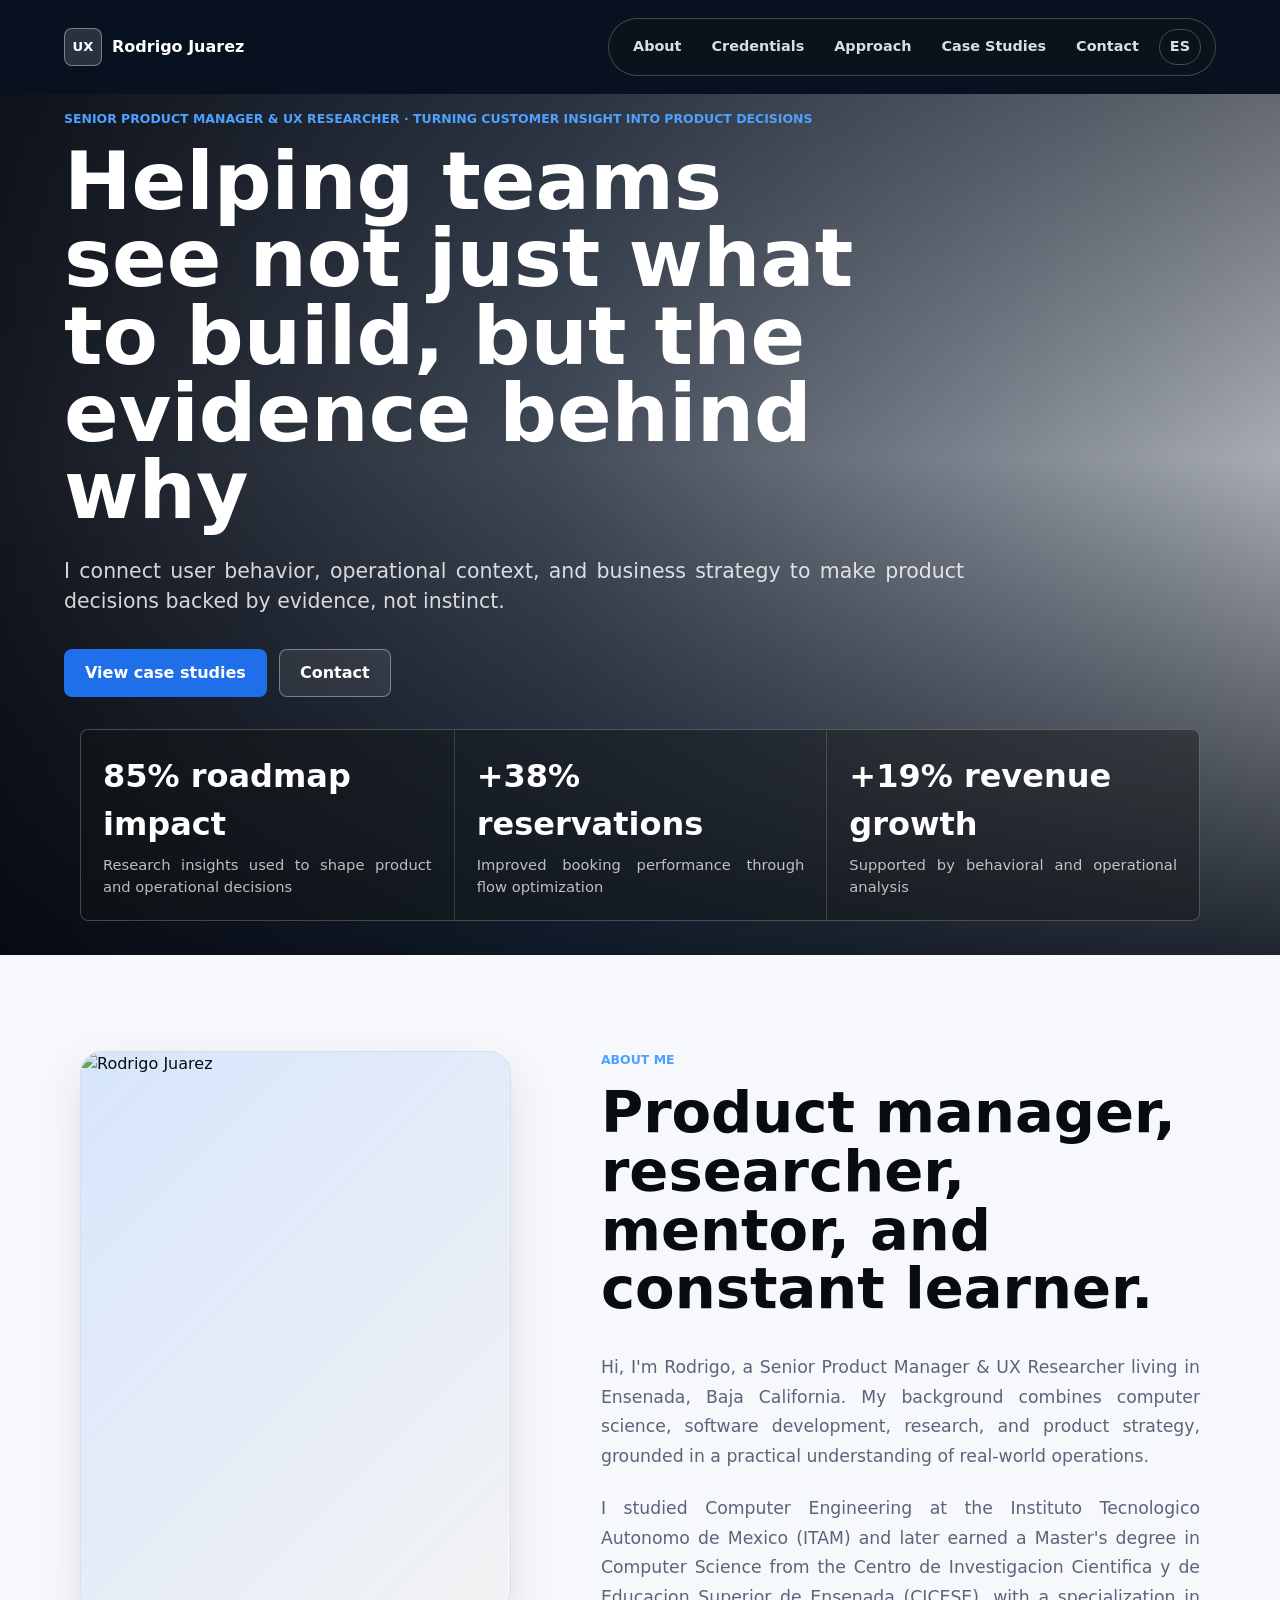
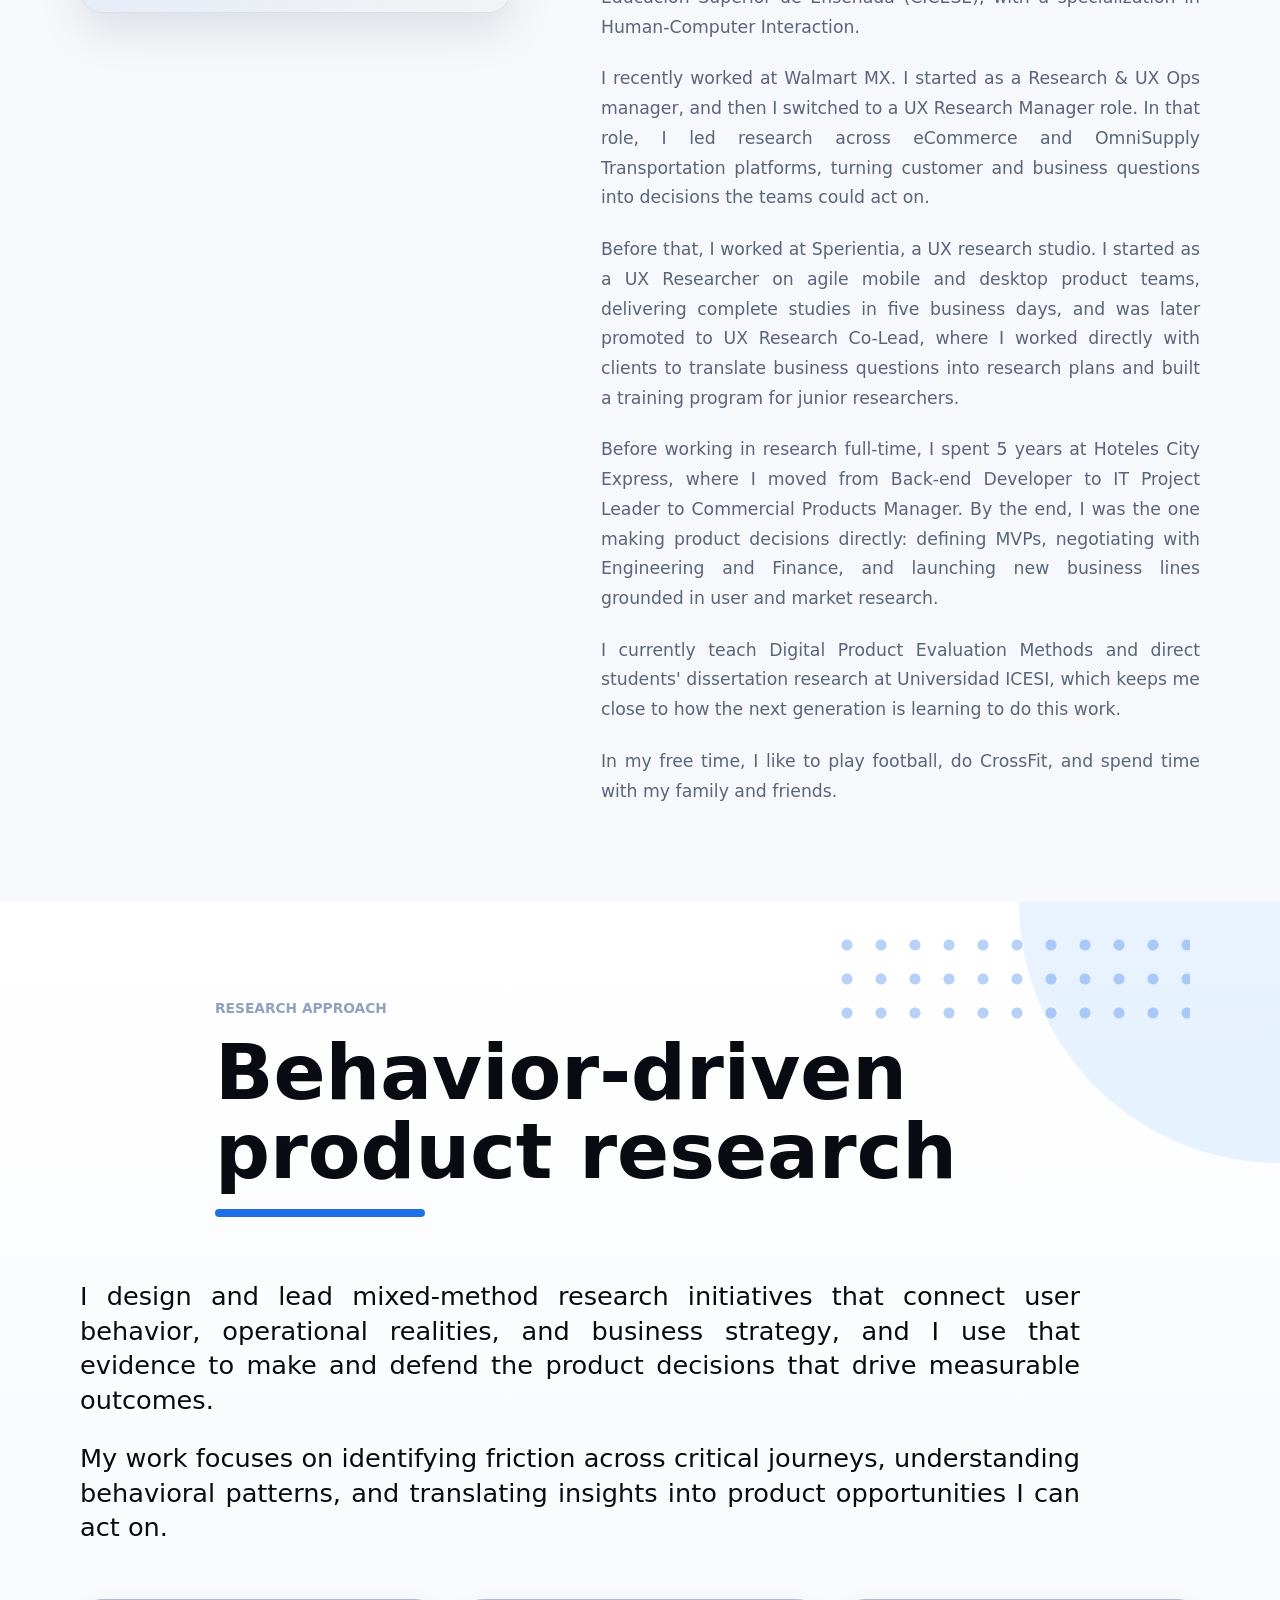
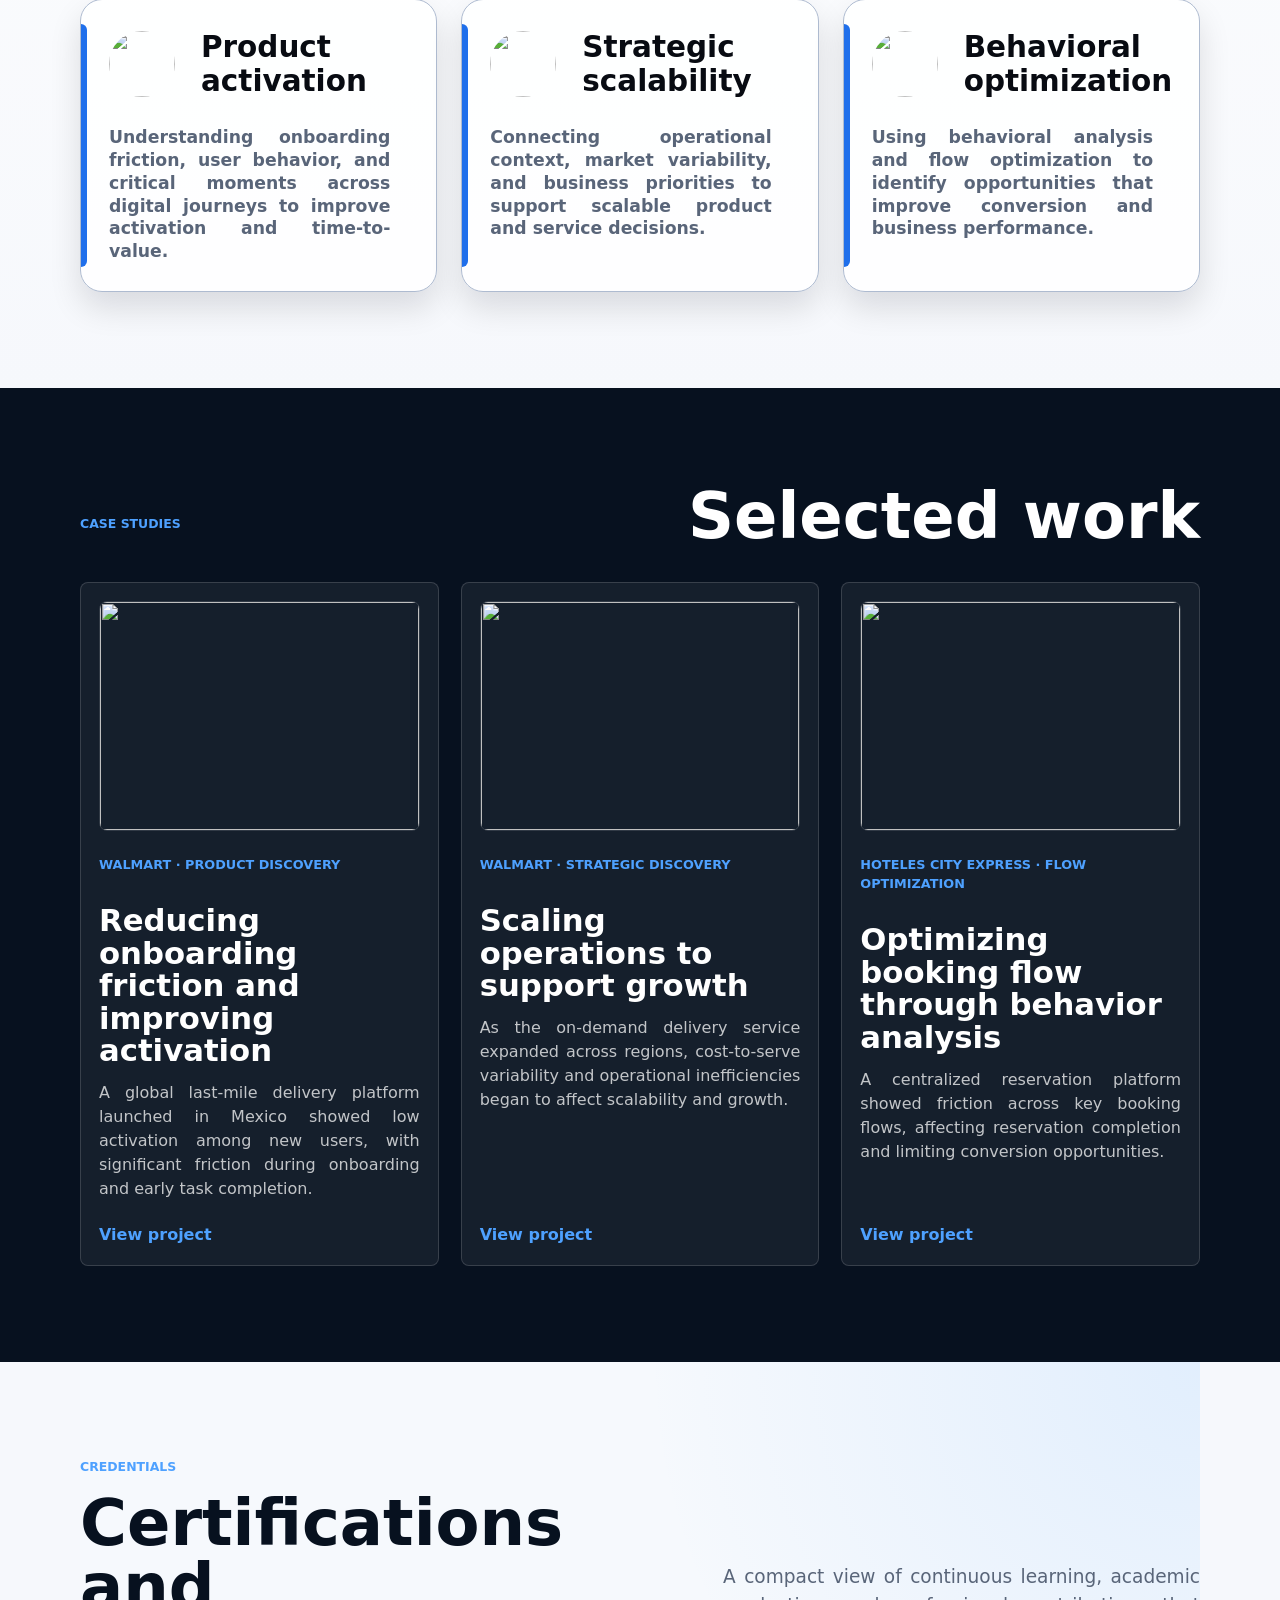
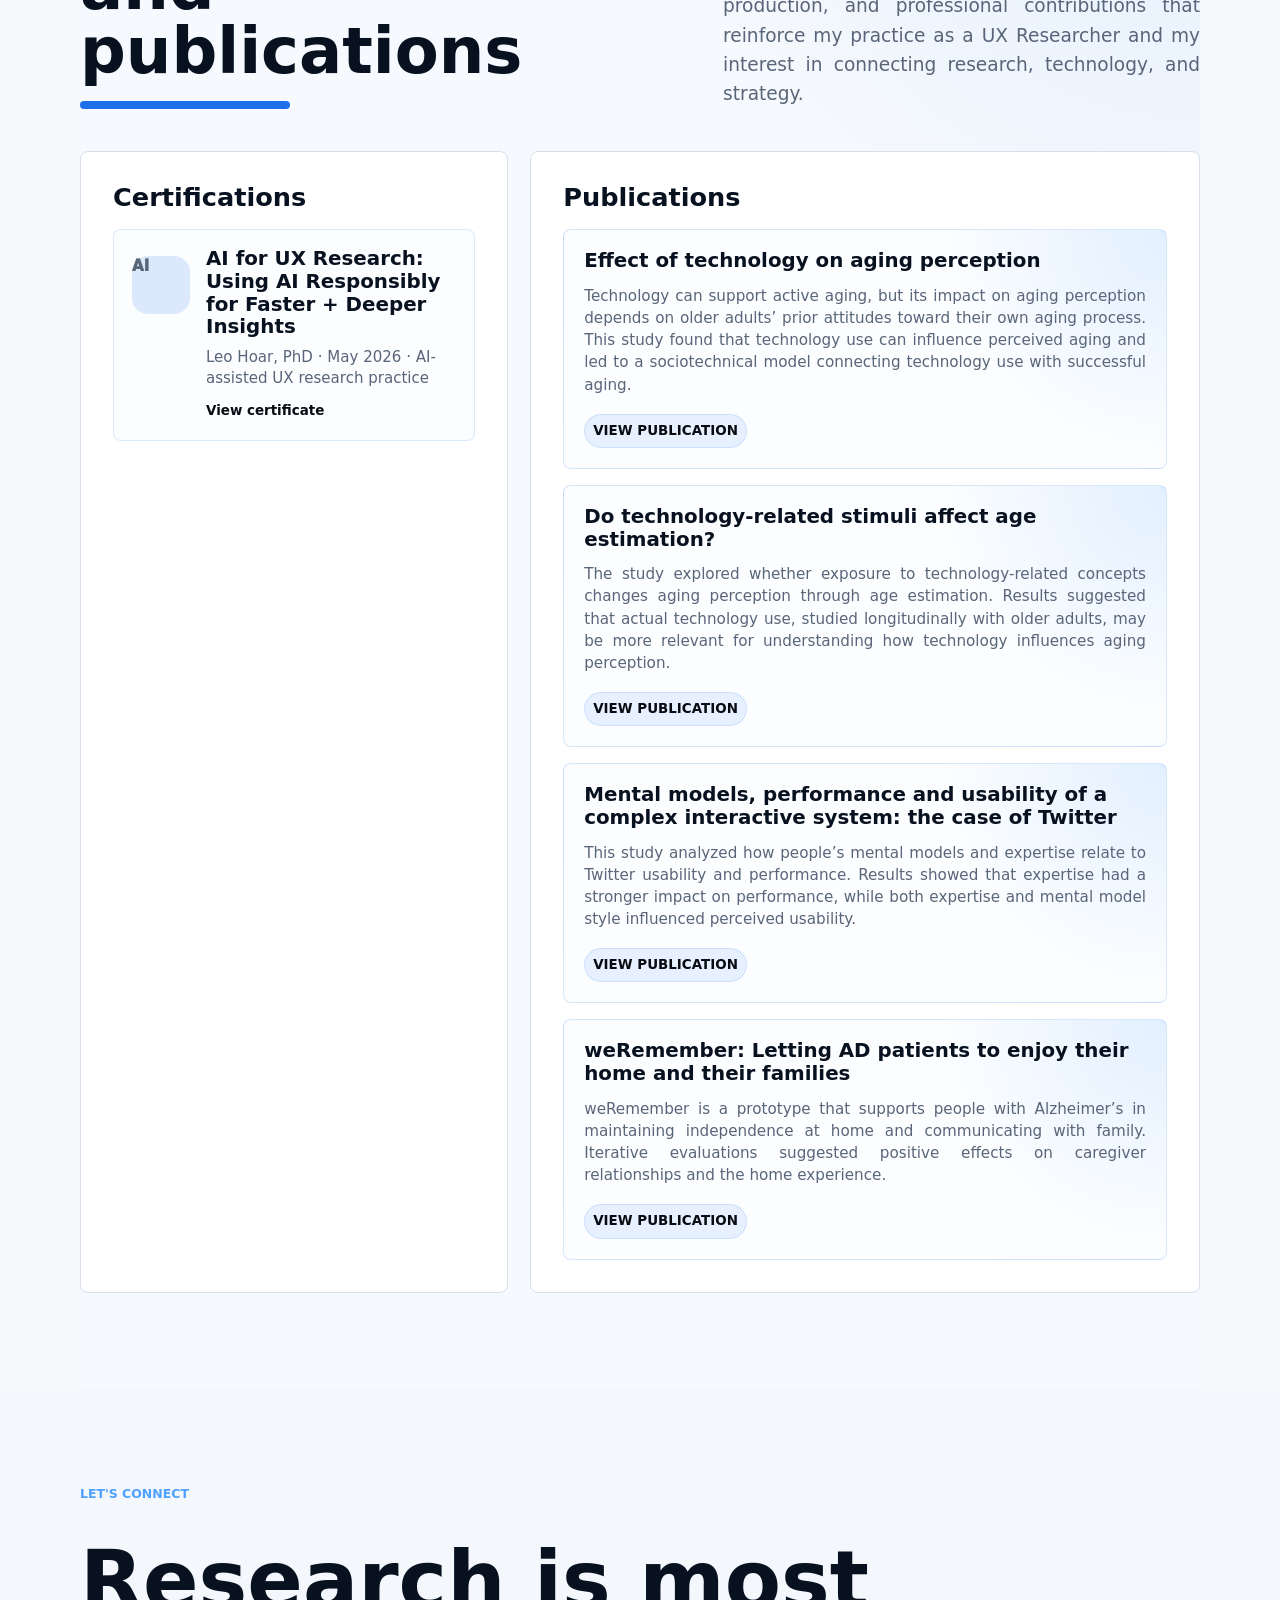
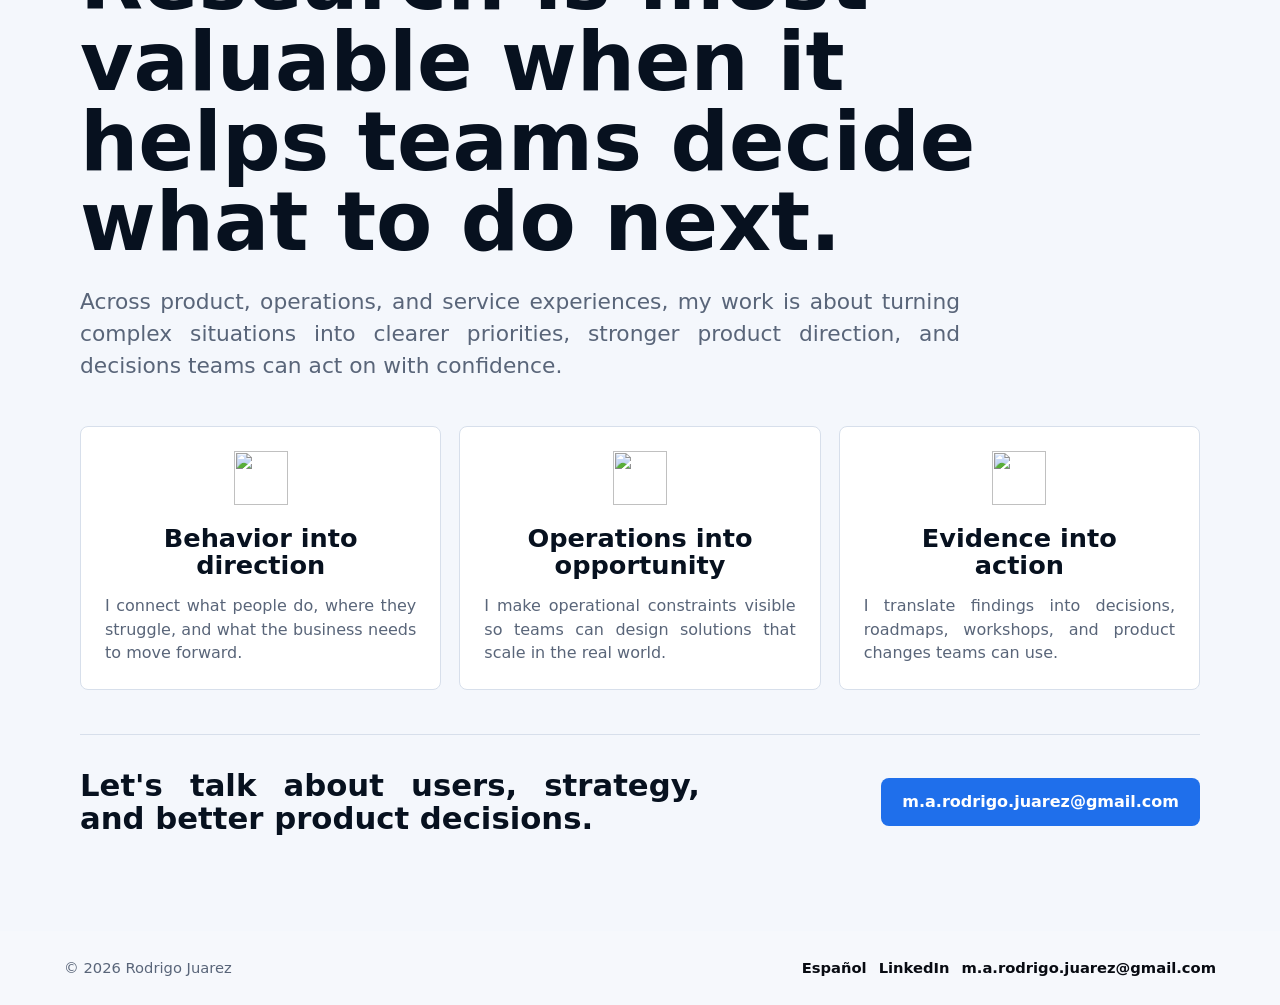
==== index.html @ c7bb570c "Add files via upload" ====
<!doctype html>
<html lang="en">

<head>
    <meta charset="UTF-8" />
    <meta name="viewport" content="width=device-width, initial-scale=1.0" />
    <title>Portfolio | Product Manager & UX Researcher</title>
    <meta name="description"
        content="Professional portfolio of a Product Manager & UX Researcher specializing in customer insights, product discovery, and evidence-based roadmap decisions." />
    <link rel="icon" href="assets/favicon.svg" type="image/svg+xml" />
    <link rel="stylesheet" href="styles.css" />
</head>

<body class="index-page">
    <header class="site-header">
        <a class="brand" href="#home" aria-label="Go to home">
            <span class="brand-mark">UX</span>
            <span>Rodrigo Juarez</span>
        </a>
        <nav class="nav-links" aria-label="Main navigation">
            <a href="#about">About</a>
            <a href="#credentials">Credentials</a>
            <a href="#approach">Approach</a>
            <a href="#case-studies">Case Studies</a>
            <a href="#contact">Contact</a>
            <a class="language-link" href="es/index-es.html" lang="es">ES</a>
        </nav>
    </header>

    <main>
        <section class="hero" id="home" aria-label="Introduction">
            <div class="hero-media" aria-hidden="true"></div>
            <div class="hero-overlay"></div>
            <div class="hero-content">
                <p class="eyebrow">Senior Product Manager & UX Researcher · Turning Customer Insight into Product Decisions</p>
                <h1>Helping teams see not just what to build, but the evidence behind why</h1>
                <p class="hero-copy">
                    I connect user behavior, operational context, and business strategy to make product decisions backed by evidence, not instinct.
                </p>
                <div class="hero-actions">
                    <a class="button primary" href="#case-studies">View case studies</a>
                    <a class="button secondary" href="#contact">Contact</a>
                </div>
            </div>
            <div class="hero-stats" aria-label="Professional highlights">
                <article>
                    <strong>85% roadmap impact</strong>
                    <span>Research insights used to shape product and operational decisions</span>
                </article>
                <article>
                    <strong>+38% reservations</strong>
                    <span>Improved booking performance through flow optimization</span>
                </article>
                <article>
                    <strong>+19% revenue growth</strong>
                    <span>Supported by behavioral and operational analysis</span>
                </article>
            </div>
        </section>

        <section class="section about-section" id="about">
            <div class="about-photo">
                <img src="assets/about-rodrigo-portrait.jpg" alt="Rodrigo Juarez" />
            </div>
            <div class="about-content">
                <p class="section-kicker">About me</p>
                <h2>Product manager, researcher, mentor, and constant learner.</h2>
                <div class="about-copy">
                    <p>
                        Hi, I'm Rodrigo, a Senior Product Manager & UX Researcher living in Ensenada, Baja California. 
                        My background combines computer science, software development, research, and product strategy, 
                        grounded in a practical understanding of real-world operations.
                    </p>
                    <p>
                        I studied Computer Engineering at the Instituto Tecnologico Autonomo de Mexico (ITAM) and later
                        earned a Master's degree in Computer Science from the Centro de Investigacion Cientifica y de
                        Educacion Superior de Ensenada (CICESE), with a specialization in Human-Computer Interaction.
                    </p>
                    <p>
                        I recently worked at Walmart MX. I started as a Research & UX Ops manager, and then I switched 
                        to a UX Research Manager role. In that role, I led research across eCommerce and OmniSupply 
                        Transportation platforms, turning customer and business questions into decisions the teams could 
                        act on.
                    </p>
                    <p>
                        Before that, I worked at Sperientia, a UX research studio. I started as a UX Researcher on agile 
                        mobile and desktop product teams, delivering complete studies in five business days, and was later 
                        promoted to UX Research Co-Lead, where I worked directly with clients to translate business questions 
                        into research plans and built a training program for junior researchers.
                    </p>
                    <p>
                        Before working in research full-time, I spent 5 years at Hoteles City Express, where I moved from 
                        Back-end Developer to IT Project Leader to Commercial Products Manager. By the end, I was the one 
                        making product decisions directly: defining MVPs, negotiating with Engineering and Finance, and 
                        launching new business lines grounded in user and market research.
                    </p>
                    <p>
                       I currently teach Digital Product Evaluation Methods and direct students' dissertation research at 
                        Universidad ICESI, which keeps me close to how the next generation is learning to do this work.
                    </p>
                    <p>
                        In my free time, I like to play football, do CrossFit, and spend time with my family and friends. 
                    </p>
                </div>
            </div>
        </section>

        <section class="section research-overview" id="approach">
            <div class="overview-header">
                <p class="section-kicker">Research Approach</p>
                <h2>Behavior-driven product research</h2>
                <span class="title-rule" aria-hidden="true"></span>
            </div>
            <div class="overview-copy">
                <p>
                    I design and lead mixed-method research initiatives that connect user behavior, operational realities, 
                    and business strategy, and I use that evidence to make and defend the product decisions that drive 
                    measurable outcomes.
                </p>
                <p>
                    My work focuses on identifying friction across critical journeys, understanding behavioral patterns, 
                    and translating insights into product opportunities I can act on.
                </p>
            </div>
            <div class="capability-grid">
                <article class="capability">
                    <div class="capability-heading">
                        <span class="capability-icon" aria-hidden="true">
                            <img src="assets/cel.png" alt="" />
                        </span>
                        <h3>Product activation</h3>
                    </div>
                    <p>Understanding onboarding friction, user behavior, and critical moments across digital journeys to
                        improve activation and time-to-value.</p>
                </article>
                <article class="capability">
                    <div class="capability-heading">
                        <span class="capability-icon" aria-hidden="true">
                            <img src="assets/strategic.png" alt="" />
                        </span>
                        <h3>Strategic scalability</h3>
                    </div>
                    <p>Connecting operational context, market variability, and business priorities to support scalable
                        product and service decisions.</p>
                </article>
                <article class="capability">
                    <div class="capability-heading">
                        <span class="capability-icon" aria-hidden="true">
                            <img src="assets/behavior.png" alt="" />
                        </span>
                        <h3>Behavioral optimization</h3>
                    </div>
                    <p>Using behavioral analysis and flow optimization to identify opportunities that improve conversion
                        and business performance.</p>
                </article>
            </div>
        </section>

        <section class="section case-section" id="case-studies">
            <div class="section-heading">
                <p class="section-kicker">Case Studies</p>
                <h2>Selected work</h2>
            </div>
            <div class="case-list">
                <article class="case-card">
                    <div class="case-image case-image-onboarding">
                        <img src="assets/onboarding-journey-visual.png" alt="" />
                    </div>
                    <div class="case-meta">
                        <span>Walmart · Product discovery</span>
                    </div>
                    <h3>Reducing onboarding friction and improving activation</h3>
                    <p>
                        A global last-mile delivery platform launched in Mexico showed low activation among new users,
                        with significant friction during onboarding and early task completion.
                    </p>
                    <a class="case-link" href="project-onboarding.html">View project</a>
                </article>
                <article class="case-card">
                    <div class="case-image case-image-scaling">
                        <img src="assets/scaling-operations-hero.png" alt="" />
                    </div>
                    <div class="case-meta">
                        <span>Walmart · Strategic discovery</span>
                    </div>
                    <h3>Scaling operations to support growth</h3>
                    <p>
                        As the on-demand delivery service expanded across regions, cost-to-serve variability and
                        operational inefficiencies began to affect scalability and growth.
                    </p>
                    <a class="case-link" href="project-scaling-operations.html">View project</a>
                </article>
                <article class="case-card">
                    <div class="case-image case-image-booking">
                        <img src="assets/booking-flow-hero.png" alt="" />
                    </div>
                    <div class="case-meta">
                        <span>Hoteles City Express · Flow optimization</span>
                    </div>
                    <h3>Optimizing booking flow through behavior analysis</h3>
                    <p>
                        A centralized reservation platform showed friction across key booking flows, affecting
                        reservation completion and limiting conversion opportunities.
                    </p>
                    <a class="case-link" href="project-booking-flow.html">View project</a>
                </article>
            </div>
        </section>

        <section class="section credentials-section" id="credentials">
            <div class="credentials-header">
                <div>
                    <p class="section-kicker">Credentials</p>
                    <h2>Certifications and publications</h2>
                    <span class="title-rule" aria-hidden="true"></span>
                </div>
                <p>
                    A compact view of continuous learning, academic production, and professional contributions that
                    reinforce my practice as a UX Researcher and my interest in connecting research, technology, and
                    strategy.
                </p>
            </div>

            <div class="credentials-board">
                <section class="credential-panel" aria-label="Certifications">
                    <h3>Certifications</h3>
                    <div class="credential-list">
                        <article class="credential-item">
                            <span class="credential-mark">AI</span>
                            <div>
                                <strong>AI for UX Research: Using AI Responsibly for Faster + Deeper Insights</strong>
                                <span>Leo Hoar, PhD · May 2026 · AI-assisted UX research practice</span>
                                <a class="credential-link" href="assets/certifications/certificate-ai-for-ux-research-may-2026.pdf" target="_blank" rel="noreferrer">View certificate</a>
                            </div>
                        </article>
                    </div>
                </section>

                <section class="credential-panel" aria-label="Publications">
                    <h3>Publications</h3>
                    <div class="credential-list">
                        <article class="publication-card">
                            <div>
                                <strong>Effect of technology on aging perception</strong>
                                <p>
                                    Technology can support active aging, but its impact on aging perception depends on older adults’ prior attitudes toward their own aging process. 
                                    This study found that technology use can influence perceived aging and led to a sociotechnical model connecting technology use with successful aging.
                                </p>
                            </div>
                            <div class="publication-meta">
                                <a href="https://www.researchgate.net/publication/305919692_Effect_of_technology_on_aging_perception" target="_blank" rel="noreferrer">View publication</a>
                            </div>
                        </article>

                        <article class="publication-card">
                            <div>
                                <strong>Do technology-related stimuli affect age estimation?</strong>
                                <p>
                                    The study explored whether exposure to technology-related concepts changes aging perception through age estimation. Results suggested
                                    that actual technology use, studied longitudinally with older adults, may be more relevant for understanding how technology 
                                    influences aging perception.
                                </p>
                            </div>
                            <div class="publication-meta">
                                <a href="https://link.springer.com/chapter/10.1007/978-3-319-26410-3_24" target="_blank" rel="noreferrer">View publication</a>
                            </div>
                        </article>

                        <article class="publication-card">
                            <div>
                                <strong>Mental models, performance and usability of a complex interactive system: the case of Twitter</strong>
                                <p>
                                    This study analyzed how people’s mental models and expertise relate to Twitter usability and performance. Results showed that 
                                    expertise had a stronger impact on performance, while both expertise and mental model style influenced perceived usability.
                                </p>
                            </div>
                            <div class="publication-meta">
                                <a href="https://ieeexplore.ieee.org/document/6679813" target="_blank" rel="noreferrer">View publication</a>
                            </div>
                        </article>

                        <article class="publication-card">
                            <div>
                                <strong>weRemember: Letting AD patients to enjoy their home and their families</strong>
                                <p>
                                    weRemember is a prototype that supports people with Alzheimer’s in maintaining independence at home and communicating with family. 
                                    Iterative evaluations suggested positive effects on caregiver relationships and the home experience.
                                </p>
                            </div>
                            <div class="publication-meta">
                                <a href="https://dl.acm.org/doi/10.1145/2212776.2212436" target="_blank" rel="noreferrer">View publication</a>
                            </div>
                        </article>
                    </div>
                </section>
            </div>
        </section>
        
        <section class="section portfolio-close-section" id="contact">
            <div class="portfolio-close-header">
                <p class="section-kicker">Let's connect</p>
                <h2>Research is most valuable when it helps teams decide what to do next.</h2>
                <p>
                    Across product, operations, and service experiences, my work is about turning complex situations
                    into clearer priorities, stronger product direction, and decisions teams can act on with confidence.
                </p>
            </div>
            <div class="closing-grid">
                <article>
                    <span class="closing-icon" aria-hidden="true">
                        <img src="assets/closing-behavior-direction.svg" alt="" />
                    </span>
                    <h3>Behavior into direction</h3>
                    <p>I connect what people do, where they struggle, and what the business needs to move forward.</p>
                </article>
                <article>
                    <span class="closing-icon" aria-hidden="true">
                        <img src="assets/closing-operations-opportunity.svg" alt="" />
                    </span>
                    <h3>Operations into opportunity</h3>
                    <p>I make operational constraints visible so teams can design solutions that scale in the real
                        world.</p>
                </article>
                <article>
                    <span class="closing-icon" aria-hidden="true">
                        <img src="assets/closing-evidence-action.svg" alt="" />
                    </span>
                    <h3>Evidence into action</h3>
                    <p>I translate findings into decisions, roadmaps, workshops, and product changes teams can use.</p>
                </article>
            </div>
            <div class="closing-cta">
                <p>Let's talk about users, strategy, and better product decisions.</p>
                <a class="button primary" href="mailto:m.a.rodrigo.juarez@gmail.com">m.a.rodrigo.juarez@gmail.com</a>
            </div>
        </section>
    </main>

    <footer class="site-footer">
        <span>© 2026 Rodrigo Juarez</span>
        <div>
            <a href="es/index-es.html" lang="es">Español</a>
            <a href="https://www.linkedin.com/in/marodrigojuarez/?locale=en-US" target="_blank" rel="noreferrer">LinkedIn</a>
            <a href="mailto:m.a.rodrigo.juarez@gmail.com">m.a.rodrigo.juarez@gmail.com</a>
        </div>
    </footer>
</body>

</html>
---- styles.css ----
:root {
    --ink: #080b12;
    --muted: #596579;
    --paper: #f6f8fc;
    --line: #d8deea;
    --forest: #07111f;
    --teal: #1f6feb;
    --copper: #4ea1ff;
    --clay: #e3ebf7;
    --white: #ffffff;
    --cloudless: #dbe7ff;
    --shadow: 0 22px 60px rgba(8, 11, 18, 0.16);
    --page-gutter: clamp(20px, 5vw, 64px);
    --content-max: 1120px;
    --section-y: 96px;
}

* {
    box-sizing: border-box;
}

html {
    scroll-behavior: smooth;
}

body {
    margin: 0;
    color: var(--ink);
    background: var(--paper);
    font-family: Inter, ui-sans-serif, system-ui, -apple-system, BlinkMacSystemFont, "Segoe UI", Arial, sans-serif;
    line-height: 1.5;
}

a {
    color: inherit;
    text-decoration: none;
}

.site-header {
    position: fixed;
    background-color: #07111f;
    top: 0;
    left: 0;
    z-index: 20;
    display: flex;
    align-items: center;
    justify-content: space-between;
    width: 100%;
    padding: 18px var(--page-gutter);
    color: var(--white);
}

.brand,
.nav-links {
    display: flex;
    align-items: center;
    gap: 10px;
}

.brand {
    font-weight: 800;
}

.brand-mark {
    display: grid;
    width: 38px;
    height: 38px;
    place-items: center;
    border: 1px solid rgba(255, 255, 255, 0.38);
    background: rgba(255, 255, 255, 0.14);
    border-radius: 8px;
    font-size: 0.82rem;
    backdrop-filter: blur(14px);
}

.nav-links {
    padding: 10px 14px;
    border: 1px solid rgba(255, 255, 255, 0.22);
    background: rgba(20, 24, 23, 0.34);
    border-radius: 999px;
    backdrop-filter: blur(16px);
}

.nav-links a {
    padding: 6px 10px;
    border-radius: 999px;
    color: rgba(255, 255, 255, 0.86);
    font-size: 0.9rem;
    font-weight: 600;
}

.nav-links a:hover {
    background: rgba(255, 255, 255, 0.14);
    color: var(--white);
}

.language-link {
    border: 1px solid rgba(255, 255, 255, 0.24);
}

.hero {
    position: relative;
    display: grid;
    min-height: 92vh;
    overflow: hidden;
    color: var(--white);
}

.hero-media,
.hero-overlay {
    position: absolute;
    inset: 0;
}

.hero-media {
    background: url("assets/hero-workspace.png") center right / cover no-repeat;
    transform: scale(1.01);
}

.hero-overlay {
    background: linear-gradient(90deg, rgba(4, 8, 16, 0.92) 0%, rgba(6, 17, 34, 0.72) 43%, rgba(8, 21, 40, 0.24) 100%), linear-gradient(180deg, rgba(4, 8, 16, 0.58) 0%, rgba(5, 12, 24, 0.12) 48%, rgba(4, 8, 16, 0.86) 100%);
}

.hero-content {
    position: relative;
    z-index: 2;
    align-self: center;
    width: min(900px, calc(100% - 40px));
    margin-left: var(--page-gutter);
    padding-top: 84px;
    margin-bottom: 32px;
}

.eyebrow {
    margin: 26px 0 14px;
    color: var(--copper);
    font-size: 0.78rem;
    font-weight: 800;
    letter-spacing: 0;
    text-transform: uppercase;
}

.section-kicker {
    margin: 0 0 14px;
    color: var(--copper);
    font-size: 0.78rem;
    font-weight: 800;
    letter-spacing: 0;
    text-transform: uppercase;
}

.index-page main p:not(.eyebrow):not(.section-kicker),
.index-page .hero-stats span {
    text-align: justify;
    text-align-last: auto;
    text-justify: inter-word;
    hyphens: auto;
}

.hero h1 {
    max-width: 820px;
    margin: 0;
    font-size: clamp(3rem, 6.3vw, 5.35rem);
    line-height: 0.96;
    letter-spacing: 0;
}

.hero-copy {
    max-width: 920px;
    margin: 26px 0 0;
    color: rgba(255, 255, 255, 0.82);
    font-size: clamp(1.04rem, 2vw, 1.28rem);
}

.hero-actions,
.site-footer div {
    display: flex;
    flex-wrap: wrap;
    gap: 12px;
}

.hero-actions {
    margin-top: 32px;
}

.button {
    display: inline-flex;
    min-height: 48px;
    align-items: center;
    justify-content: center;
    padding: 0 20px;
    border: 1px solid transparent;
    border-radius: 8px;
    font-weight: 800;
}

.button.primary {
    background: var(--teal);
    color: var(--white);
}

.button.primary:hover {
    background: #185abc;
}

.button.secondary {
    border-color: rgba(255, 255, 255, 0.38);
    background: rgba(255, 255, 255, 0.08);
    color: var(--white);
}

.hero-stats {
    position: relative;
    z-index: 2;
    display: grid;
    grid-template-columns: repeat(3, minmax(0, 1fr));
    align-self: end;
    width: min(var(--content-max), calc(100% - (var(--page-gutter) * 2)));
    margin: 0 auto 34px;
    border: 1px solid rgba(255, 255, 255, 0.22);
    background: rgba(20, 24, 23, 0.48);
    border-radius: 8px;
    backdrop-filter: blur(18px);
}

.hero-stats article {
    padding: 22px;
}

.hero-stats article+article {
    border-left: 1px solid rgba(255, 255, 255, 0.16);
}

.hero-stats strong {
    display: block;
    font-size: clamp(1.35rem, 3vw, 2rem);
}

.hero-stats span {
    display: block;
    margin-top: 6px;
    color: rgba(255, 255, 255, 0.72);
    font-size: 0.92rem;
}

.section {
    width: min(var(--content-max), calc(100% - (var(--page-gutter) * 2)));
    margin: 0 auto;
    padding: var(--section-y) 0;
}

.section h2 {
    margin: 0;
    font-size: clamp(2rem, 5vw, 4.15rem);
    line-height: 1;
    letter-spacing: 0;
}

.section-heading {
    display: flex;
    align-items: end;
    justify-content: space-between;
    gap: 24px;
    margin-bottom: 34px;
}

.section-heading h2 {
    max-width: 720px;
}

.about-section {
    display: grid;
    grid-template-columns: minmax(280px, 0.72fr) minmax(0, 1fr);
    gap: clamp(36px, 7vw, 92px);
    align-items: start;
}

.about-photo {
    position: sticky;
    top: 112px;
    display: grid;
    min-height: 560px;
    place-items: center;
    overflow: hidden;
    border: 1px solid var(--line);
    border-radius: 22px;
    background:
        linear-gradient(135deg, rgba(31, 111, 235, 0.18), rgba(7, 17, 31, 0.05)),
        #ffffff;
    box-shadow: 0 18px 46px rgba(8, 11, 18, 0.1);
}

.about-photo img {
    display: block;
    width: 100%;
    height: 100%;
    min-height: 560px;
    object-fit: cover;
    object-position: center 35%;
}

.about-content h2 {
    max-width: 820px;
    font-size: clamp(2.35rem, 4.5vw, 4.3rem);
    line-height: 1.02;
}

.about-copy {
    display: grid;
    gap: 22px;
    margin-top: 34px;
    color: var(--muted);
    font-size: clamp(1rem, 1.35vw, 1.12rem);
    line-height: 1.72;
}

.about-copy p {
    margin: 0;
}

.credentials-section {
    display: grid;
    gap: 42px;
    background:
        radial-gradient(circle at 100% 0%, rgba(78, 161, 255, 0.12), transparent 28%),
        #f6f9fd;
}

.credentials-header {
    display: grid;
    grid-template-columns: minmax(0, 0.95fr) minmax(300px, 0.8fr);
    gap: clamp(28px, 6vw, 78px);
    align-items: end;
}

.credentials-header h2 {
    max-width: 760px;
    color: var(--forest);
}

.credentials-header p:last-child {
    margin: 0;
    color: var(--muted);
    font-size: clamp(1rem, 1.45vw, 1.18rem);
    line-height: 1.58;
}

.credentials-board {
    display: grid;
    grid-template-columns: minmax(280px, 0.78fr) minmax(0, 1.22fr);
    gap: 22px;
}

.credential-panel {
    display: grid;
    align-content: start;
    gap: 18px;
    padding: clamp(22px, 3vw, 32px);
    border: 1px solid #d7dfeb;
    border-radius: 8px;
    background: #ffffff;
}

.credential-panel h3 {
    margin: 0;
    color: var(--forest);
    font-size: clamp(1.35rem, 2vw, 1.9rem);
    line-height: 1.08;
}

.credential-list {
    display: grid;
    gap: 16px;
}

.credential-item {
    display: grid;
    grid-template-columns: 58px minmax(0, 1fr);
    gap: 16px;
    align-items: start;
    padding: 18px;
    border: 1px solid rgba(31, 111, 235, 0.14);
    border-radius: 8px;
    background: #fbfdff;
}

.credential-mark {
    display: inline-grid;
    width: 58px;
    height: 58px;
    place-items: center;
    border-radius: 16px;
    background: rgba(31, 111, 235, 0.14);
    color: var(--blue);
    font-size: 1rem;
    font-weight: 950;
}

.credential-item strong,
.publication-card strong {
    display: block;
    color: var(--forest);
    font-size: clamp(1.05rem, 1.55vw, 1.38rem);
    line-height: 1.14;
}

.credential-item span {
    display: block;
    margin-top: 8px;
    color: var(--muted);
    font-size: 0.94rem;
    line-height: 1.4;
}

.credential-link,
.publication-meta a {
    display: inline-flex;
    width: fit-content;
    align-items: center;
    margin-top: 12px;
    color: var(--blue);
    font-size: 0.84rem;
    font-weight: 900;
    text-decoration: none;
}

.publication-card {
    display: grid;
    min-height: 176px;
    align-content: space-between;
    padding: 20px;
    border: 1px solid rgba(31, 111, 235, 0.16);
    border-radius: 8px;
    background:
        radial-gradient(circle at 100% 0%, rgba(78, 161, 255, 0.14), transparent 34%),
        #fbfdff;
}

.publication-card p {
    margin: 12px 0 0;
    color: var(--muted);
    font-size: 0.95rem;
    line-height: 1.46;
}

.publication-meta {
    display: flex;
    flex-wrap: wrap;
    gap: 8px;
    margin-top: 18px;
    color: var(--blue);
    font-size: 0.78rem;
    font-weight: 900;
    text-transform: uppercase;
}

.publication-meta span,
.publication-meta a {
    padding: 6px 8px;
    border: 1px solid rgba(31, 111, 235, 0.12);
    border-radius: 999px;
    background: rgba(31, 111, 235, 0.09);
    color: var(--blue);
}

.publication-meta a {
    margin-top: 0;
    box-shadow: none;
}

.publication-meta a:hover {
    background: rgba(31, 111, 235, 0.16);
}

.research-overview {
    position: relative;
    width: 100%;
    max-width: none;
    margin: 0;
    padding: var(--section-y) var(--page-gutter);
    overflow: hidden;
    background:
        radial-gradient(circle at right top, rgba(78, 161, 255, 0.13) 0 260px, transparent 262px),
        linear-gradient(180deg, #ffffff 0%, var(--paper) 100%);
}

.research-overview::before {
    content: "";
    position: absolute;
    top: 26px;
    right: clamp(24px, 7vw, 120px);
    width: 360px;
    height: 108px;
    opacity: 0.32;
    background-image: radial-gradient(circle, #1f6feb 0 5px, transparent 6px);
    background-size: 34px 34px;
    pointer-events: none;
}

.overview-header,
.overview-copy,
.research-overview .capability-grid {
    position: relative;
    z-index: 1;
    width: min(var(--content-max), 100%);
    margin-right: auto;
    margin-left: auto;
}

.overview-header {
    max-width: 850px;
}

.overview-header .section-kicker {
    margin-top: 0;
    color: #8fa3bf;
    font-size: 0.86rem;
}

.overview-header h2 {
    max-width: 760px;
    font-size: clamp(3rem, 6vw, 5.35rem);
    line-height: 1.03;
}

.title-rule {
    display: block;
    width: min(210px, 42vw);
    height: 8px;
    margin-top: 18px;
    border-radius: 999px;
    background: var(--teal);
}

.overview-copy {
    display: grid;
    gap: 24px;
    margin-top: 62px;
    margin-bottom: 54px;
    color: var(--ink);
    font-size: clamp(1.18rem, 2vw, 1.62rem);
    line-height: 1.35;
}

.overview-copy p {
    max-width: 1000px;
    margin: 0;
}

.capability-grid {
    display: grid;
    grid-template-columns: repeat(3, minmax(0, 1fr));
    gap: 24px;
}

.capability {
    position: relative;
    min-height: 278px;
    padding: 30px 28px 28px;
    overflow: hidden;
    border: 1px solid #aebbd0;
    border-radius: 22px;
    background: rgba(255, 255, 255, 0.92);
    box-shadow: 0 16px 32px rgba(8, 11, 18, 0.12);
}

.capability::before {
    content: "";
    position: absolute;
    top: 24px;
    bottom: 24px;
    left: 0;
    width: 6px;
    border-radius: 0 999px 999px 0;
    background: var(--teal);
}

.capability-heading {
    display: grid;
    grid-template-columns: 74px minmax(0, 1fr);
    gap: 18px;
    align-items: center;
}

.capability-icon {
    display: inline-flex;
    width: 66px;
    height: 66px;
    align-items: center;
    justify-content: center;
    border-radius: 999px;
    overflow: hidden;
}

.capability-icon img {
    display: block;
    width: 100%;
    height: 100%;
    object-fit: contain;
}

.capability h3,
.case-card h3 {
    margin: 34px 0 12px;
    font-size: 1.28rem;
    line-height: 1.15;
}

.capability h3 {
    min-height: auto;
    margin: 0;
    font-size: clamp(1.45rem, 2.3vw, 2rem);
    line-height: 1.16;
}

.capability p,
.case-card p {
    margin: 0;
    color: var(--muted);
}

.capability p {
    max-width: 94%;
    margin-top: 28px;
    font-size: clamp(1rem, 1.35vw, 1.15rem);
    font-weight: 600;
    line-height: 1.32;
}

.case-section {
    width: 100%;
    max-width: none;
    margin: 0;
    padding: var(--section-y) var(--page-gutter);
    background: var(--forest);
    color: var(--white);
}

.case-section>.section-heading,
.case-section>.case-list {
    width: min(var(--content-max), 100%);
    margin-right: auto;
    margin-left: auto;
}

.case-list {
    display: grid;
    grid-template-columns: repeat(3, minmax(0, 1fr));
    gap: 22px;
}

.case-card {
    display: flex;
    min-height: 560px;
    flex-direction: column;
    padding: 18px;
    border: 1px solid rgba(255, 255, 255, 0.15);
    background: rgba(255, 255, 255, 0.06);
    border-radius: 8px;
}

.case-card p {
    color: rgba(255, 255, 255, 0.74);
}

.case-image {
    display: grid;
    height: 230px;
    margin-bottom: 24px;
    place-items: center;
    overflow: hidden;
    border: 1px solid rgba(255, 255, 255, 0.12);
    border-radius: 8px;
}

.case-image img {
    display: block;
    width: 100%;
    height: 100%;
    object-fit: cover;
}

.case-image-onboarding img {
    object-position: center;
}

.case-image-scaling img {
    object-position: center;
}

.case-image-booking img {
    object-position: center;
}

.placeholder-image {
    background:
        radial-gradient(circle at 72% 18%, rgba(78, 161, 255, 0.35) 0 70px, transparent 72px),
        linear-gradient(135deg, rgba(31, 111, 235, 0.22), rgba(255, 255, 255, 0.06));
}

.placeholder-image span {
    color: rgba(255, 255, 255, 0.58);
    font-size: 0.78rem;
    font-weight: 800;
    text-transform: uppercase;
}

.case-meta {
    display: flex;
    flex-wrap: wrap;
    justify-content: space-between;
    gap: 10px;
    color: var(--copper);
    font-size: 0.8rem;
    font-weight: 800;
    text-transform: uppercase;
}

.case-card h3 {
    margin: 30px 0 14px;
    font-size: clamp(1.55rem, 2.4vw, 2.25rem);
    line-height: 1.06;
}

.case-impact {
    display: grid;
    grid-template-columns: repeat(2, minmax(0, 1fr));
    gap: 16px;
    margin: 54px 0 0;
}

.case-impact div {
    padding-top: 18px;
    border-top: 1px solid var(--line);
}

.case-impact dt {
    color: var(--teal);
    font-size: 0.78rem;
    font-weight: 800;
    text-transform: uppercase;
}

.case-impact dd {
    margin: 8px 0 0;
}

.case-impact.compact {
    grid-template-columns: 1fr;
    gap: 14px;
    margin-top: 34px;
}

.case-impact.compact div {
    padding-top: 14px;
    border-top-color: rgba(255, 255, 255, 0.16);
}

.case-impact.compact dt {
    color: var(--copper);
}

.case-impact.compact dd {
    font-size: 0.92rem;
    line-height: 1.45;
}

.case-link {
    display: inline-flex;
    width: fit-content;
    align-items: center;
    margin-top: auto;
    padding-top: 22px;
    color: var(--copper);
    font-weight: 800;
}

.case-link:hover {
    color: var(--white);
}

.project-page {
    min-height: 100vh;
    padding: 42px clamp(20px, 7vw, 92px);
    background: var(--paper);
}

.back-link {
    display: inline-flex;
    margin-bottom: 86px;
    color: var(--teal);
    font-weight: 800;
}

.project-hero {
    max-width: 980px;
}

.project-hero h1 {
    margin: 0;
    font-size: clamp(3rem, 7vw, 6rem);
    line-height: 0.98;
}

.project-hero p:last-child {
    max-width: 760px;
    margin: 28px 0 0;
    color: var(--muted);
    font-size: clamp(1.05rem, 2vw, 1.35rem);
}

.case-study-page {
    position: relative;
    overflow: hidden;
    background: #ffffff;
}

.case-study-page::before {
    content: "";
    position: absolute;
    top: -10px;
    right: clamp(20px, 8vw, 110px);
    width: 420px;
    height: 170px;
    opacity: 0.34;
    background-image: radial-gradient(circle, #1f6feb 0 5px, transparent 6px);
    background-size: 34px 34px;
    pointer-events: none;
}

.case-study-hero {
    position: relative;
    z-index: 1;
    max-width: 1180px;
    margin-top: 10px;
}

.project-label {
    margin: 0 0 14px;
    color: #8fa3bf;
    font-size: 0.95rem;
    font-weight: 900;
    text-transform: uppercase;
}

.case-study-hero h1 {
    max-width: 1040px;
    margin: 0;
    font-size: clamp(3.3rem, 7vw, 6.2rem);
    line-height: 0.98;
}

.project-context {
    margin: 22px 0 0;
    font-size: clamp(1.15rem, 2vw, 1.65rem);
}

.case-study-grid {
    position: relative;
    z-index: 1;
    display: grid;
    grid-template-columns: minmax(0, 1fr) minmax(360px, 0.95fr);
    gap: 42px;
    align-items: start;
    margin-top: 52px;
}

.study-side {
    display: grid;
    gap: 28px;
}

.study-panel {
    position: relative;
    padding: 42px 36px 34px;
    border: 1px solid #b9c4d3;
    border-radius: 24px;
    background: #ffffff;
    box-shadow: 0 16px 28px rgba(8, 11, 18, 0.08);
}

.panel-heading {
    position: absolute;
    top: -28px;
    left: 32px;
    display: inline-flex;
    align-items: center;
    gap: 10px;
    padding-right: 12px;
    background: #ffffff;
}

.panel-heading::after {
    content: "";
    width: 80px;
    height: 2px;
    background: #b9c4d3;
}

.panel-icon {
    display: grid;
    width: 54px;
    height: 54px;
    place-items: center;
    border-radius: 999px;
    background: var(--teal);
    color: #ffffff;
    font-size: 1.25rem;
    font-weight: 900;
}

.panel-heading h2 {
    margin: 0;
    font-size: 1.45rem;
}

.study-panel p {
    margin: 0 0 24px;
    font-size: clamp(1rem, 1.35vw, 1.18rem);
    line-height: 1.35;
}

.study-panel h3 {
    margin: 8px 0 10px;
    font-size: 1.1rem;
}

.study-panel hr {
    height: 2px;
    margin: 30px 22px 24px;
    border: 0;
    background: #9aa9bc;
}

.signal-grid,
.need-grid {
    display: grid;
    gap: 22px;
    margin-top: 30px;
    text-align: center;
}

.signal-grid {
    grid-template-columns: repeat(3, minmax(0, 1fr));
}

.need-grid {
    grid-template-columns: repeat(4, minmax(0, 1fr));
}

.signal-grid p,
.need-grid p {
    margin: 10px auto 0;
    max-width: 190px;
    font-size: 1rem;
    line-height: 1.18;
}

.mini-icon {
    display: inline-grid;
    width: 52px;
    height: 52px;
    place-items: center;
    border-radius: 10px;
    background: rgba(31, 111, 235, 0.18);
    color: var(--teal);
}

.mini-icon::before {
    font-size: 1.5rem;
    font-weight: 900;
}

.mini-icon.chart::before {
    content: "v";
}

.mini-icon.clock::before {
    content: "t";
}

.mini-icon.puzzle::before {
    content: "+";
}

.mini-icon.user::before {
    content: "u";
}

.mini-icon.down::before {
    content: "-";
}

.mini-icon.rocket::before {
    content: "^";
}

.mini-icon.lock::before {
    content: "L";
}

.study-list {
    display: grid;
    gap: 13px;
    padding: 0;
    margin: 0;
    list-style: none;
}

.study-list li {
    position: relative;
    padding-left: 28px;
    font-size: clamp(0.98rem, 1.3vw, 1.14rem);
    line-height: 1.35;
}

.study-list li::before {
    content: "";
    position: absolute;
    top: 0.55em;
    left: 0;
    width: 11px;
    height: 11px;
    border-radius: 999px;
    background: var(--teal);
}

.immersive-case-page {
    padding: 0;
    background: #ffffff;
}

.sr-only {
    position: absolute;
    width: 1px;
    height: 1px;
    padding: 0;
    margin: -1px;
    overflow: hidden;
    clip: rect(0, 0, 0, 0);
    white-space: nowrap;
    border: 0;
}

.immersive-back {
    position: absolute;
    top: 34px;
    left: clamp(20px, 5vw, 64px);
    z-index: 4;
    color: rgba(255, 255, 255, 0.76);
}

.immersive-back:hover {
    color: #ffffff;
}

.immersive-hero {
    position: relative;
    display: flex;
    min-height: 560px;
    align-items: center;
    padding: 112px clamp(20px, 5vw, 64px) 72px;
    overflow: hidden;
    color: #ffffff;
    background:
        radial-gradient(circle at 68% 28%, rgba(31, 111, 235, 0.24), transparent 30%),
        linear-gradient(135deg, #020711 0%, #06111f 48%, #07182c 100%);
}

.immersive-hero::after {
    content: "";
    position: absolute;
    inset: 0;
    z-index: 1;
    background:
        linear-gradient(90deg, rgba(2, 7, 17, 0.98) 0%, rgba(2, 7, 17, 0.88) 30%, rgba(2, 7, 17, 0.4) 54%, rgba(2, 7, 17, 0.08) 100%),
        linear-gradient(180deg, rgba(2, 7, 17, 0.05) 0%, rgba(2, 7, 17, 0.18) 100%);
    pointer-events: none;
}

.immersive-hero-copy {
    position: relative;
    z-index: 2;
    max-width: 650px;
}

.immersive-hero .project-label {
    color: #8fbfff;
}

.immersive-hero h1 {
    max-width: 620px;
    margin: 0;
    font-size: clamp(3rem, 5vw, 4.9rem);
    line-height: 1.02;
}

.immersive-hero-copy>p:last-of-type {
    max-width: 600px;
    margin: 28px 0 0;
    color: rgba(255, 255, 255, 0.76);
    font-size: clamp(1rem, 1.5vw, 1.18rem);
    line-height: 1.55;
}

.project-meta-row {
    display: flex;
    flex-wrap: wrap;
    gap: 10px;
    margin-top: 34px;
}

.project-meta-row span {
    padding: 9px 12px;
    border: 1px solid rgba(255, 255, 255, 0.18);
    border-radius: 999px;
    background: rgba(255, 255, 255, 0.08);
    color: rgba(255, 255, 255, 0.82);
    font-size: 0.86rem;
    font-weight: 800;
}

.journey-visual {
    position: absolute;
    inset: 0 0 0 auto;
    z-index: 0;
    width: min(74vw, 1180px);
    min-height: 100%;
    border: 0;
    border-radius: 0;
    background: transparent;
    box-shadow: none;
    backdrop-filter: none;
}

.mockup-frame {
    min-height: 100%;
    overflow: visible;
    background: transparent;
}

.mockup-frame img {
    display: block;
    width: 100%;
    height: 100%;
    min-height: 560px;
    object-fit: cover;
    object-position: center right;
    opacity: 0.92;
    filter: saturate(1.04) contrast(1.05);
}

.journey-line {
    position: absolute;
    top: 50%;
    left: 16%;
    width: 68%;
    height: 3px;
    background: linear-gradient(90deg, rgba(78, 161, 255, 0.2), #4ea1ff, rgba(78, 161, 255, 0.2));
}

.journey-step {
    position: absolute;
    display: grid;
    width: 112px;
    min-height: 112px;
    place-items: center;
    padding: 16px;
    border: 1px solid rgba(255, 255, 255, 0.2);
    border-radius: 24px;
    background: rgba(255, 255, 255, 0.13);
    text-align: center;
}

.journey-step span {
    color: #8fbfff;
    font-weight: 900;
}

.journey-step strong {
    font-size: 0.92rem;
}

.journey-step.active {
    top: 18%;
    left: 12%;
}

.journey-step.friction {
    background: rgba(31, 111, 235, 0.22);
}

.journey-step:nth-of-type(3) {
    top: 40%;
    left: 36%;
}

.journey-step:nth-of-type(4) {
    top: 24%;
    right: 16%;
}

.journey-step:nth-of-type(5) {
    bottom: 14%;
    right: 26%;
}

.journey-note {
    position: absolute;
    padding: 10px 12px;
    border-radius: 8px;
    background: #ffffff;
    color: var(--ink);
    font-size: 0.82rem;
    font-weight: 900;
    box-shadow: 0 18px 40px rgba(0, 0, 0, 0.22);
}

.note-one {
    top: 31%;
    left: 27%;
}

.note-two {
    right: 8%;
    bottom: 35%;
}

.immersive-story {
    display: grid;
    grid-template-columns: minmax(0, 1fr) minmax(320px, 0.42fr);
    gap: clamp(36px, 6vw, 86px);
    align-items: start;
    padding: 104px clamp(20px, 5vw, 64px);
}

.story-flow {
    display: grid;
    gap: 78px;
}

.story-block {
    position: relative;
    max-width: 850px;
    padding-left: 150px;
}

.story-number {
    position: absolute;
    top: 0;
    left: 0;
    color: rgba(31, 111, 235, 0.16);
    font-size: clamp(2.8rem, 5vw, 4.8rem);
    font-weight: 900;
    line-height: 0.8;
}

.story-block .section-kicker {
    margin-top: 0;
}

.story-block h2 {
    max-width: 720px;
    margin: 0;
    font-size: clamp(1.65rem, 2.8vw, 2.85rem);
    line-height: 1.08;
}

.story-block p:last-child {
    max-width: 760px;
    margin: 22px 0 0;
    color: var(--muted);
    font-size: clamp(1rem, 1.45vw, 1.18rem);
    line-height: 1.68;
}

.sticky-research-summary {
    position: sticky;
    top: 28px;
    padding: 24px;
    border: 1px solid var(--line);
    border-radius: 18px;
    background: #f7faff;
}

.summary-stack {
    display: grid;
    gap: 28px;
}

.summary-stack strong {
    display: block;
    margin-bottom: 12px;
    font-size: 1.05rem;
}

.summary-stack ul {
    display: grid;
    gap: 11px;
    padding: 0;
    margin: 0;
    list-style: none;
}

.summary-stack li {
    position: relative;
    padding-left: 22px;
    color: var(--muted);
    font-size: 0.94rem;
    line-height: 1.42;
}

.summary-stack li::before {
    content: "";
    position: absolute;
    top: 0.55em;
    left: 0;
    width: 9px;
    height: 9px;
    border-radius: 999px;
    background: var(--teal);
}

.insight-bands {
    display: grid;
    gap: 0;
    padding: 0 clamp(20px, 5vw, 64px) 108px;
}

.insight-bands article {
    display: grid;
    grid-template-columns: minmax(160px, 0.28fr) minmax(0, 1fr);
    gap: 32px;
    align-items: center;
    padding: 34px 0;
    border-top: 1px solid var(--line);
}

.insight-bands article:last-child {
    border-bottom: 1px solid var(--line);
}

.insight-bands span {
    color: var(--teal);
    font-size: 0.82rem;
    font-weight: 900;
    text-transform: uppercase;
}

.insight-bands h2 {
    max-width: 920px;
    margin: 0;
    font-size: clamp(1.45rem, 3vw, 2.6rem);
    line-height: 1.08;
}

.case-layout {
    display: grid;
    grid-template-columns: minmax(360px, 0.68fr) minmax(560px, 1fr);
    gap: clamp(28px, 4vw, 52px);
    align-items: stretch;
    padding: 72px clamp(20px, 5vw, 64px) 96px;
    background: #ffffff;
}

.case-narrative {
    display: flex;
    min-height: 100%;
    flex-direction: column;
    gap: 0;
}

.case-row {
    display: grid;
    grid-template-columns: 92px minmax(0, 1fr);
    gap: 28px;
    align-items: start;
    flex: 1;
    padding: 26px 0;
    border-bottom: 1px solid var(--line);
}

.case-row:first-child {
    padding-top: 0;
}

.case-row-number {
    color: var(--teal);
    font-size: clamp(1.75rem, 3vw, 2.45rem);
    font-weight: 900;
    line-height: 1;
}

.case-row h2,
.evidence-block h2 {
    margin: 0;
    color: var(--ink);
    font-size: clamp(1.35rem, 2.1vw, 1.9rem);
    line-height: 1.12;
}

.evidence-block h2,
.evidence-card h2,
.strategic-impact-card h2 {
    margin: 0;
    color: var(--teal);
    font-size: 0.9rem;
    font-weight: 900;
    line-height: 1.18;
    text-transform: uppercase;
}

.case-row p {
    max-width: 720px;
    margin: 12px 0 0;
    color: var(--muted);
    font-size: clamp(0.95rem, 1.18vw, 1.05rem);
    line-height: 1.58;
     text-align: justify;
    text-align-last: auto;
    hyphens: auto;
}

.case-evidence {
    display: flex;
    min-height: 100%;
    flex-direction: column;
    gap: 18px;
    padding-left: 0;
    border-left: 0;
}

.evidence-block {
    padding: 20px;
    border: 1px solid var(--line);
    border-radius: 8px;
    background: #ffffff;
}

.evidence-block:last-child {
    border-bottom: 1px solid var(--line);
}

.case-evidence>section {
    flex: 0 0 auto;
}

.case-evidence>section:last-child {
    margin-top: auto;
}

.onboarding-case-page .case-evidence>section:last-child {
    margin-top: 0;
}

.onboarding-case-page .case-evidence {
    justify-content: space-between;
}

.journey-map {
    position: relative;
    display: grid;
    grid-template-columns: repeat(8, minmax(0, 1fr));
    gap: 8px;
    margin-top: 28px;
    padding-top: 28px;
}

.journey-map-track {
    position: absolute;
    top: 44px;
    left: 6%;
    right: 6%;
    height: 2px;
    background: linear-gradient(90deg, var(--teal) 0 12%, #ff4c65 12% 88%, var(--teal) 88% 100%);
}

.journey-map-step {
    position: relative;
    z-index: 1;
    display: grid;
    gap: 10px;
    justify-items: center;
    text-align: center;
}

.journey-dot {
    display: grid;
    width: 30px;
    height: 30px;
    place-items: center;
    border: 3px solid var(--teal);
    border-radius: 999px;
    background: #ffffff;
    color: var(--teal);
    font-size: 0.72rem;
    font-weight: 900;
}

.friction-zone .journey-dot {
    border-color: #ff4c65;
    color: #ff4c65;
}

.activated .journey-dot {
    background: var(--teal);
    color: #ffffff;
}

.journey-map-step strong {
    max-width: 74px;
    font-size: 0.68rem;
    line-height: 1.18;
}

.insight-list {
    display: grid;
    gap: 0;
    margin-top: 18px;
}

.insight-list article {
    display: grid;
    grid-template-columns: 52px minmax(0, 1fr);
    gap: 18px;
    align-items: start;
    padding: 18px 0;
    border-top: 1px solid var(--line);
}

.insight-icon {
    display: grid;
    width: 50px;
    height: 50px;
    place-items: center;
}

.insight-icon img {
    display: block;
    width: 100%;
    height: 100%;
    object-fit: contain;
}

.insight-list h3 {
    margin: 0;
    font-size: 0.9rem;
    line-height: 1.16;
}

.insight-list p {
    margin: 5px 0 0;
    color: var(--muted);
    font-size: 0.95rem;
    line-height: 1.34;
    text-align: justify;
    text-align-last: auto;
    hyphens: auto;
}

.outcome-grid {
    display: grid;
    grid-template-columns: repeat(3, minmax(0, 1fr));
    gap: 14px;
    margin-top: 22px;
}

.outcome-grid article {
    padding: 16px;
    border: 1px solid var(--line);
    border-radius: 8px;
    background: rgba(255, 255, 255, 0.84);
    text-align: center;
}

.outcome-icon {
    display: block;
    width: 58px;
    height: 58px;
    margin: 0 auto 12px;
}

.outcome-grid strong {
    display: block;
    color: var(--ink);
    font-size: clamp(0.96rem, 1.4vw, 1.1rem);
    line-height: 1.12;
    text-align: center;
}

.outcome-grid span {
    display: block;
    margin-top: 8px;
    color: var(--muted);
    font-size: 0.95rem;
    line-height: 1.35;
    text-align: center;
}

.proposed-journey {
    margin-top: 22px;
    padding: 18px;
    border: 1px solid rgba(31, 111, 235, 0.18);
    border-radius: 8px;
    background: #f7faff;
}

.proposed-journey h3 {
    margin: 0 0 14px;
    font-size: 1rem;
}

.proposed-journey ol {
    display: grid;
    grid-template-columns: repeat(6, minmax(0, 1fr));
    gap: 8px;
    padding: 0;
    margin: 0;
    list-style: none;
    counter-reset: proposed-step;
}

.proposed-journey li {
    position: relative;
    padding-top: 32px;
    color: var(--ink);
    font-size: 0.68rem;
    font-weight: 800;
    line-height: 1.16;
    text-align: center;
    counter-increment: proposed-step;
}

.proposed-journey li:not(:last-child)::after {
    content: "";
    position: absolute;
    top: 12px;
    left: calc(50% + 16px);
    width: calc(100% - 24px);
    height: 2px;
    background: rgba(31, 111, 235, 0.35);
}

.proposed-journey li::before {
    content: counter(proposed-step);
    position: absolute;
    top: 0;
    left: 50%;
    display: grid;
    width: 24px;
    height: 24px;
    place-items: center;
    border-radius: 999px;
    background: var(--teal);
    color: #ffffff;
    font-size: 0.7rem;
    transform: translateX(-50%);
}

.proposed-journey p {
    margin: 16px 0 0;
    color: var(--muted);
    font-size: 0.86rem;
    line-height: 1.45;
}

.scaling-case-page {
    background: #ffffff;
}

.scaling-hero {
    position: relative;
    display: grid;
    min-height: 520px;
    overflow: hidden;
    padding: 108px clamp(20px, 5vw, 64px) 64px;
    color: #ffffff;
    background:
        radial-gradient(circle at 76% 48%, rgba(31, 111, 235, 0.3), transparent 28%),
        linear-gradient(135deg, #020711 0%, #06101d 48%, #081d35 100%);
}

.scaling-hero::after {
    content: "";
    position: absolute;
    inset: 0;
    z-index: 1;
    background:
        linear-gradient(90deg, rgba(2, 7, 17, 0.96) 0%, rgba(2, 7, 17, 0.72) 36%, rgba(2, 7, 17, 0.12) 100%),
        linear-gradient(180deg, rgba(2, 7, 17, 0.05), rgba(2, 7, 17, 0.28));
    pointer-events: none;
}

.scaling-hero-copy {
    position: relative;
    z-index: 3;
    max-width: 590px;
}

.scaling-hero .project-label {
    color: #1f7cff;
    letter-spacing: 0;
}

.scaling-hero h1 {
    max-width: 560px;
    margin: 0;
    font-size: clamp(3.1rem, 5.3vw, 5.45rem);
    line-height: 0.98;
}

.scaling-hero-subtitle {
    max-width: 560px;
    margin: 22px 0 0;
    color: #9fd0ff;
    font-size: clamp(1.12rem, 2vw, 1.55rem);
    line-height: 1.28;
}

.scaling-hero-copy p:last-child {
    max-width: 570px;
    margin: 24px 0 0;
    color: rgba(255, 255, 255, 0.78);
    font-size: clamp(0.96rem, 1.25vw, 1.08rem);
    line-height: 1.55;
}

.operations-visual {
    position: absolute;
    inset: 0 0 0 auto;
    z-index: 0;
    width: min(70vw, 1120px);
    overflow: hidden;
}

.operations-visual img {
    display: block;
    width: 100%;
    height: 100%;
    object-fit: cover;
    object-position: center right;
    opacity: 0.92;
    filter: saturate(1.05) contrast(1.04);
}

.scaling-layout {
    grid-template-columns: minmax(360px, 0.68fr) minmax(560px, 1fr);
    gap: clamp(28px, 4vw, 52px);
    padding-top: 34px;
}

.scaling-evidence {
    gap: 18px;
    padding-left: 0;
    border-left: 0;
}

.evidence-card,
.strategic-impact-card {
    border: 1px solid var(--line);
    border-radius: 8px;
    background: #ffffff;
}

.evidence-card {
    padding: 20px;
}

.evidence-card h2,
.strategic-impact-card h2 {
    margin: 0;
    color: var(--teal);
    font-size: 0.9rem;
    font-weight: 900;
    line-height: 1.18;
    text-transform: uppercase;
}

.lifecycle-map {
    display: grid;
    grid-template-columns: repeat(6, minmax(0, 1fr));
    gap: 12px;
    margin-top: 18px;
}

.lifecycle-step {
    position: relative;
    display: grid;
    gap: 7px;
    justify-items: center;
    text-align: center;
}

.lifecycle-step:not(:last-child)::after {
    content: "";
    position: absolute;
    top: 23px;
    left: calc(50% + 27px);
    width: calc(100% - 42px);
    height: 2px;
    background: #19376b;
}

.lifecycle-icon {
    display: grid;
    width: 50px;
    height: 50px;
    place-items: center;
    border: 1px solid rgba(31, 111, 235, 0.16);
    border-radius: 999px;
    background: #edf4ff;
    color: var(--teal);
    font-size: 0.82rem;
    font-weight: 900;
}

.dependency-icon,
.insight-marker,
.impact-symbol img {
    display: block;
    object-fit: contain;
}

.lifecycle-icon img {
    width: 35px;
    height: 35px;
    filter: brightness(0) saturate(100%) invert(33%) sepia(91%) saturate(2395%) hue-rotate(209deg) brightness(95%) contrast(95%);
}

.lifecycle-step.friction .lifecycle-icon img {
    filter: brightness(0) saturate(100%) invert(39%) sepia(70%) saturate(2655%) hue-rotate(325deg) brightness(102%) contrast(101%);
}

.lifecycle-step.friction .lifecycle-icon {
    border-color: rgba(255, 76, 101, 0.36);
    background: rgba(255, 76, 101, 0.1);
    color: #ff4c65;
}

.lifecycle-step.friction:not(:last-child)::after {
    background: linear-gradient(90deg, #ff4c65, #19376b);
}

.lifecycle-step strong {
    max-width: 118px;
    font-size: 0.8rem;
    line-height: 1.12;
}

.lifecycle-step small {
    max-width: 120px;
    color: var(--muted);
    font-size: 0.68rem;
    font-weight: 700;
    line-height: 1.18;
}

.dependency-grid {
 display: grid;
    grid-template-columns: repeat(4, minmax(0, 1fr));
    gap: 12px;
    margin-top: 16px;
}

.dependency-grid article {
    min-height: 140px;
    padding: 12px;
    border: 1px solid var(--line);
    border-radius: 8px;
    background: #fbfdff;
    text-align: center;
}

.dependency-icon {
    display: block;
    width: 50px;
    height: 50px;
    margin-bottom: 12px;
    margin: 0 auto 12px;
 <!-- filter: brightness(0) saturate(100%) invert(33%) sepia(91%) saturate(2395%) hue-rotate(209deg) brightness(95%) contrast(95%);-->
}

.dependency-grid h3 {
    margin: 0;
    font-size: 0.95rem;
    line-height: 1.14;
}

.dependency-grid p {
    margin: 5px 0 0;
    color: var(--muted);
    font-size: 0.95rem;
    line-height: 1.28;
     text-align: justify;
    text-align-last: auto;
    hyphens: auto;
}

.scaling-insight-list {
    display: grid;
    gap: 0;
    margin-top: 10px;
}

.scaling-insight-list article {
    display: grid;
    grid-template-columns: 30px minmax(0, 1fr);
    gap: 12px;
    align-items: start;
    padding: 13px 0;
    border-top: 1px solid var(--line);
}

.insight-marker {
    width: 26px;
    height: 26px;
    margin-top: 3px;
    filter: brightness(0) saturate(100%) invert(33%) sepia(91%) saturate(2395%) hue-rotate(209deg) brightness(95%) contrast(95%);
}

.scaling-insight-list h3 {
    margin: 0;
    font-size: 0.9rem;
    line-height: 1.16;
}

.scaling-insight-list p {
    margin: 4px 0 0;
    color: var(--muted);
    font-size: 0.78rem;
    line-height: 1.34;
}

.strategic-impact-card {
    padding: 28px;
    border-color: rgba(31, 111, 235, 0.24);
    background:
        radial-gradient(circle at 98% 0%, rgba(78, 161, 255, 0.18), transparent 28%),
        linear-gradient(135deg, #f4f8ff 0%, #ffffff 72%);
    box-shadow: 0 18px 48px rgba(31, 111, 235, 0.13);
}

.strategic-impact-card h2 {
    color: #0d47a1;
    font-size: 1.05rem;
}

.impact-result-grid {
    display: grid;
    grid-template-columns: repeat(3, minmax(0, 1fr));
    gap: 18px;
    margin-top: 20px;
    text-align: center;
}

.impact-result-grid article {
    min-height: 184px;
    padding: 18px;
    border: 1px solid rgba(31, 111, 235, 0.18);
    border-radius: 8px;
    background: rgba(255, 255, 255, 0.84);
}

.impact-symbol {
    display: grid;
    width: 58px;
    height: 58px;
    place-items: center;
    margin-bottom: 18px;
    border-radius: 999px;
    background: var(--cloudless);
    color: #ffffff;
    font-size: 0.8rem;
    font-weight: 900;
    margin: 0 auto 18px;
}

.impact-symbol img {
    width: 45px;
    height: 45px;
  <!--  filter: brightness(0) invert(1);-->
}

.impact-result-grid h3 {
    margin: 0;
    font-size: 1rem;
    line-height: 1.14;
}

.impact-result-grid p {
    margin: 8px 0 0;
    color: var(--muted);
    font-size: 0.95rem;
    line-height: 1.38;
     text-align: justify;
    text-align-last: auto;
    hyphens: auto;
}

.booking-case-page {
    background: #ffffff;
}

.booking-hero {
    position: relative;
    display: grid;
    min-height: 520px;
    overflow: hidden;
    padding: 108px clamp(20px, 5vw, 64px) 64px;
    color: #ffffff;
    background:
        radial-gradient(circle at 72% 42%, rgba(31, 111, 235, 0.22), transparent 30%),
        linear-gradient(135deg, #020711 0%, #06101d 52%, #07162a 100%);
}

.booking-hero::after {
    content: "";
    position: absolute;
    inset: 0;
    z-index: 1;
    background:
        linear-gradient(90deg, rgba(2, 7, 17, 0.98) 0%, rgba(2, 7, 17, 0.8) 35%, rgba(2, 7, 17, 0.18) 100%),
        linear-gradient(180deg, rgba(2, 7, 17, 0.02), rgba(2, 7, 17, 0.28));
    pointer-events: none;
}

.booking-hero-copy {
    position: relative;
    z-index: 3;
    max-width: 620px;
}

.booking-hero .project-label {
    color: #1f7cff;
}

.booking-hero h1 {
    max-width: 640px;
    margin: 0;
    font-size: clamp(3rem, 5.1vw, 5.2rem);
    line-height: 1;
}

.booking-hero-subtitle {
    max-width: 610px;
    margin: 22px 0 0;
    color: #9fd0ff;
    font-size: clamp(1.12rem, 2vw, 1.48rem);
    line-height: 1.3;
}

.booking-hero-copy p:last-child {
    max-width: 590px;
    margin: 24px 0 0;
    color: rgba(255, 255, 255, 0.78);
    font-size: clamp(0.96rem, 1.25vw, 1.08rem);
    line-height: 1.55;
}

.booking-hero-visual {
    position: absolute;
    inset: 0 0 0 auto;
    z-index: 0;
    width: min(72vw, 1160px);
    overflow: hidden;
}

.booking-hero-visual img {
    display: block;
    width: 100%;
    height: 100%;
    object-fit: cover;
    object-position: center right;
    opacity: 0.94;
    filter: saturate(1.04) contrast(1.05);
}

.booking-layout {
    grid-template-columns: minmax(360px, 0.68fr) minmax(560px, 1fr);
    gap: clamp(28px, 4vw, 52px);
    padding-top: 34px;
}

.booking-evidence {
    gap: 18px;
    padding-left: 0;
    border-left: 0;
}

.booking-finding-grid {
    display: grid;
    grid-template-columns: repeat(3, minmax(0, 1fr));
    gap: 14px;
    margin-top: 16px;
}

.booking-finding-grid article {
    min-height: 188px;
    padding: 18px;
    border: 1px solid rgba(31, 111, 235, 0.18);
    border-radius: 8px;
    background: #fbfdff;
}

.booking-case-page .booking-finding-grid .dependency-icon {
    width: 58px;
    height: 58px;
    margin-bottom: 18px;
    filter: none;
}

.booking-finding-grid h3 {
    margin: 0;
    font-size: 0.98rem;
    line-height: 1.14;
}

.booking-finding-grid p {
    margin: 8px 0 0;
    color: var(--muted);
    font-size: 0.95rem;
    line-height: 1.38;
    text-align: justify;
    text-align-last: auto;
    hyphens: auto;
}

.booking-impact-card {
    background:
        radial-gradient(circle at 100% 0%, rgba(78, 161, 255, 0.2), transparent 30%),
        linear-gradient(135deg, #f2f7ff 0%, #ffffff 72%);
}

.booking-metric-grid {
    display: grid;
    grid-template-columns: repeat(3, minmax(0, 1fr));
    gap: 18px;
    margin-top: 20px;
}

.booking-metric-grid article {
    display: flex;
    flex-direction: column;
    align-items: center;
    text-align: center;
    min-height: 220px;
    padding: 20px;
    border: 1px solid rgba(31, 111, 235, 0.18);
    border-radius: 8px;
    background: rgba(255, 255, 255, 0.86);
}

.booking-case-page .impact-symbol {
    width: 72px;
    height: 72px;
    margin-bottom: 18px;
    background: #dfe9ff;
}

.booking-case-page .impact-symbol img {
    width: 42px;
    height: 42px;
    filter: none;
}

.booking-metric-grid strong {
    display: block;
    margin-top: 6px;
    color: var(--teal);
    font-size: clamp(2rem, 4vw, 3.35rem);
    line-height: 0.92;
}

.booking-metric-grid h3 {
    margin: 12px 0 0;
    font-size: 1rem;
    line-height: 1.14;
}

.booking-metric-grid p {
    margin: 8px 0 0;
    color: var(--muted);
    font-size: 0.95rem;
    line-height: 1.38;
    max-width: 230px;
    text-align: justify;
    text-align-last: auto;
    hyphens: auto;
}

.portfolio-close-section {
    display: grid;
    width: 100%;
    max-width: none;
    gap: 44px;
    margin: 0;
    padding: var(--section-y) var(--page-gutter);
    background: #f4f7fc;
}

.portfolio-close-header {
    display: grid;
    width: min(var(--content-max), 100%);
    max-width: 1120px;
    gap: 24px;
    margin-right: auto;
    margin-left: auto;
}

.closing-grid,
.closing-cta {
    width: min(var(--content-max), 100%);
    margin-right: auto;
    margin-left: auto;
}

.portfolio-close-header h2 {
    max-width: 980px;
    margin: 0;
    color: var(--forest);
    font-size: clamp(3rem, 6.4vw, 6rem);
    line-height: 0.98;
}

.portfolio-close-header p:last-child {
    max-width: 880px;
    margin: 0;
    color: var(--muted);
    font-size: clamp(1.08rem, 1.7vw, 1.38rem);
    line-height: 1.46;
}

.closing-grid {
    display: grid;
    grid-template-columns: repeat(3, minmax(0, 1fr));
    gap: 18px;
}

.closing-grid article {
    min-height: 250px;
    padding: 24px;
    border: 1px solid #d7dfeb;
    border-radius: 8px;
    background: #ffffff;
}

.closing-icon {
    display: flex;
    width: 54px;
    height: 54px;
    align-items: center;
    justify-content: center;
    margin: 0 auto;
}

.closing-icon img {
    display: block;
    width: 100%;
    height: 100%;
}

.closing-grid h3 {
    max-width: 260px;
    margin: 20px auto 14px;
    color: var(--forest);
    font-size: clamp(1.35rem, 2vw, 1.9rem);
    line-height: 1.08;
    text-align: center;
}

.closing-grid p {
    margin: 0;
    color: var(--muted);
    font-size: 1rem;
    line-height: 1.48;
}

.closing-cta {
    display: flex;
    align-items: center;
    justify-content: space-between;
    gap: 28px;
    padding-top: 34px;
    border-top: 1px solid #d7dfeb;
}

.closing-cta p {
    max-width: 620px;
    margin: 0;
    color: var(--forest);
    font-size: clamp(1.25rem, 2.4vw, 2.2rem);
    font-weight: 900;
    line-height: 1.08;
}

.site-footer {
    display: flex;
    align-items: center;
    justify-content: space-between;
    gap: 20px;
    padding: 26px var(--page-gutter);
    color: var(--muted);
    font-size: 0.92rem;
}

.site-footer a {
    color: var(--ink);
    font-weight: 700;
}

@media (max-width: 900px) {
    :root {
        --section-y: 84px;
    }

    .site-header {
        position: absolute;
    }

    .nav-links {
        display: none;
    }

    .hero {
        min-height: 980px;
    }

    .hero-content {
        align-self: start;
        margin: 0 auto;
        padding-top: 128px;
    }

    .hero-stats,
    .about-section,
    .credentials-header,
    .credentials-board,
    .case-list,
    .case-study-grid,
    .immersive-hero,
    .immersive-story,
    .case-layout,
    .closing-grid {
        grid-template-columns: 1fr;
    }

    .case-evidence {
        padding-left: 0;
        border-left: 0;
    }

    .immersive-hero {
        min-height: auto;
        padding-top: 116px;
    }

    .journey-visual {
        min-height: 420px;
    }

    .sticky-research-summary {
        position: relative;
        top: auto;
    }

    .insight-bands article {
        grid-template-columns: 1fr;
        gap: 12px;
    }

    .case-study-page::before {
        right: -120px;
        opacity: 0.18;
    }

    .need-grid {
        grid-template-columns: repeat(2, minmax(0, 1fr));
    }

    .about-photo {
        position: relative;
        top: auto;
        min-height: 420px;
    }

    .hero-stats article+article {
        border-top: 1px solid rgba(255, 255, 255, 0.16);
        border-left: 0;
    }

    .capability-grid {
        grid-template-columns: repeat(2, minmax(0, 1fr));
    }

    .research-overview::before {
        right: -90px;
        opacity: 0.18;
    }

    .overview-copy {
        margin-top: 42px;
        font-size: 1.16rem;
    }

    .case-card {
        min-height: auto;
    }

    .closing-cta,
    .site-footer,
    .section-heading {
        align-items: flex-start;
        flex-direction: column;
    }

    .scaling-hero {
        min-height: 860px;
        align-items: start;
        padding-top: 116px;
    }

    .scaling-hero::after {
        background:
            linear-gradient(180deg, rgba(2, 7, 17, 0.98) 0%, rgba(2, 7, 17, 0.88) 44%, rgba(2, 7, 17, 0.28) 100%),
            linear-gradient(90deg, rgba(2, 7, 17, 0.92), rgba(2, 7, 17, 0.18));
    }

    .operations-visual {
        inset: auto 0 0 0;
        width: 100%;
        height: 470px;
        opacity: 0.88;
    }

    .scaling-layout {
        grid-template-columns: 1fr;
    }

    .lifecycle-map {
        grid-template-columns: repeat(3, minmax(0, 1fr));
        row-gap: 22px;
    }

    .lifecycle-step:nth-child(3)::after {
        display: none;
    }

    .dependency-grid {
        grid-template-columns: repeat(2, minmax(0, 1fr));
    }

    .impact-result-grid {
        grid-template-columns: 1fr;
    }

    .booking-hero {
        min-height: 860px;
        align-items: start;
        padding-top: 116px;
    }

    .booking-hero::after {
        background:
            linear-gradient(180deg, rgba(2, 7, 17, 0.98) 0%, rgba(2, 7, 17, 0.9) 44%, rgba(2, 7, 17, 0.3) 100%),
            linear-gradient(90deg, rgba(2, 7, 17, 0.92), rgba(2, 7, 17, 0.16));
    }

    .booking-hero-visual {
        inset: auto 0 0 0;
        width: 100%;
        height: 470px;
        opacity: 0.9;
    }

    .booking-layout {
        grid-template-columns: 1fr;
    }

    .booking-finding-grid,
    .booking-metric-grid {
        grid-template-columns: 1fr;
    }

}

@media (max-width: 620px) {
    :root {
        --section-y: 72px;
    }

    .hero {
        min-height: 1020px;
    }

    .hero h1 {
        font-size: clamp(2.65rem, 15vw, 4.1rem);
    }

    .button {
        width: 100%;
    }

    .hero-actions,
    .case-impact,
    .capability-grid,
    .outcome-grid {
        grid-template-columns: 1fr;
    }

    .hero-actions {
        display: grid;
    }

    .capability {
        min-height: 250px;
        border-radius: 18px;
    }

    .capability-heading {
        grid-template-columns: 62px minmax(0, 1fr);
        gap: 14px;
    }

    .capability-icon {
        width: 56px;
        height: 56px;
    }

    .credential-item {
        grid-template-columns: 1fr;
    }


    .about-photo {
        min-height: 320px;
        border-radius: 18px;
    }

    .about-content h2 {
        font-size: clamp(2.2rem, 11vw, 3.35rem);
    }

    .overview-header h2 {
        font-size: clamp(2.75rem, 13vw, 4rem);
    }

    .overview-copy {
        margin-bottom: 38px;
        line-height: 1.45;
    }

    .project-page {
        padding: 30px 20px 56px;
    }

    .immersive-case-page {
        padding: 0;
    }

    .back-link {
        margin-bottom: 54px;
    }

    .immersive-back {
        left: 20px;
        margin-bottom: 0;
    }

    .case-study-hero h1 {
        font-size: clamp(3rem, 14vw, 4.6rem);
    }

    .immersive-hero h1 {
        font-size: clamp(3.05rem, 14vw, 4.6rem);
    }

    .case-study-grid {
        gap: 34px;
    }

    .case-layout {
        padding: 58px 20px 72px;
    }

    .case-row {
        grid-template-columns: 1fr;
        gap: 12px;
    }

    .case-row-number {
        font-size: 2rem;
    }

    .journey-map {
        grid-template-columns: 1fr;
        gap: 16px;
        padding-top: 0;
        text-align: left;
    }

    .proposed-journey ol {
        grid-template-columns: repeat(2, minmax(0, 1fr));
        row-gap: 16px;
    }

    .proposed-journey li:not(:last-child)::after {
        display: none;
    }

    .journey-map-track {
        top: 18px;
        bottom: 18px;
        left: 17px;
        right: auto;
        width: 2px;
        height: auto;
        background: linear-gradient(180deg, #ff4c65 0 45%, var(--teal) 45% 100%);
    }

    .journey-map-step {
        grid-template-columns: 34px minmax(0, 1fr);
        justify-items: start;
        align-items: center;
        text-align: left;
    }

    .journey-map-step strong {
        max-width: none;
    }

    .story-block {
        padding-left: 0;
    }

    .story-number {
        position: relative;
        display: block;
        margin-bottom: 18px;
    }

    .journey-step {
        width: 94px;
        min-height: 94px;
        border-radius: 18px;
    }

    .journey-step.active {
        top: 12%;
        left: 7%;
    }

    .journey-step:nth-of-type(3) {
        top: 38%;
        left: 28%;
    }

    .journey-step:nth-of-type(4) {
        top: 18%;
        right: 7%;
    }

    .journey-step:nth-of-type(5) {
        bottom: 10%;
        right: 18%;
    }

    .journey-note {
        font-size: 0.72rem;
    }

    .note-one {
        left: 16%;
    }

    .note-two {
        right: 4%;
        bottom: 34%;
    }

    .study-panel {
        padding: 40px 22px 28px;
        border-radius: 18px;
    }

    .panel-heading {
        left: 18px;
    }

    .panel-heading::after {
        width: 36px;
    }

    .signal-grid,
    .need-grid {
        grid-template-columns: 1fr;
        text-align: left;
    }

    .signal-grid>div,
    .need-grid>div {
        display: grid;
        grid-template-columns: 52px minmax(0, 1fr);
        gap: 14px;
        align-items: center;
    }

    .signal-grid p,
    .need-grid p {
        max-width: none;
        margin: 0;
    }

    .scaling-hero {
        min-height: 900px;
    }

    .scaling-hero h1 {
        font-size: clamp(3rem, 13vw, 4.3rem);
    }

    .operations-visual {
        height: 430px;
    }

    .lifecycle-map,
    .dependency-grid {
        grid-template-columns: 1fr;
    }

    .lifecycle-step {
        grid-template-columns: 48px minmax(0, 1fr);
        gap: 12px;
        justify-items: start;
        text-align: left;
    }

    .lifecycle-step:not(:last-child)::after,
    .lifecycle-step:nth-child(3)::after {
        top: 50px;
        left: 23px;
        display: block;
        width: 2px;
        height: calc(100% - 28px);
        background: #19376b;
    }

    .lifecycle-step.friction:not(:last-child)::after {
        background: linear-gradient(180deg, #ff4c65, #19376b);
    }

    .lifecycle-icon {
        grid-row: span 2;
    }

    .lifecycle-step strong,
    .lifecycle-step small {
        max-width: none;
    }

    .dependency-grid article {
        min-height: auto;
    }

    .strategic-impact-card {
        padding: 22px;
    }

    .booking-hero {
        min-height: 920px;
    }

    .booking-hero h1 {
        font-size: clamp(3rem, 13vw, 4.25rem);
    }

    .booking-hero-visual {
        height: 430px;
    }

    .booking-finding-grid article,
    .booking-metric-grid article {
        min-height: auto;
    }
}
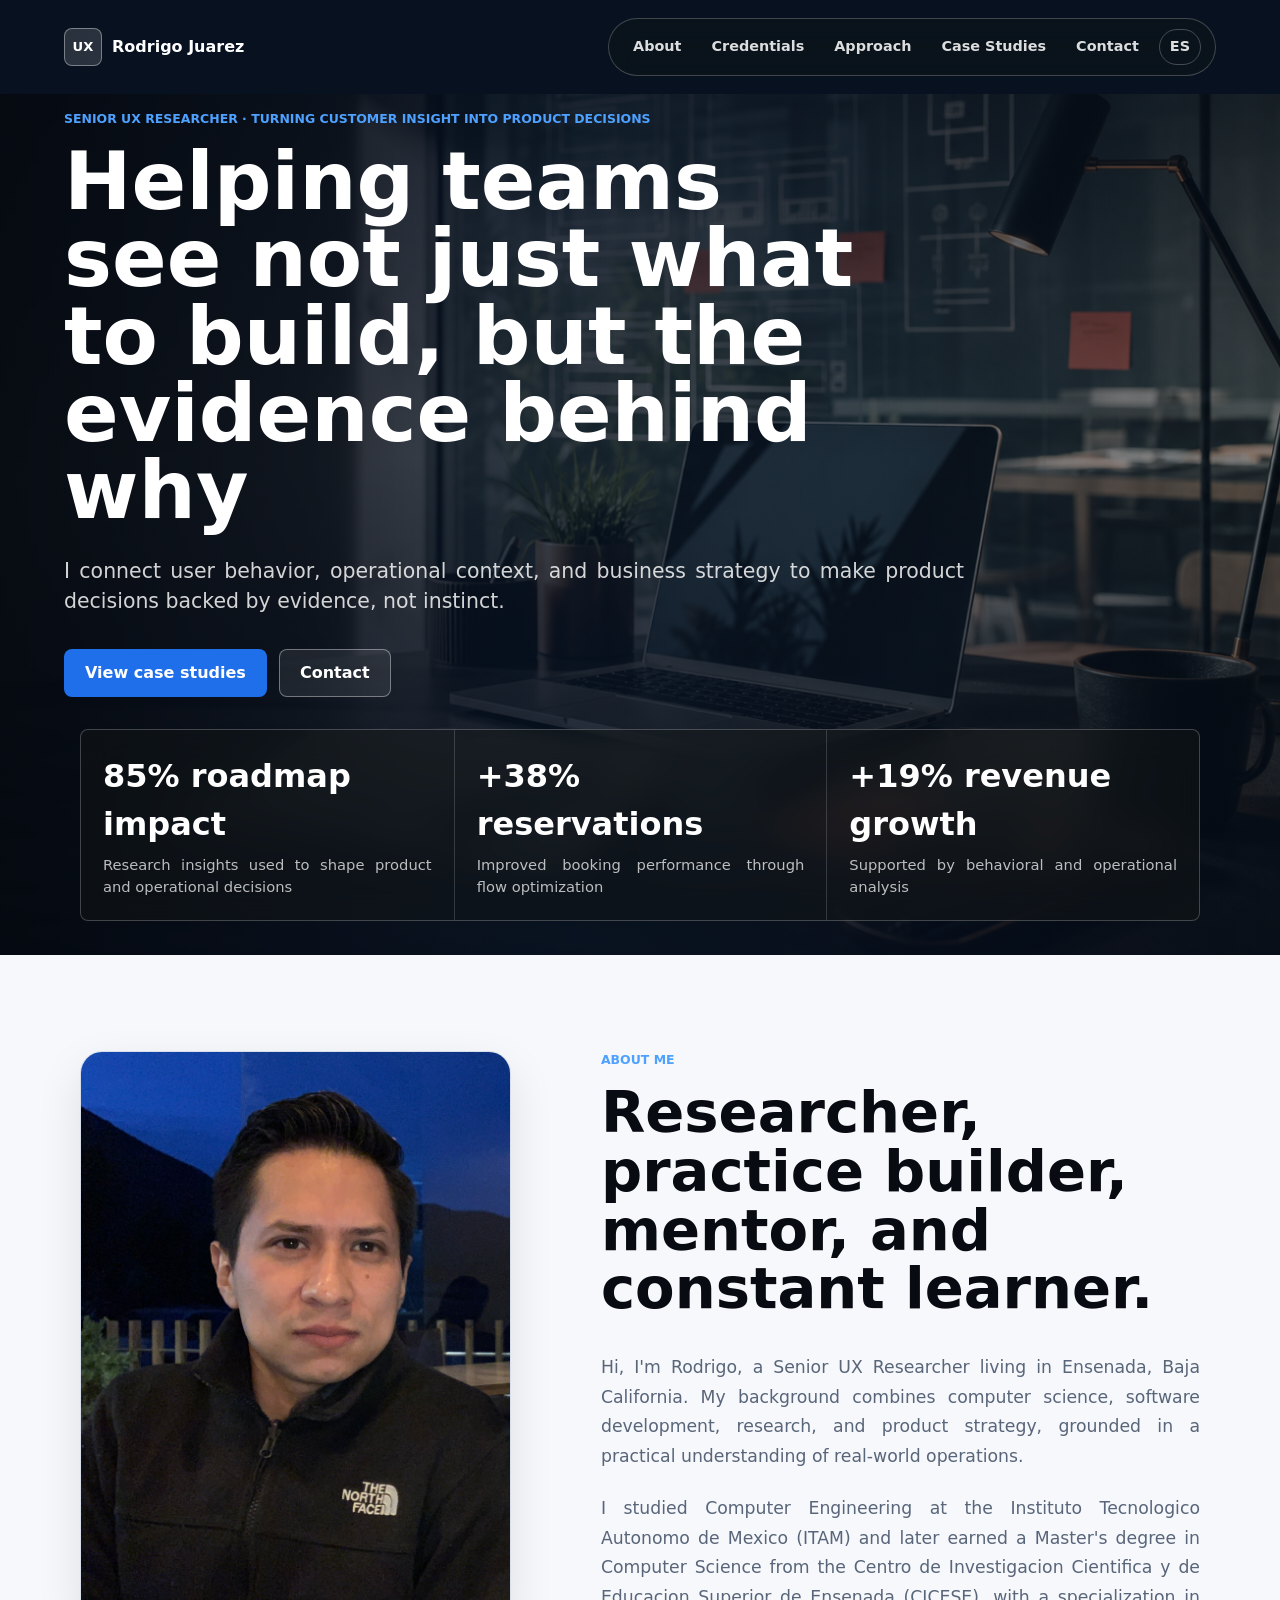
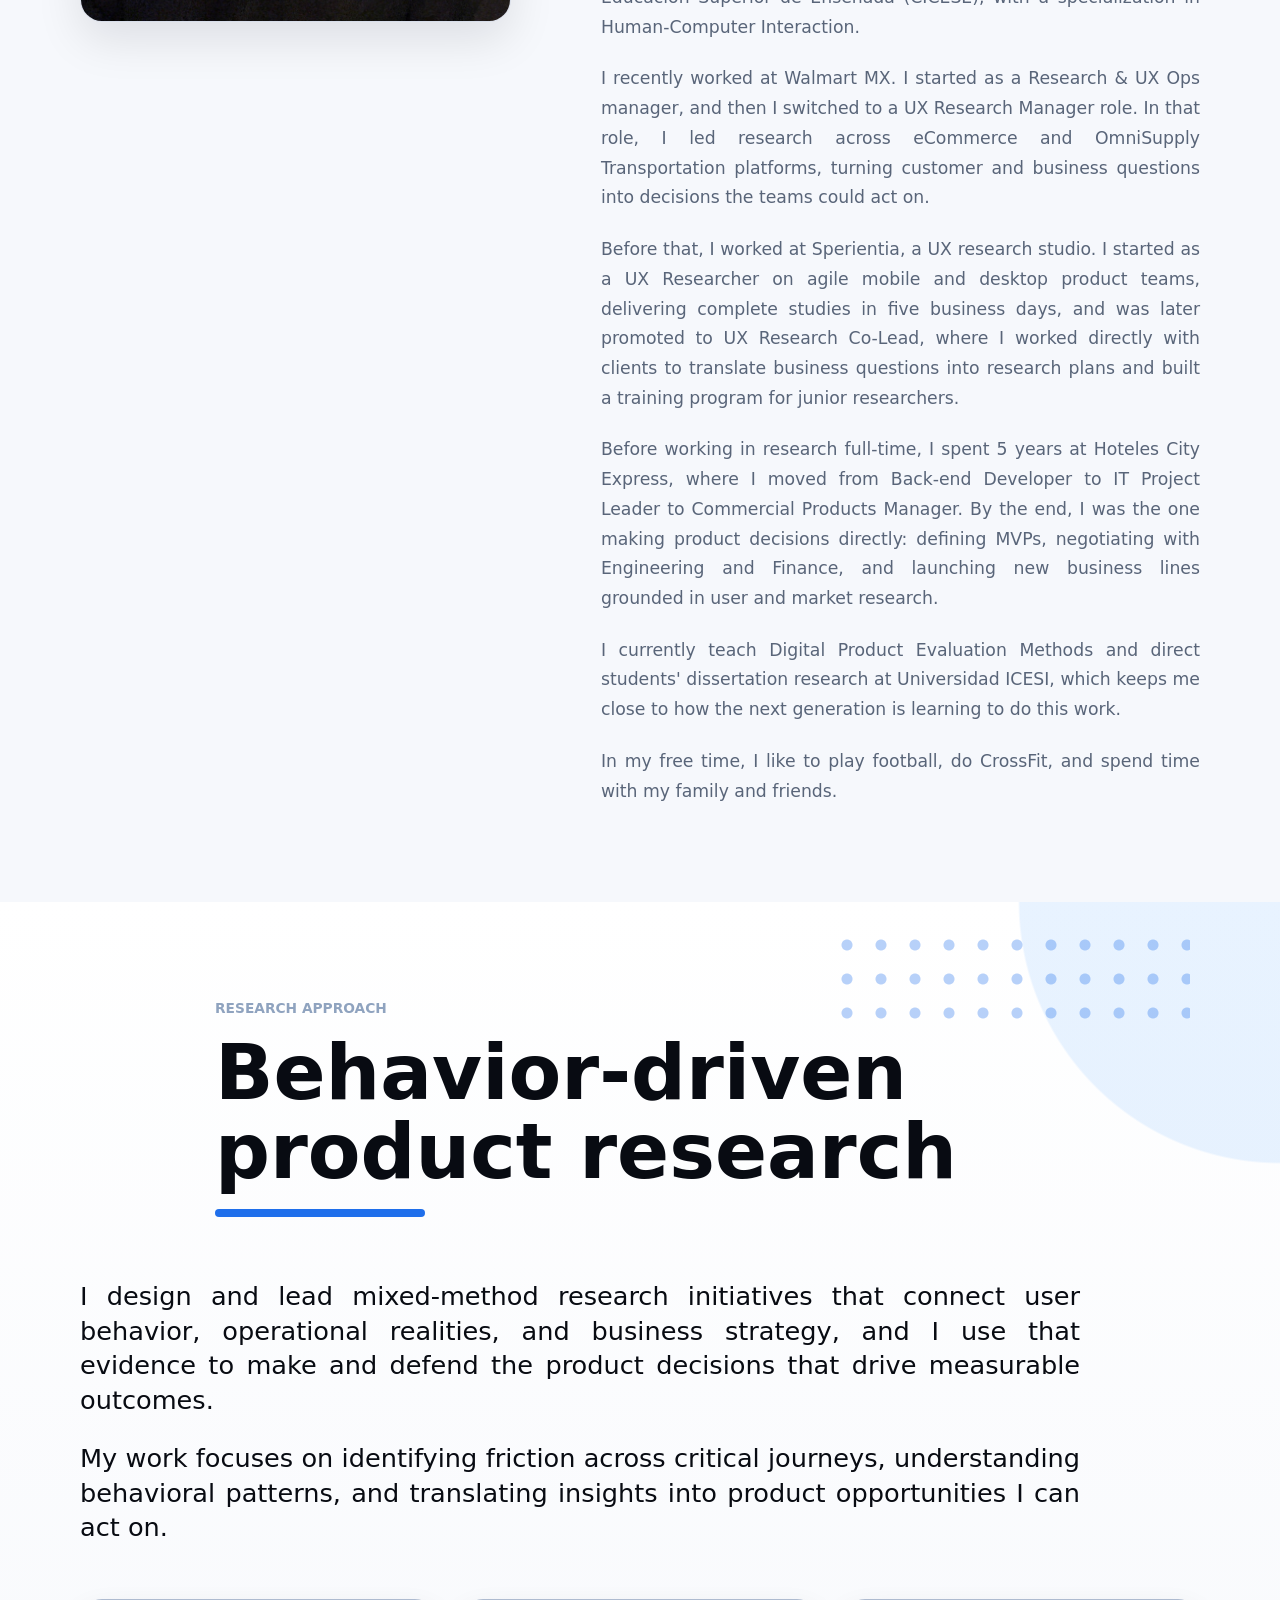
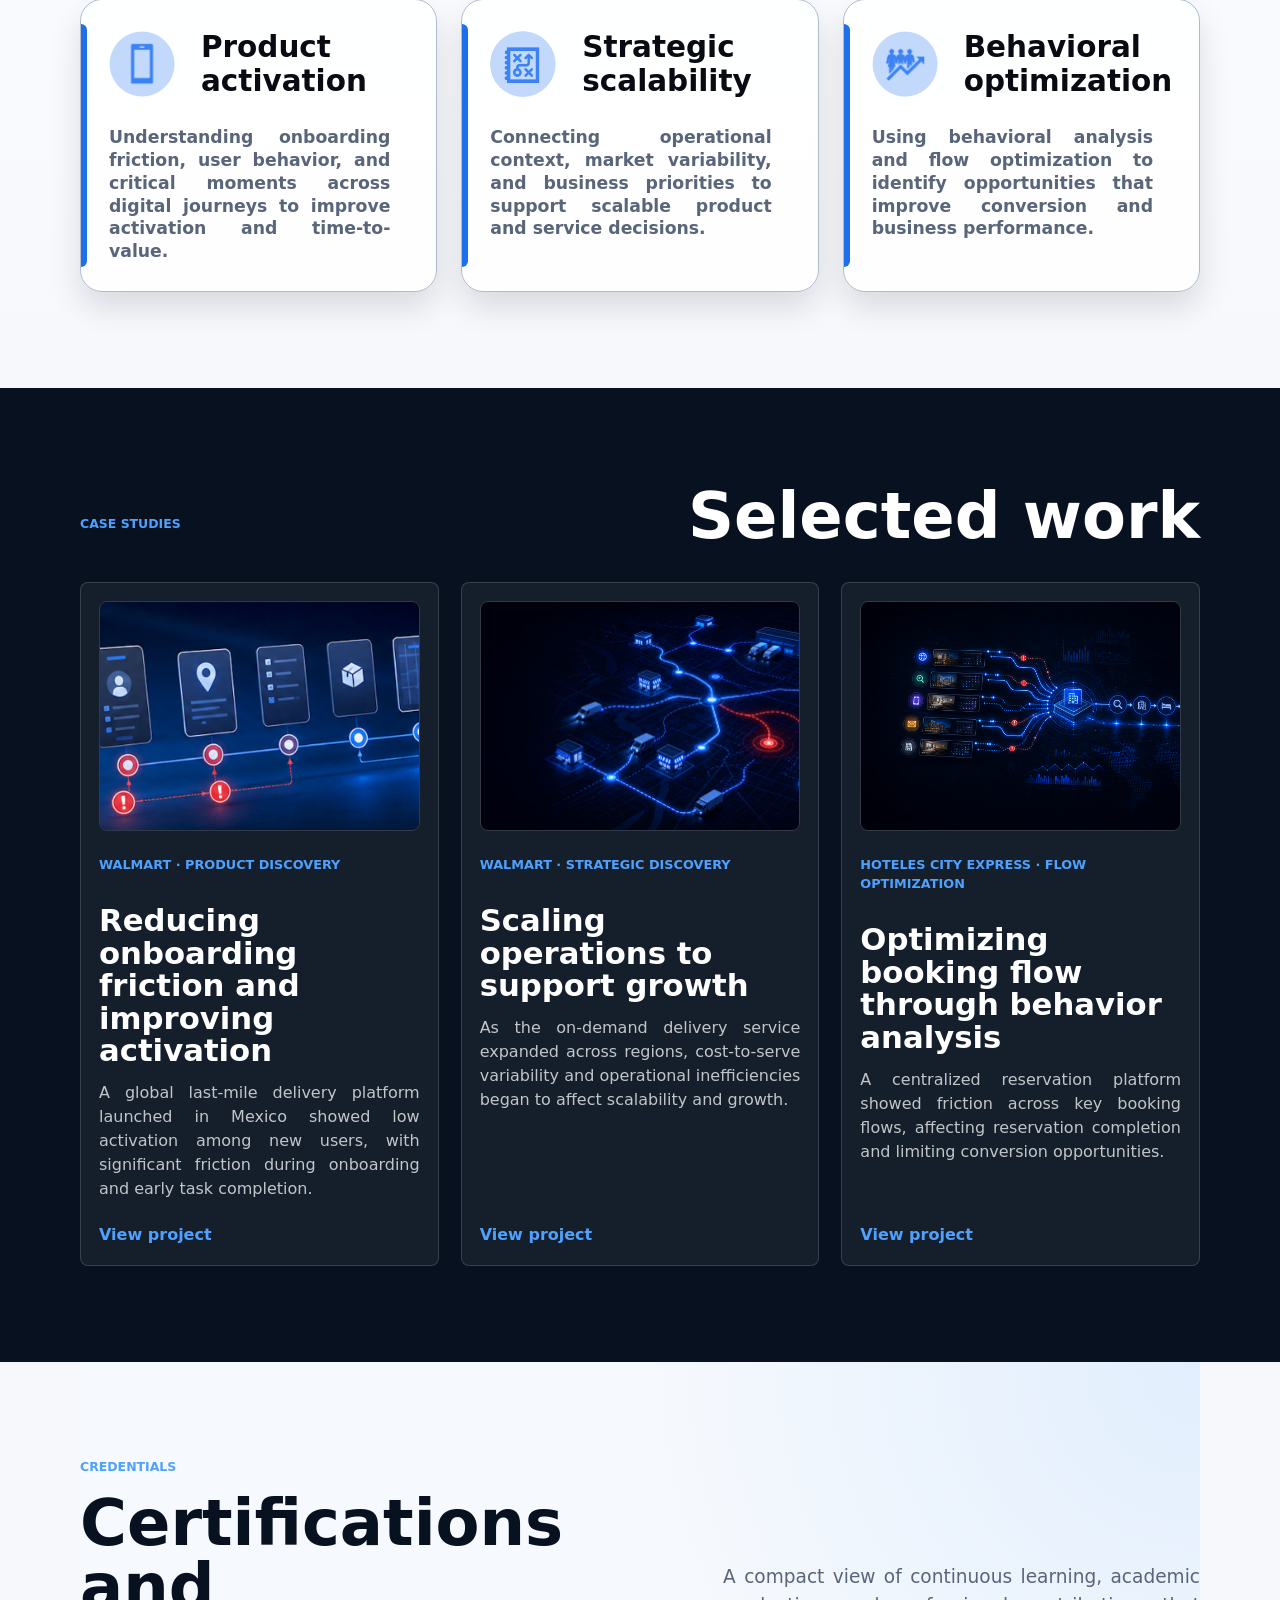
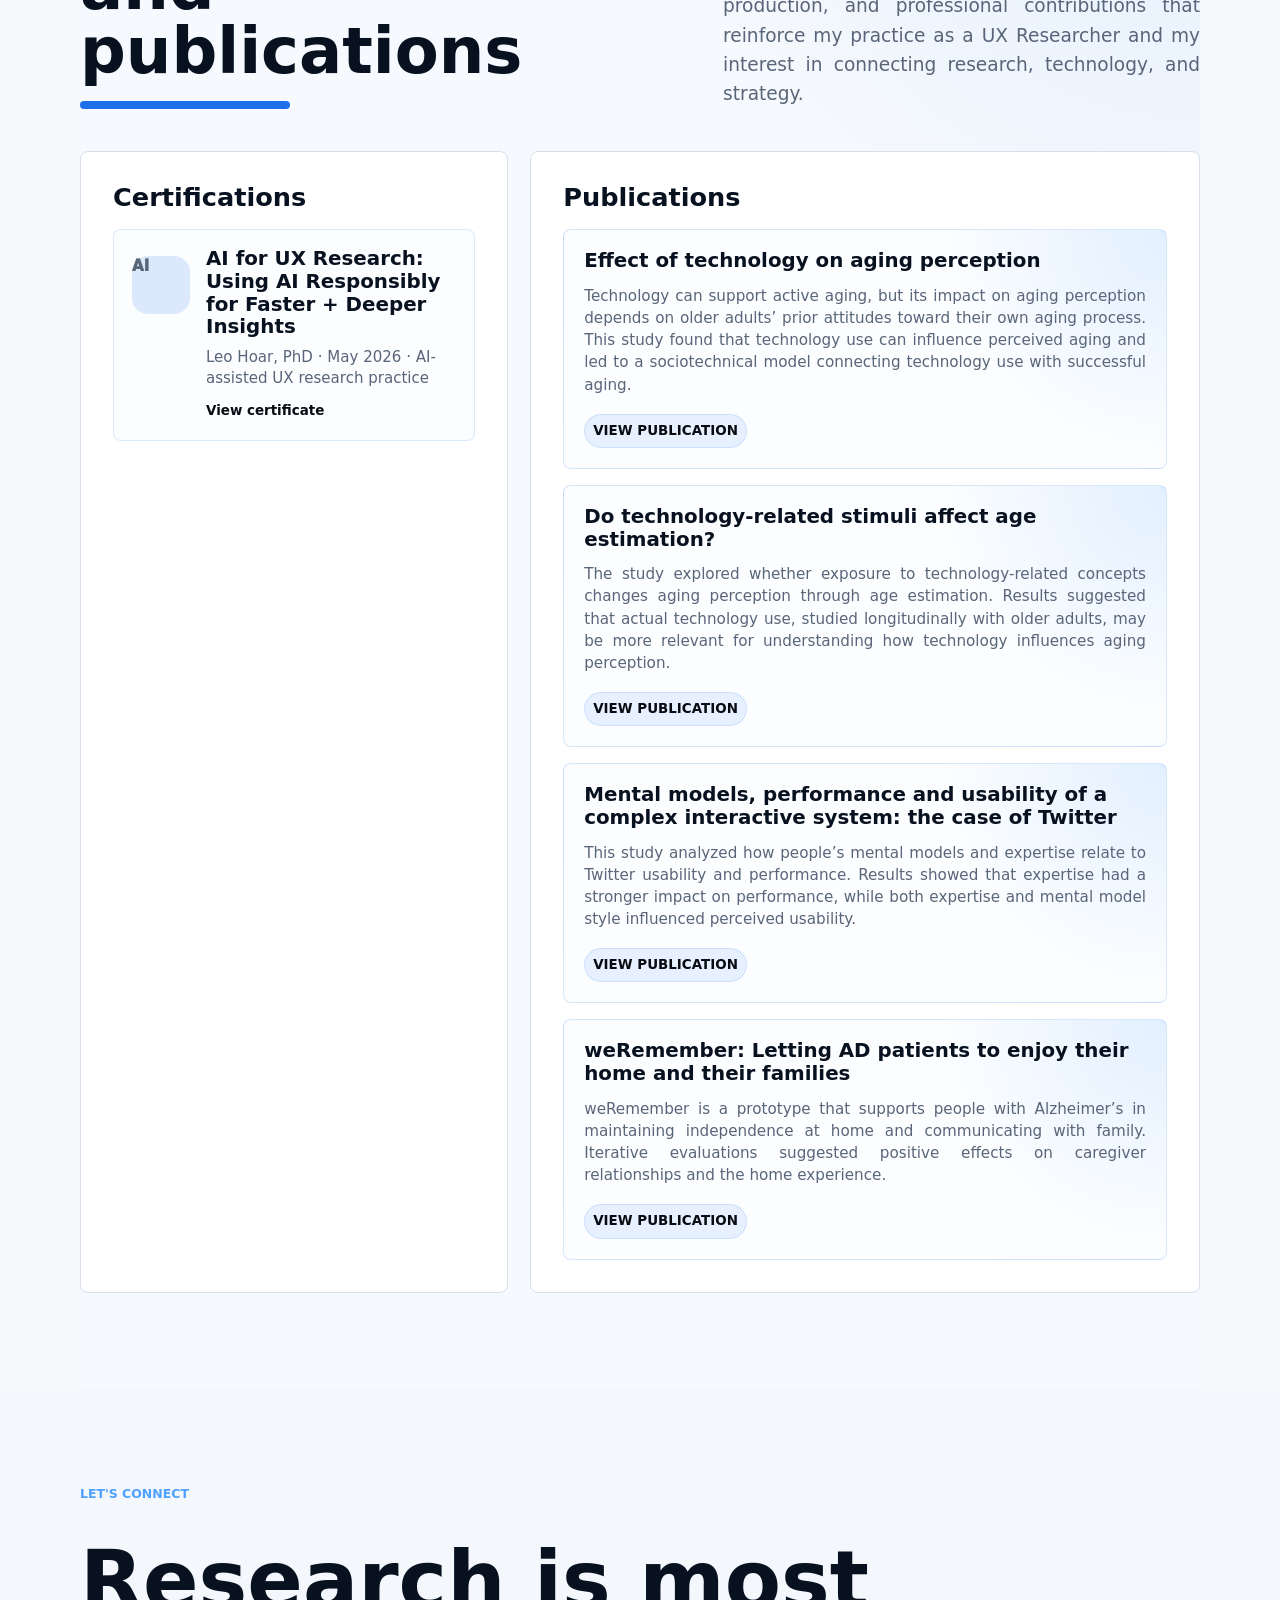
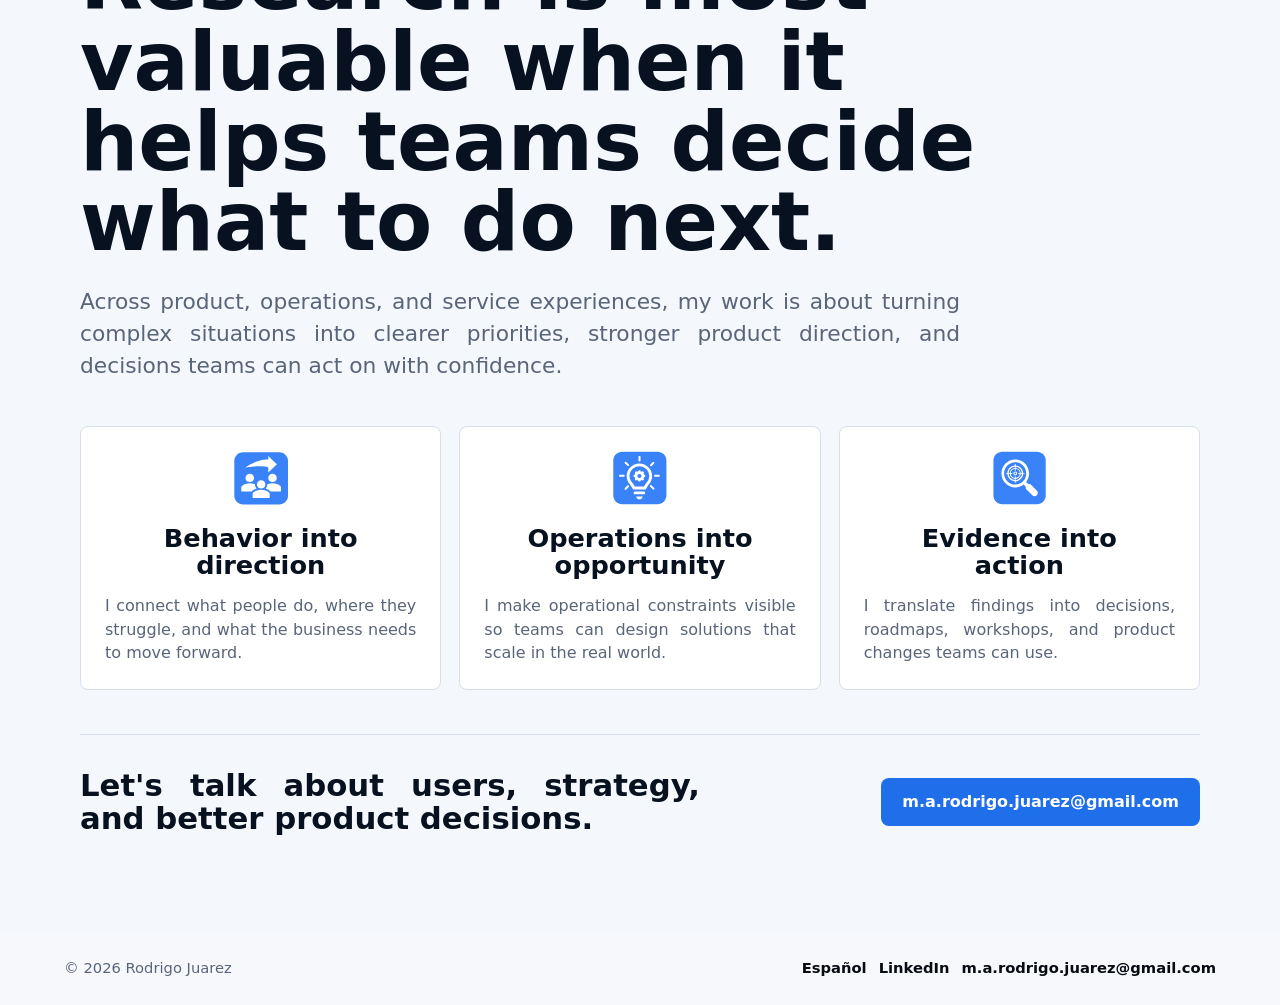
==== commit 330752b4: "Update homepage UXR positioning" ====
--- a/index.html
+++ b/index.html
@@ -4,9 +4,9 @@
 <head>
     <meta charset="UTF-8" />
     <meta name="viewport" content="width=device-width, initial-scale=1.0" />
-    <title>Portfolio | Product Manager & UX Researcher</title>
+    <title>Portfolio | Senior UX Researcher</title>
     <meta name="description"
-        content="Professional portfolio of a Product Manager & UX Researcher specializing in customer insights, product discovery, and evidence-based roadmap decisions." />
+        content="Professional portfolio of a Senior UX Researcher specializing in mixed-methods research, research operations, and evidence-based product decisions." />
     <link rel="icon" href="assets/favicon.svg" type="image/svg+xml" />
     <link rel="stylesheet" href="styles.css" />
 </head>
@@ -32,7 +32,7 @@
             <div class="hero-media" aria-hidden="true"></div>
             <div class="hero-overlay"></div>
             <div class="hero-content">
-                <p class="eyebrow">Senior Product Manager & UX Researcher · Turning Customer Insight into Product Decisions</p>
+                <p class="eyebrow">Senior UX Researcher · Turning Customer Insight into Product Decisions</p>
                 <h1>Helping teams see not just what to build, but the evidence behind why</h1>
                 <p class="hero-copy">
                     I connect user behavior, operational context, and business strategy to make product decisions backed by evidence, not instinct.
@@ -64,10 +64,10 @@
             </div>
             <div class="about-content">
                 <p class="section-kicker">About me</p>
-                <h2>Product manager, researcher, mentor, and constant learner.</h2>
+                <h2>Researcher, practice builder, mentor, and constant learner.</h2>
                 <div class="about-copy">
                     <p>
-                        Hi, I'm Rodrigo, a Senior Product Manager & UX Researcher living in Ensenada, Baja California. 
+                        Hi, I'm Rodrigo, a Senior UX Researcher living in Ensenada, Baja California. 
                         My background combines computer science, software development, research, and product strategy, 
                         grounded in a practical understanding of real-world operations.
                     </p>
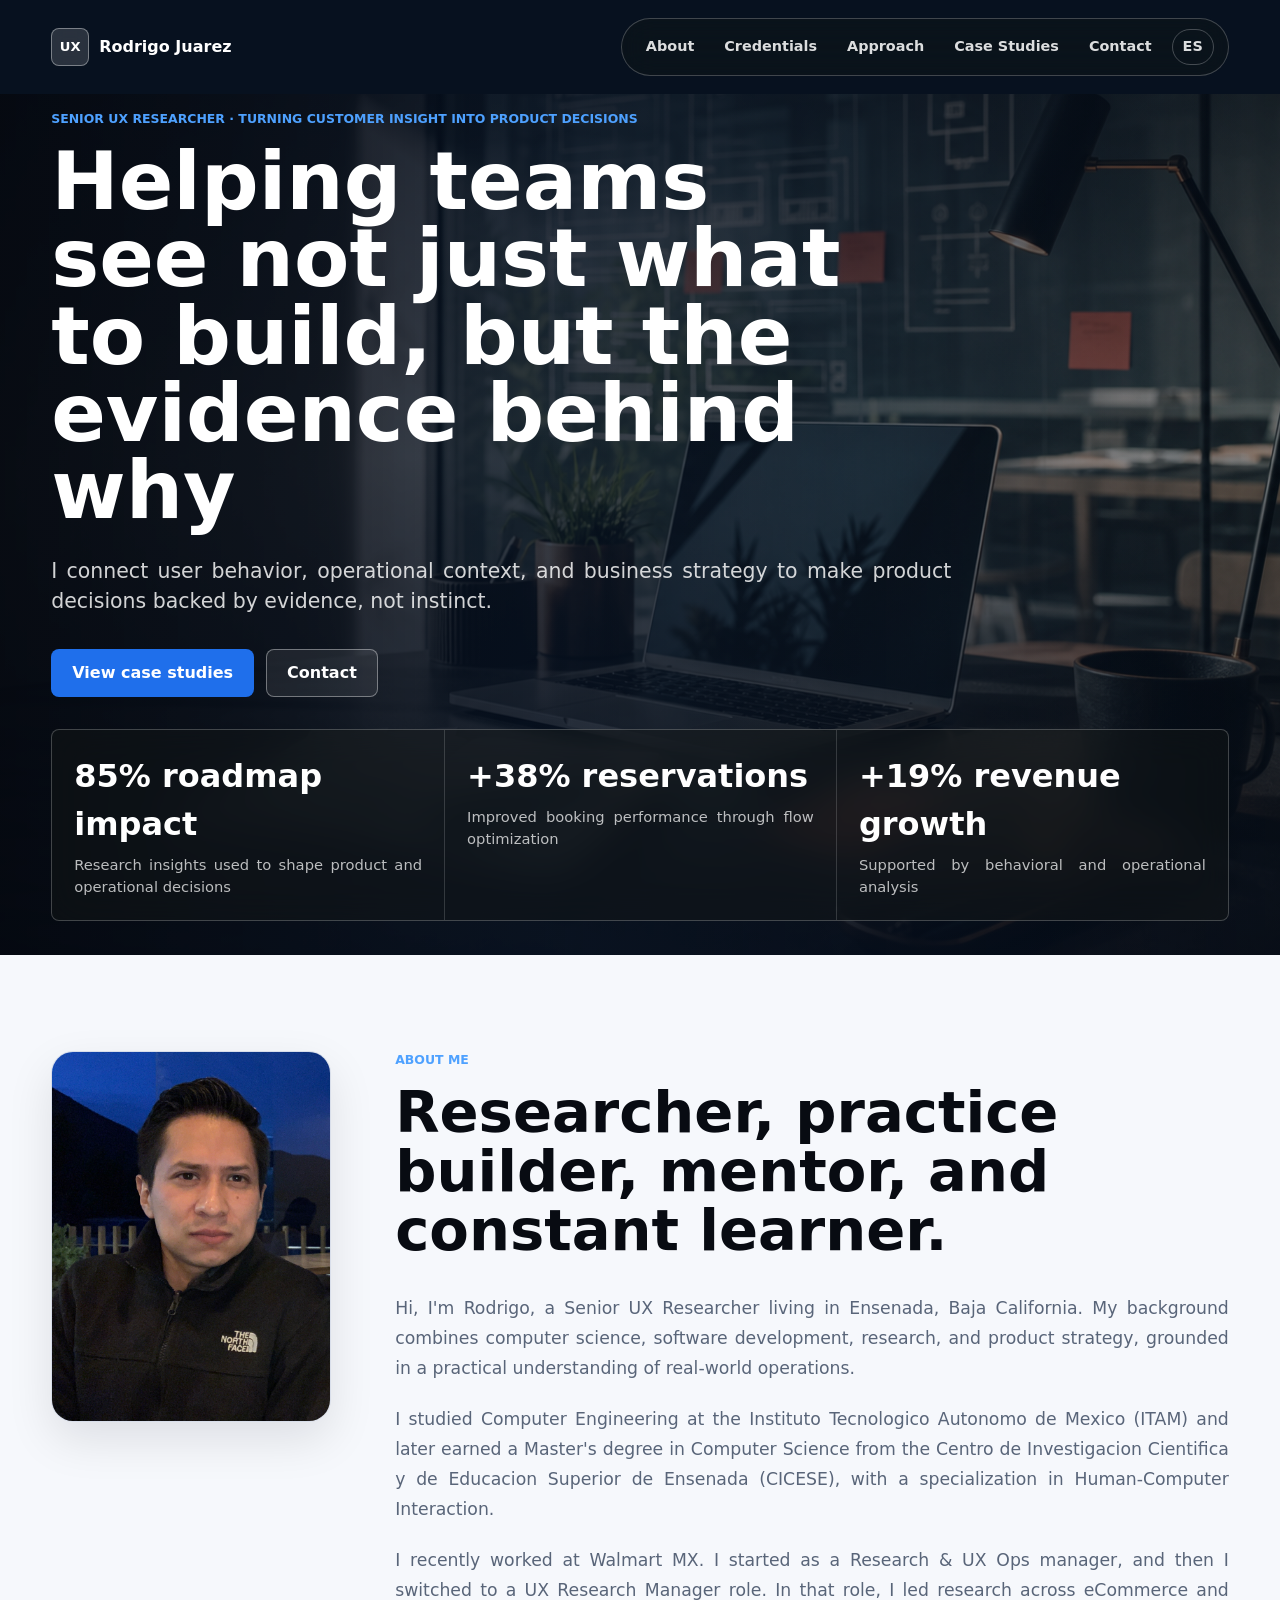
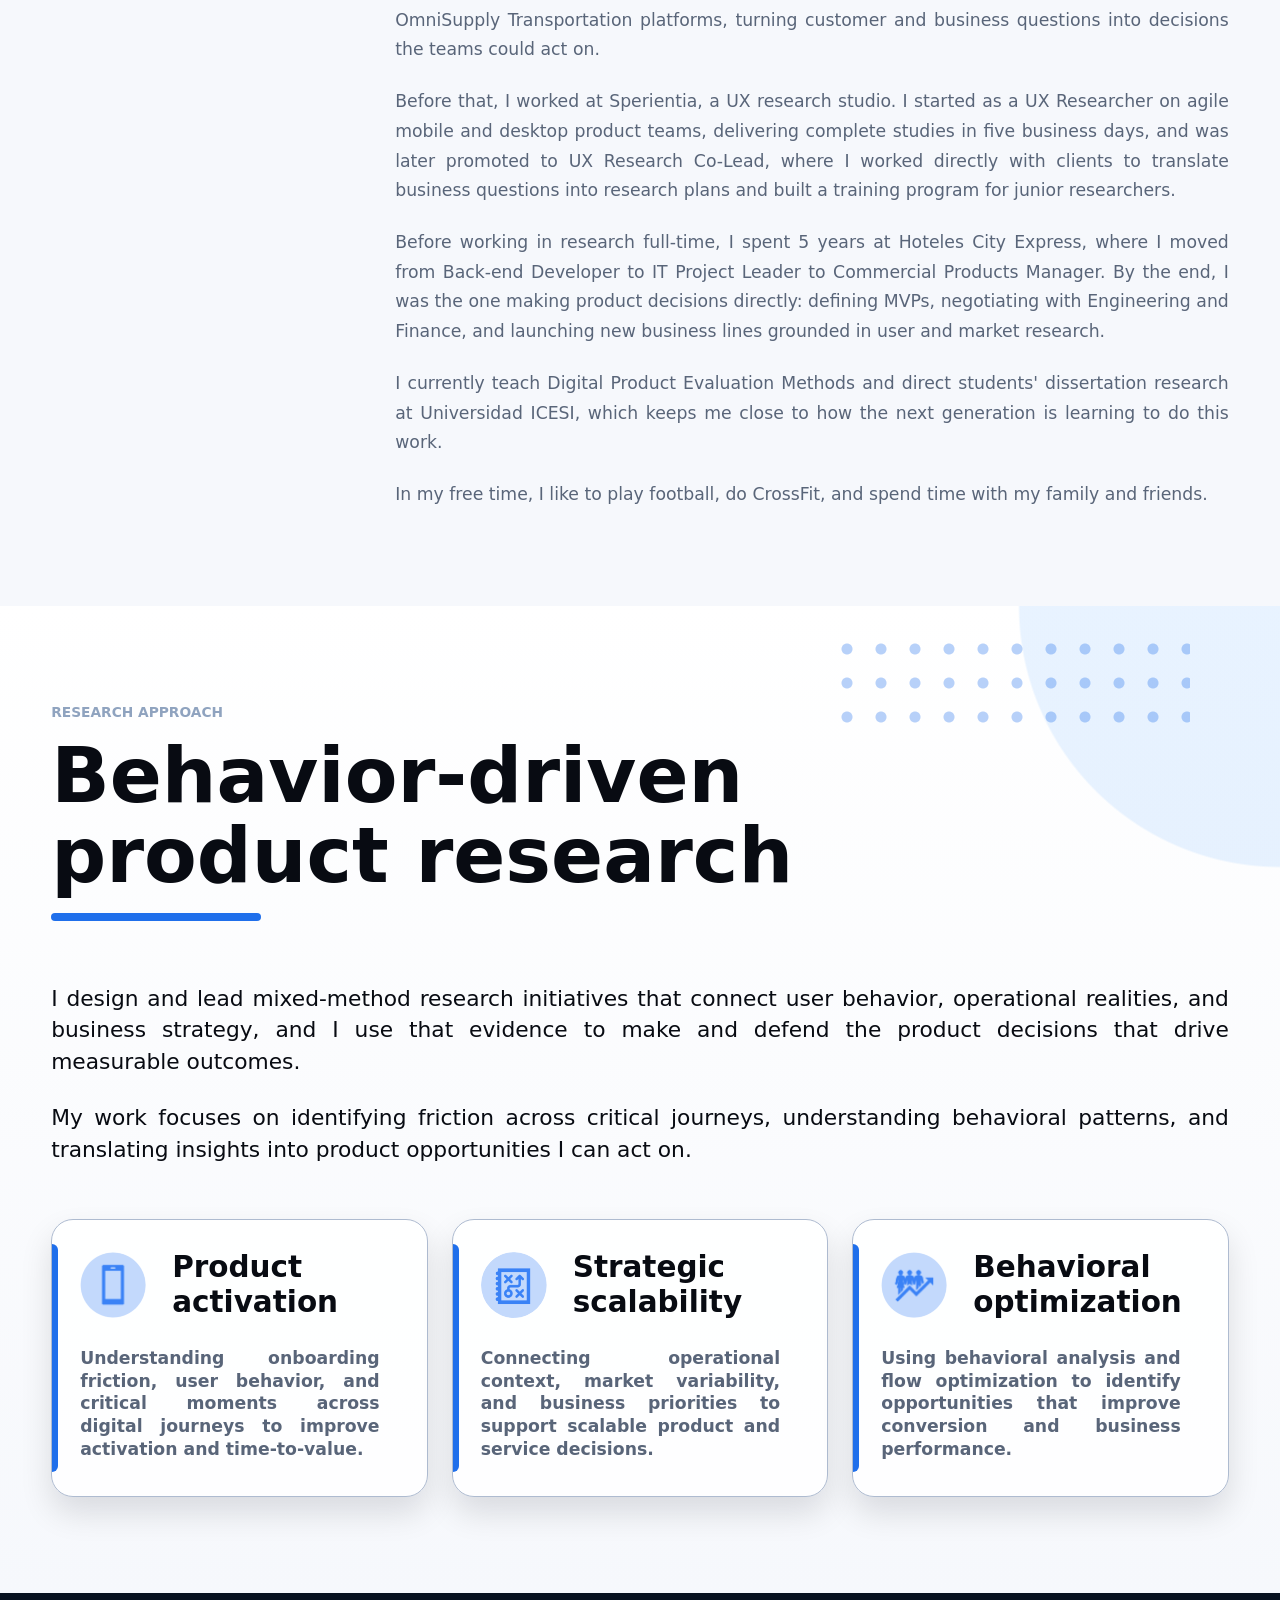
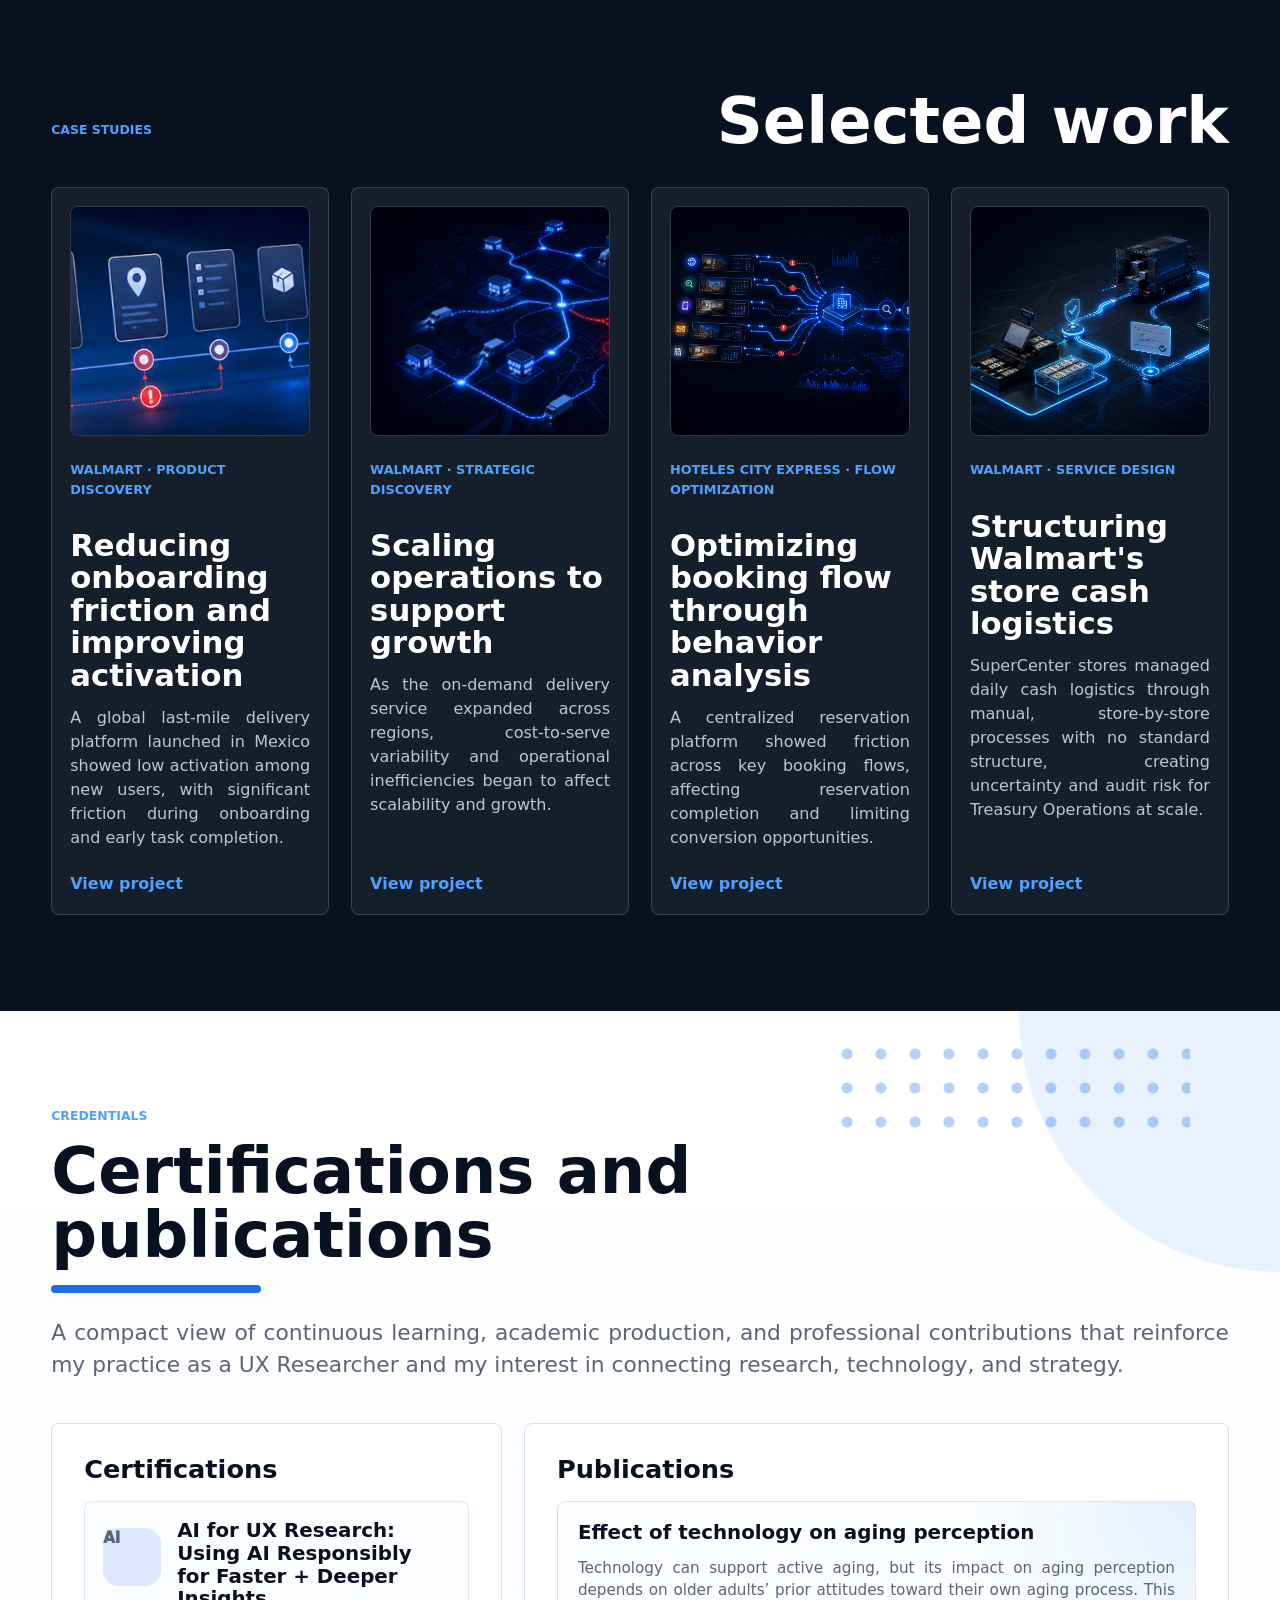
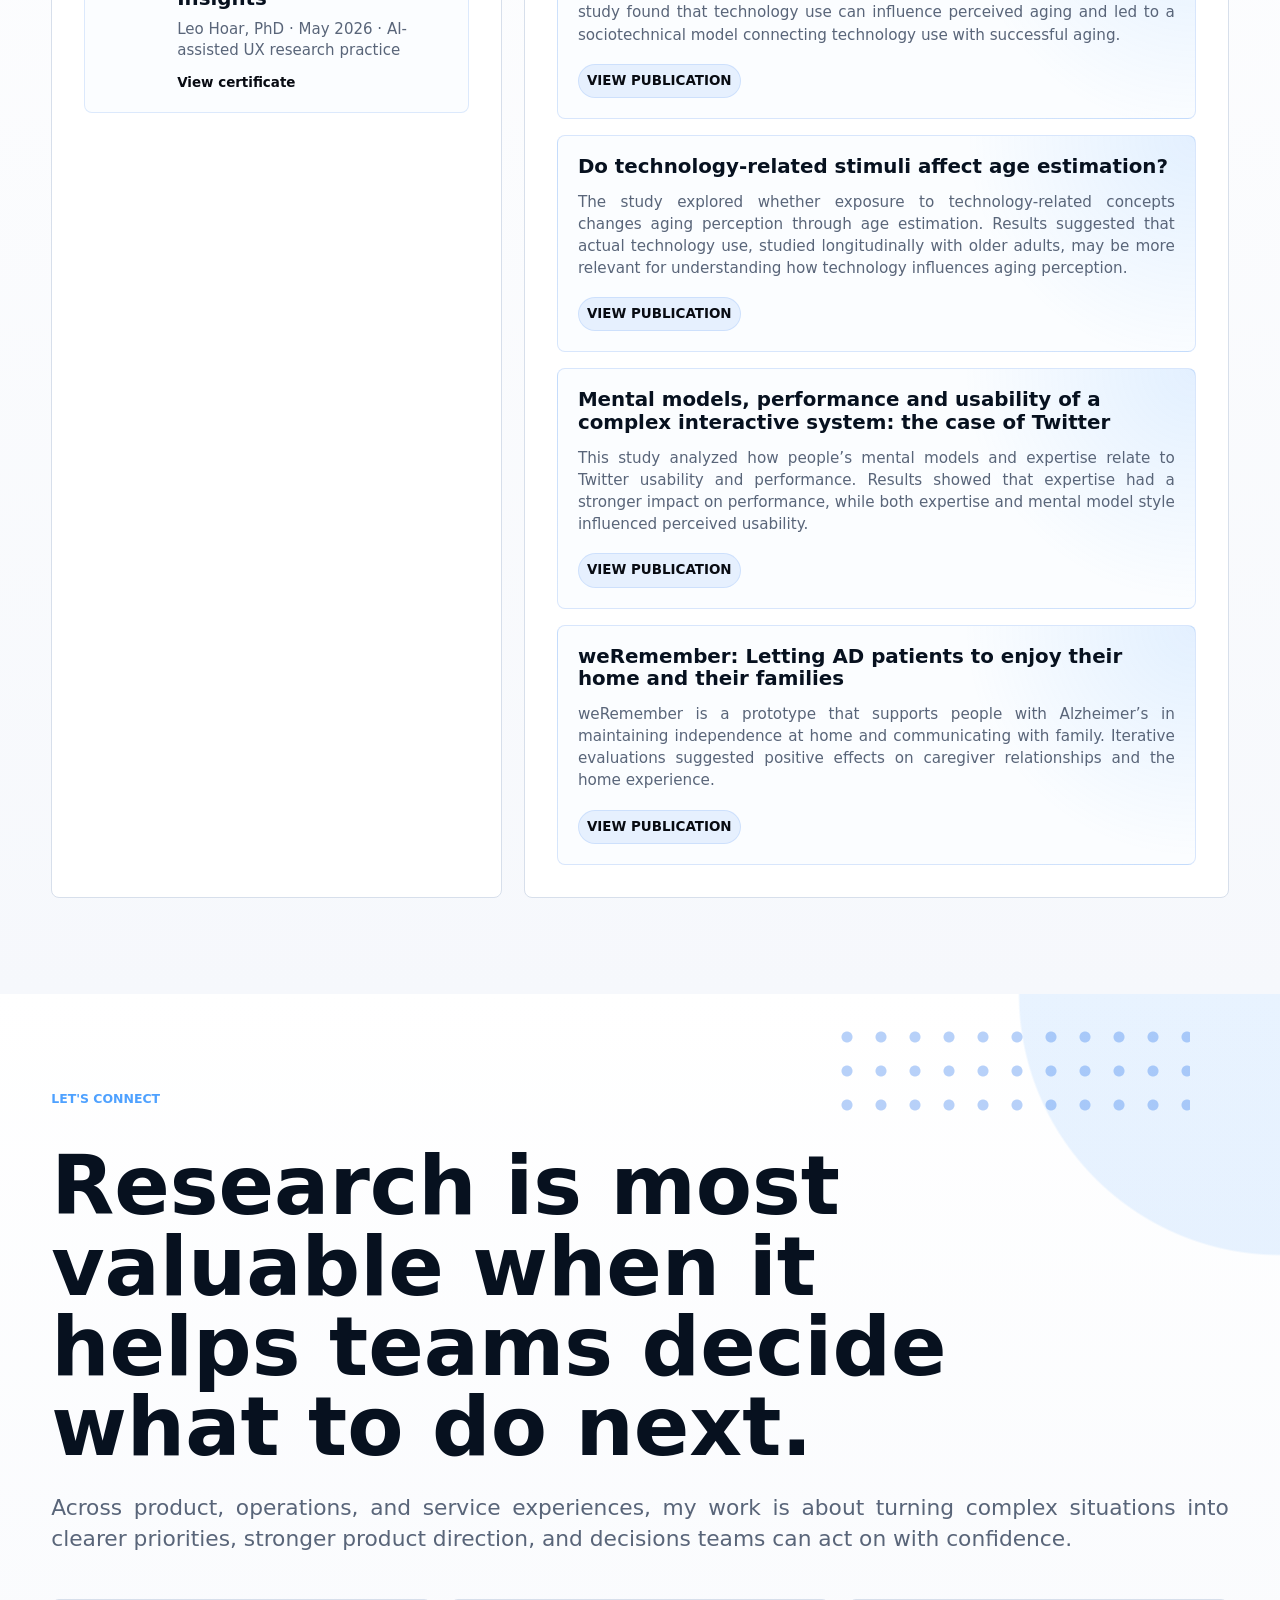
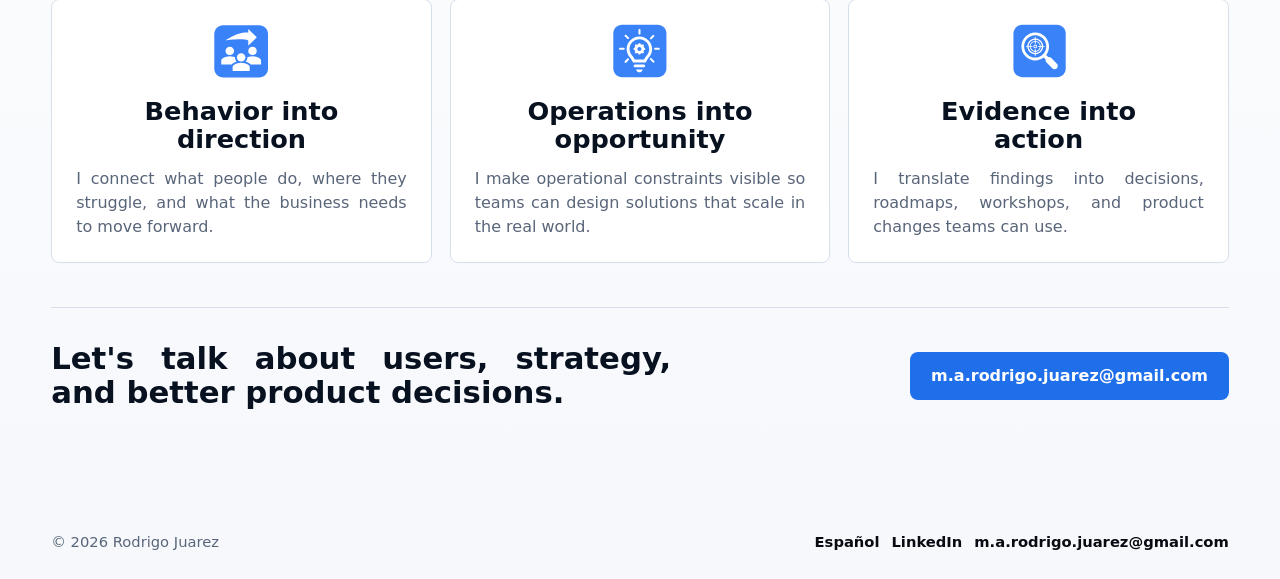
==== commit 0f3709a9: "Add store cash logistics case study" ====
--- a/index.html
+++ b/index.html
@@ -204,6 +204,20 @@
                     </p>
                     <a class="case-link" href="project-booking-flow.html">View project</a>
                 </article>
+                <article class="case-card">
+                    <div class="case-image">
+                        <img src="assets/morralla-cash-flow-hero.png" alt="" />
+                    </div>
+                    <div class="case-meta">
+                        <span>Walmart · Service Design</span>
+                    </div>
+                    <h3>Structuring Walmart's store cash logistics</h3>
+                    <p>
+                        SuperCenter stores managed daily cash logistics through manual, store-by-store processes with no
+                        standard structure, creating uncertainty and audit risk for Treasury Operations at scale.
+                    </p>
+                    <a class="case-link" href="project-morralla.html">View project</a>
+                </article>
             </div>
         </section>
 
--- a/styles.css
+++ b/styles.css
@@ -10,8 +10,9 @@
     --white: #ffffff;
     --cloudless: #dbe7ff;
     --shadow: 0 22px 60px rgba(8, 11, 18, 0.16);
-    --page-gutter: clamp(20px, 5vw, 64px);
-    --content-max: 1120px;
+    --page-gutter: clamp(20px, 4vw, 56px);
+    --content-max: 1840px;
+    --reading-max: 1180px;
     --section-y: 96px;
 }
 
@@ -270,8 +271,8 @@
 
 .about-section {
     display: grid;
-    grid-template-columns: minmax(280px, 0.72fr) minmax(0, 1fr);
-    gap: clamp(36px, 7vw, 92px);
+    grid-template-columns: minmax(180px, 280px) minmax(0, 1fr);
+    gap: clamp(28px, 5vw, 64px);
     align-items: start;
 }
 
@@ -279,7 +280,8 @@
     position: sticky;
     top: 112px;
     display: grid;
-    min-height: 560px;
+    width: min(100%, 280px);
+    min-height: 280px;
     place-items: center;
     overflow: hidden;
     border: 1px solid var(--line);
@@ -294,7 +296,7 @@
     display: block;
     width: 100%;
     height: 100%;
-    min-height: 560px;
+    min-height: 280px;
     object-fit: cover;
     object-position: center 35%;
 }
@@ -315,22 +317,47 @@
 }
 
 .about-copy p {
+    max-width: var(--reading-max);
     margin: 0;
 }
 
 .credentials-section {
-    display: grid;
+    position: relative;
+    display: grid;
+    width: 100%;
+    max-width: none;
     gap: 42px;
+    margin: 0;
+    padding: var(--section-y) var(--page-gutter);
+    overflow: hidden;
     background:
-        radial-gradient(circle at 100% 0%, rgba(78, 161, 255, 0.12), transparent 28%),
-        #f6f9fd;
+        radial-gradient(circle at right top, rgba(78, 161, 255, 0.13) 0 260px, transparent 262px),
+        linear-gradient(180deg, #ffffff 0%, var(--paper) 100%);
+}
+
+.credentials-section::before,
+.portfolio-close-section::before {
+    content: "";
+    position: absolute;
+    top: 26px;
+    right: clamp(24px, 7vw, 120px);
+    width: 360px;
+    height: 108px;
+    opacity: 0.32;
+    background-image: radial-gradient(circle, #1f6feb 0 5px, transparent 6px);
+    background-size: 34px 34px;
+    pointer-events: none;
 }
 
 .credentials-header {
-    display: grid;
-    grid-template-columns: minmax(0, 0.95fr) minmax(300px, 0.8fr);
-    gap: clamp(28px, 6vw, 78px);
-    align-items: end;
+    position: relative;
+    z-index: 1;
+    display: grid;
+    width: min(var(--content-max), 100%);
+    gap: 24px;
+    margin-right: auto;
+    margin-left: auto;
+    align-items: start;
 }
 
 .credentials-header h2 {
@@ -339,16 +366,22 @@
 }
 
 .credentials-header p:last-child {
+    max-width: var(--reading-max);
     margin: 0;
     color: var(--muted);
-    font-size: clamp(1rem, 1.45vw, 1.18rem);
-    line-height: 1.58;
+    font-size: clamp(1.08rem, 1.7vw, 1.38rem);
+    line-height: 1.46;
 }
 
 .credentials-board {
-    display: grid;
+    position: relative;
+    z-index: 1;
+    display: grid;
+    width: min(var(--content-max), 100%);
     grid-template-columns: minmax(280px, 0.78fr) minmax(0, 1.22fr);
     gap: 22px;
+    margin-right: auto;
+    margin-left: auto;
 }
 
 .credential-panel {
@@ -508,7 +541,7 @@
 }
 
 .overview-header {
-    max-width: 850px;
+    max-width: none;
 }
 
 .overview-header .section-kicker {
@@ -538,12 +571,12 @@
     margin-top: 62px;
     margin-bottom: 54px;
     color: var(--ink);
-    font-size: clamp(1.18rem, 2vw, 1.62rem);
-    line-height: 1.35;
+    font-size: clamp(1.08rem, 1.7vw, 1.38rem);
+    line-height: 1.46;
 }
 
 .overview-copy p {
-    max-width: 1000px;
+    max-width: var(--reading-max);
     margin: 0;
 }
 
@@ -645,7 +678,7 @@
 
 .case-list {
     display: grid;
-    grid-template-columns: repeat(3, minmax(0, 1fr));
+    grid-template-columns: repeat(4, minmax(0, 1fr));
     gap: 22px;
 }
 
@@ -2075,6 +2108,129 @@
     filter: saturate(1.04) contrast(1.05);
 }
 
+.booking-impact-band {
+    display: grid;
+    width: min(var(--content-max), calc(100% - (var(--page-gutter) * 2)));
+    grid-template-columns: repeat(4, minmax(0, 1fr));
+    gap: 1px;
+    margin: 0 auto var(--section-y);
+    overflow: hidden;
+    border-radius: 8px;
+    background: #1d2a3c;
+}
+
+.booking-impact-band article {
+    min-height: 170px;
+    padding: 24px;
+    background: #07111f;
+    color: #ffffff;
+}
+
+.booking-impact-band strong {
+    display: block;
+    color: #4ea1ff;
+    font-size: clamp(1.8rem, 3.4vw, 3.4rem);
+    line-height: 0.95;
+}
+
+.booking-impact-band span {
+    display: block;
+    margin-top: 10px;
+    color: rgba(255, 255, 255, 0.78);
+    font-size: 0.92rem;
+    line-height: 1.35;
+}
+
+.morralla-layout {
+    grid-template-columns: minmax(420px, 0.82fr) minmax(540px, 1fr);
+    padding-top: 34px;
+}
+
+.morralla-evidence {
+    gap: 18px;
+    justify-content: space-between;
+}
+
+.morralla-case-page .case-evidence>section:last-child {
+    margin-top: 0;
+}
+
+.cash-flow-grid {
+    display: grid;
+    grid-template-columns: repeat(2, minmax(0, 1fr));
+    gap: 14px;
+    margin-top: 18px;
+}
+
+.cash-flow-grid article {
+    padding: 16px;
+    border: 1px solid var(--line);
+    border-radius: 8px;
+    background: #fbfdff;
+}
+
+.cash-flow-label {
+    display: inline-flex;
+    color: var(--teal);
+    font-size: 0.76rem;
+    font-weight: 950;
+    text-transform: uppercase;
+}
+
+.cash-flow-grid ol {
+    display: grid;
+    gap: 10px;
+    margin: 14px 0 0;
+    padding: 0;
+    list-style: none;
+    counter-reset: cash-flow-step;
+}
+
+.cash-flow-grid li {
+    position: relative;
+    min-height: 34px;
+    padding-left: 42px;
+    color: var(--ink);
+    font-size: 0.88rem;
+    font-weight: 800;
+    line-height: 1.22;
+    counter-increment: cash-flow-step;
+}
+
+.cash-flow-grid li::before {
+    content: counter(cash-flow-step);
+    position: absolute;
+    top: -3px;
+    left: 0;
+    display: grid;
+    width: 28px;
+    height: 28px;
+    place-items: center;
+    border-radius: 999px;
+    background: #edf4ff;
+    color: var(--teal);
+    font-size: 0.72rem;
+    font-weight: 950;
+}
+
+.cash-flow-grid li:not(:last-child)::after {
+    content: "";
+    position: absolute;
+    top: 28px;
+    left: 13px;
+    width: 2px;
+    height: 18px;
+    background: rgba(31, 111, 235, 0.22);
+}
+
+.morralla-friction-grid {
+    grid-template-columns: repeat(3, minmax(0, 1fr));
+}
+
+.morralla-outputs-card .impact-result-grid {
+    grid-template-columns: repeat(3, minmax(0, 1fr));
+}
+
 .booking-layout {
     grid-template-columns: minmax(360px, 0.68fr) minmax(560px, 1fr);
     gap: clamp(28px, 4vw, 52px);
@@ -2189,19 +2345,25 @@
 }
 
 .portfolio-close-section {
+    position: relative;
     display: grid;
     width: 100%;
     max-width: none;
     gap: 44px;
     margin: 0;
     padding: var(--section-y) var(--page-gutter);
-    background: #f4f7fc;
+    overflow: hidden;
+    background:
+        radial-gradient(circle at right top, rgba(78, 161, 255, 0.13) 0 260px, transparent 262px),
+        linear-gradient(180deg, #ffffff 0%, var(--paper) 100%);
 }
 
 .portfolio-close-header {
+    position: relative;
+    z-index: 1;
     display: grid;
     width: min(var(--content-max), 100%);
-    max-width: 1120px;
+    max-width: none;
     gap: 24px;
     margin-right: auto;
     margin-left: auto;
@@ -2209,6 +2371,8 @@
 
 .closing-grid,
 .closing-cta {
+    position: relative;
+    z-index: 1;
     width: min(var(--content-max), 100%);
     margin-right: auto;
     margin-left: auto;
@@ -2223,7 +2387,7 @@
 }
 
 .portfolio-close-header p:last-child {
-    max-width: 880px;
+    max-width: var(--reading-max);
     margin: 0;
     color: var(--muted);
     font-size: clamp(1.08rem, 1.7vw, 1.38rem);
@@ -2306,6 +2470,16 @@
 .site-footer a {
     color: var(--ink);
     font-weight: 700;
+}
+
+@media (max-width: 1180px) {
+    .case-list {
+        grid-template-columns: repeat(2, minmax(0, 1fr));
+    }
+
+    .booking-impact-band {
+        grid-template-columns: repeat(2, minmax(0, 1fr));
+    }
 }
 
 @media (max-width: 900px) {
@@ -2380,7 +2554,8 @@
     .about-photo {
         position: relative;
         top: auto;
-        min-height: 420px;
+        width: min(100%, 280px);
+        min-height: 280px;
     }
 
     .hero-stats article+article {
@@ -2392,7 +2567,9 @@
         grid-template-columns: repeat(2, minmax(0, 1fr));
     }
 
-    .research-overview::before {
+    .research-overview::before,
+    .credentials-section::before,
+    .portfolio-close-section::before {
         right: -90px;
         opacity: 0.18;
     }
@@ -2476,9 +2653,19 @@
         grid-template-columns: 1fr;
     }
 
+    .morralla-layout,
+    .cash-flow-grid {
+        grid-template-columns: 1fr;
+    }
+
     .booking-finding-grid,
+    .booking-impact-band,
     .booking-metric-grid {
         grid-template-columns: 1fr;
+    }
+
+    .booking-impact-band article {
+        min-height: auto;
     }
 
 }
@@ -2532,7 +2719,8 @@
 
 
     .about-photo {
-        min-height: 320px;
+        width: min(100%, 240px);
+        min-height: 240px;
         border-radius: 18px;
     }
 
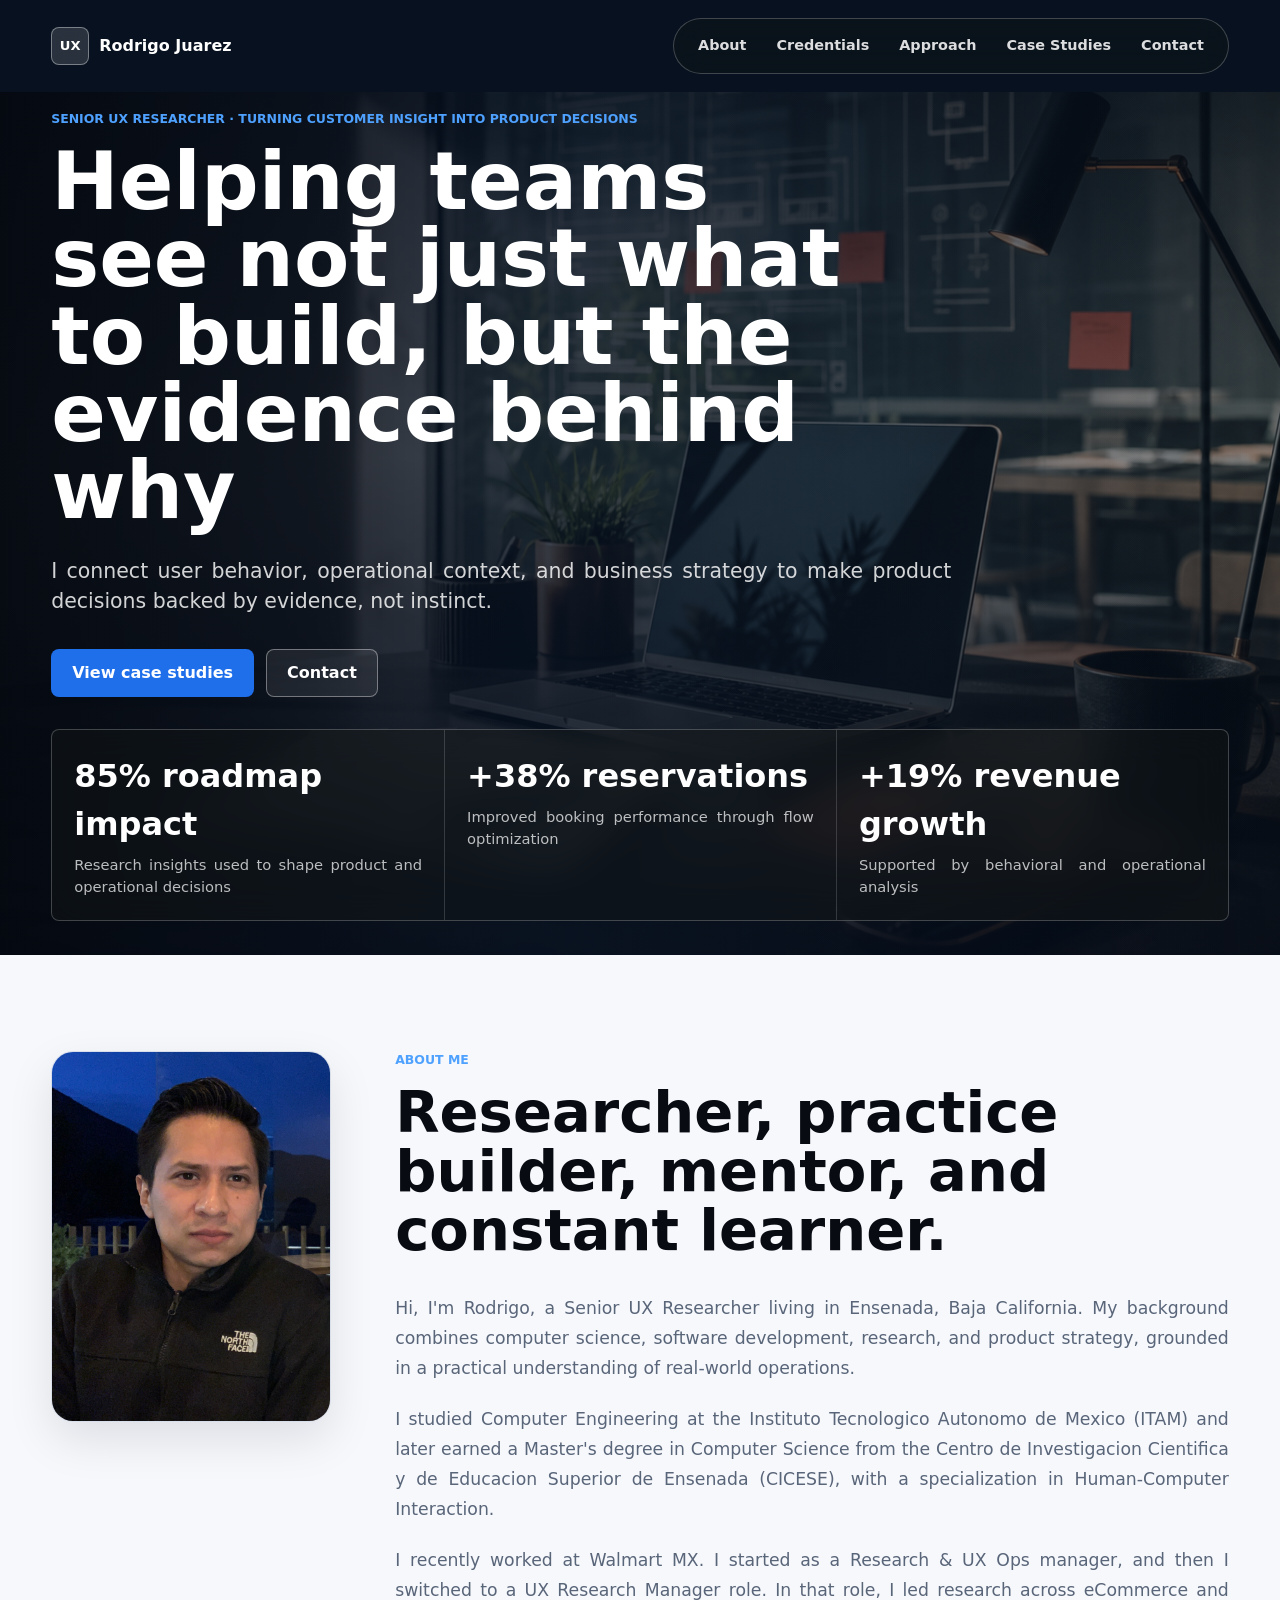
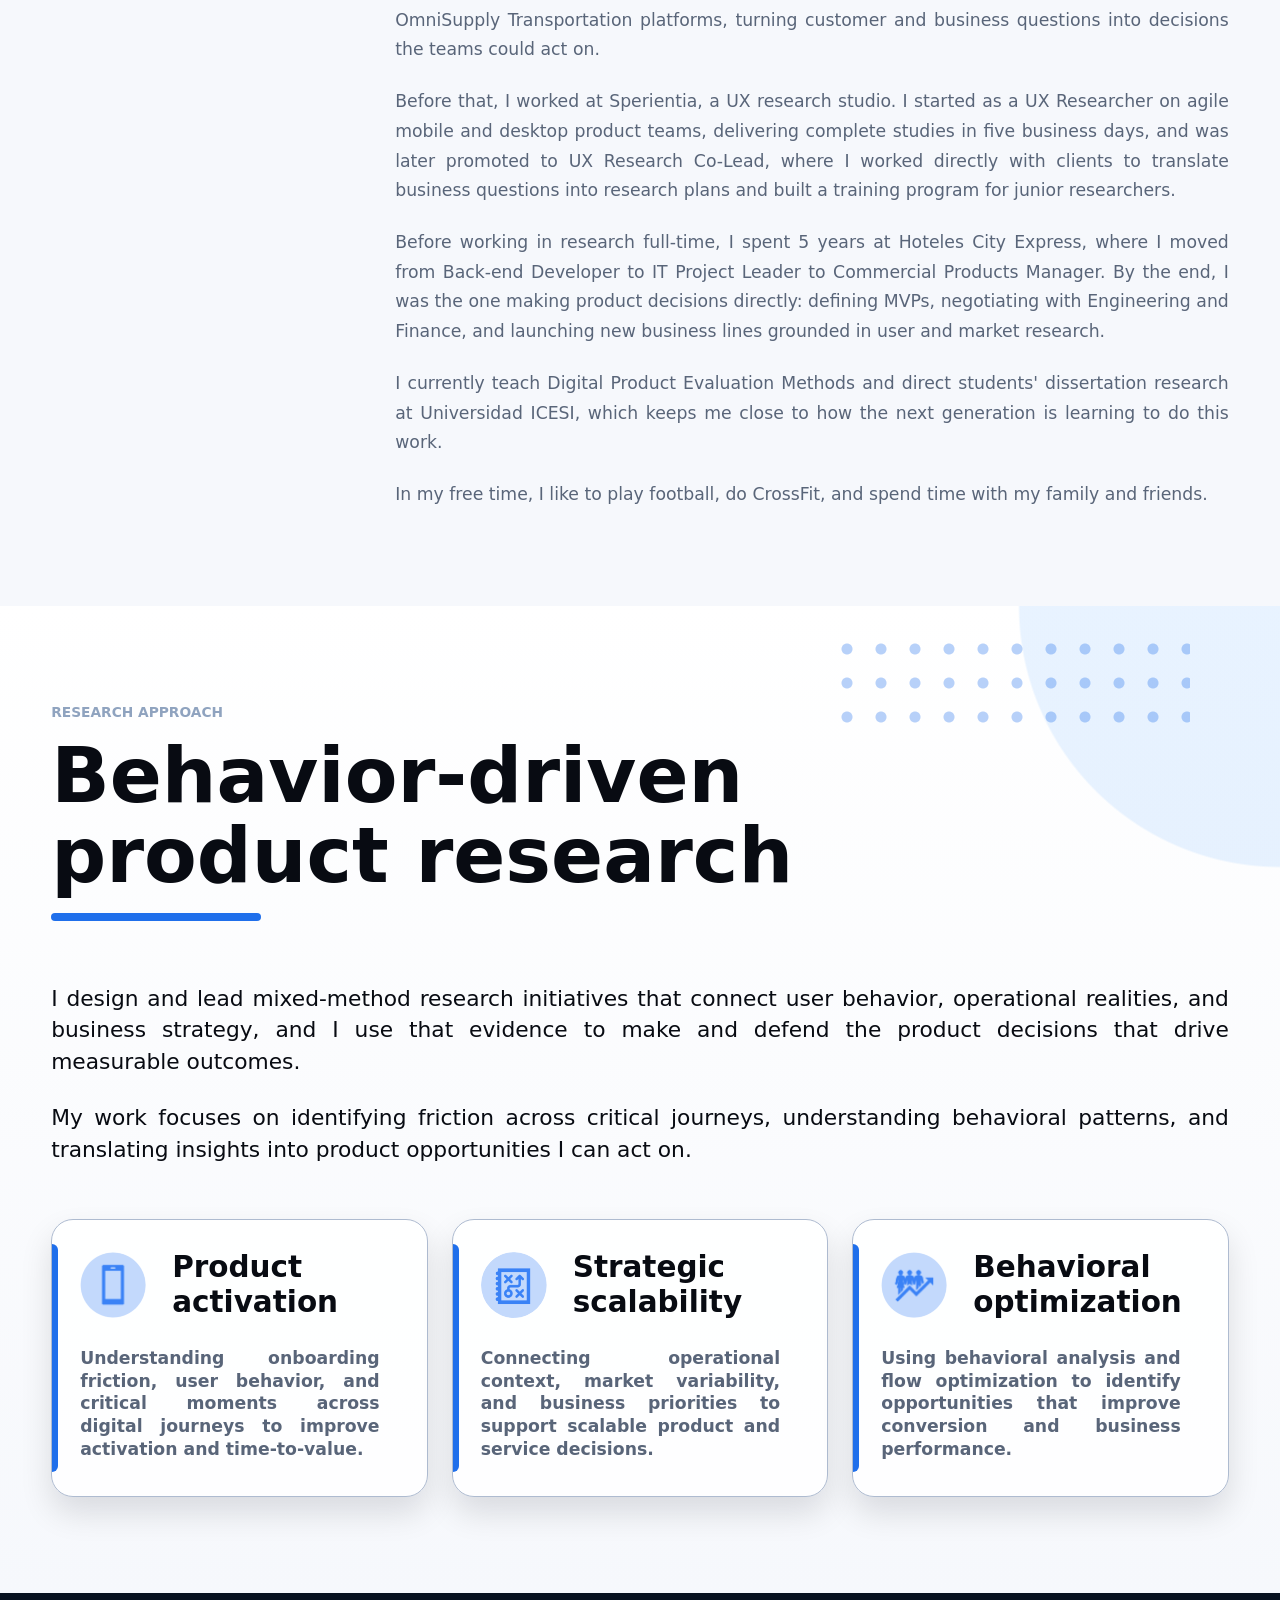
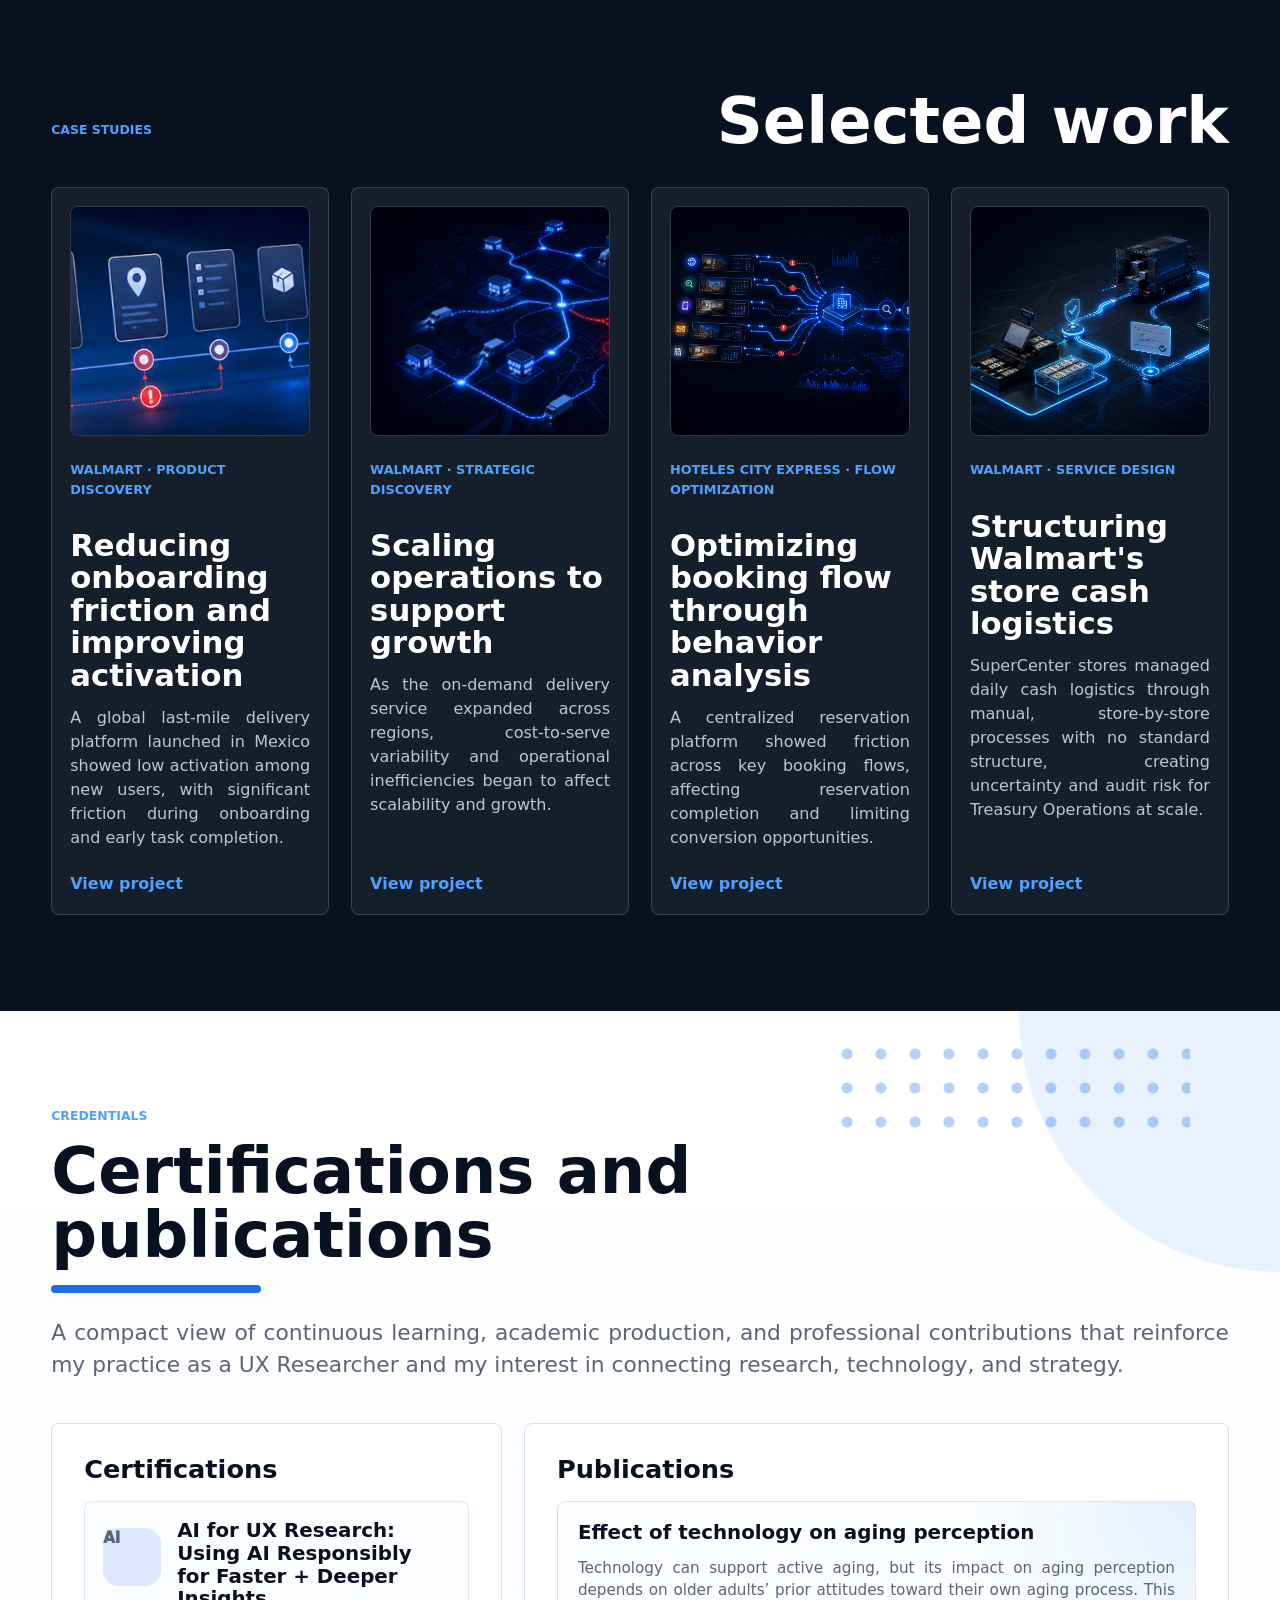
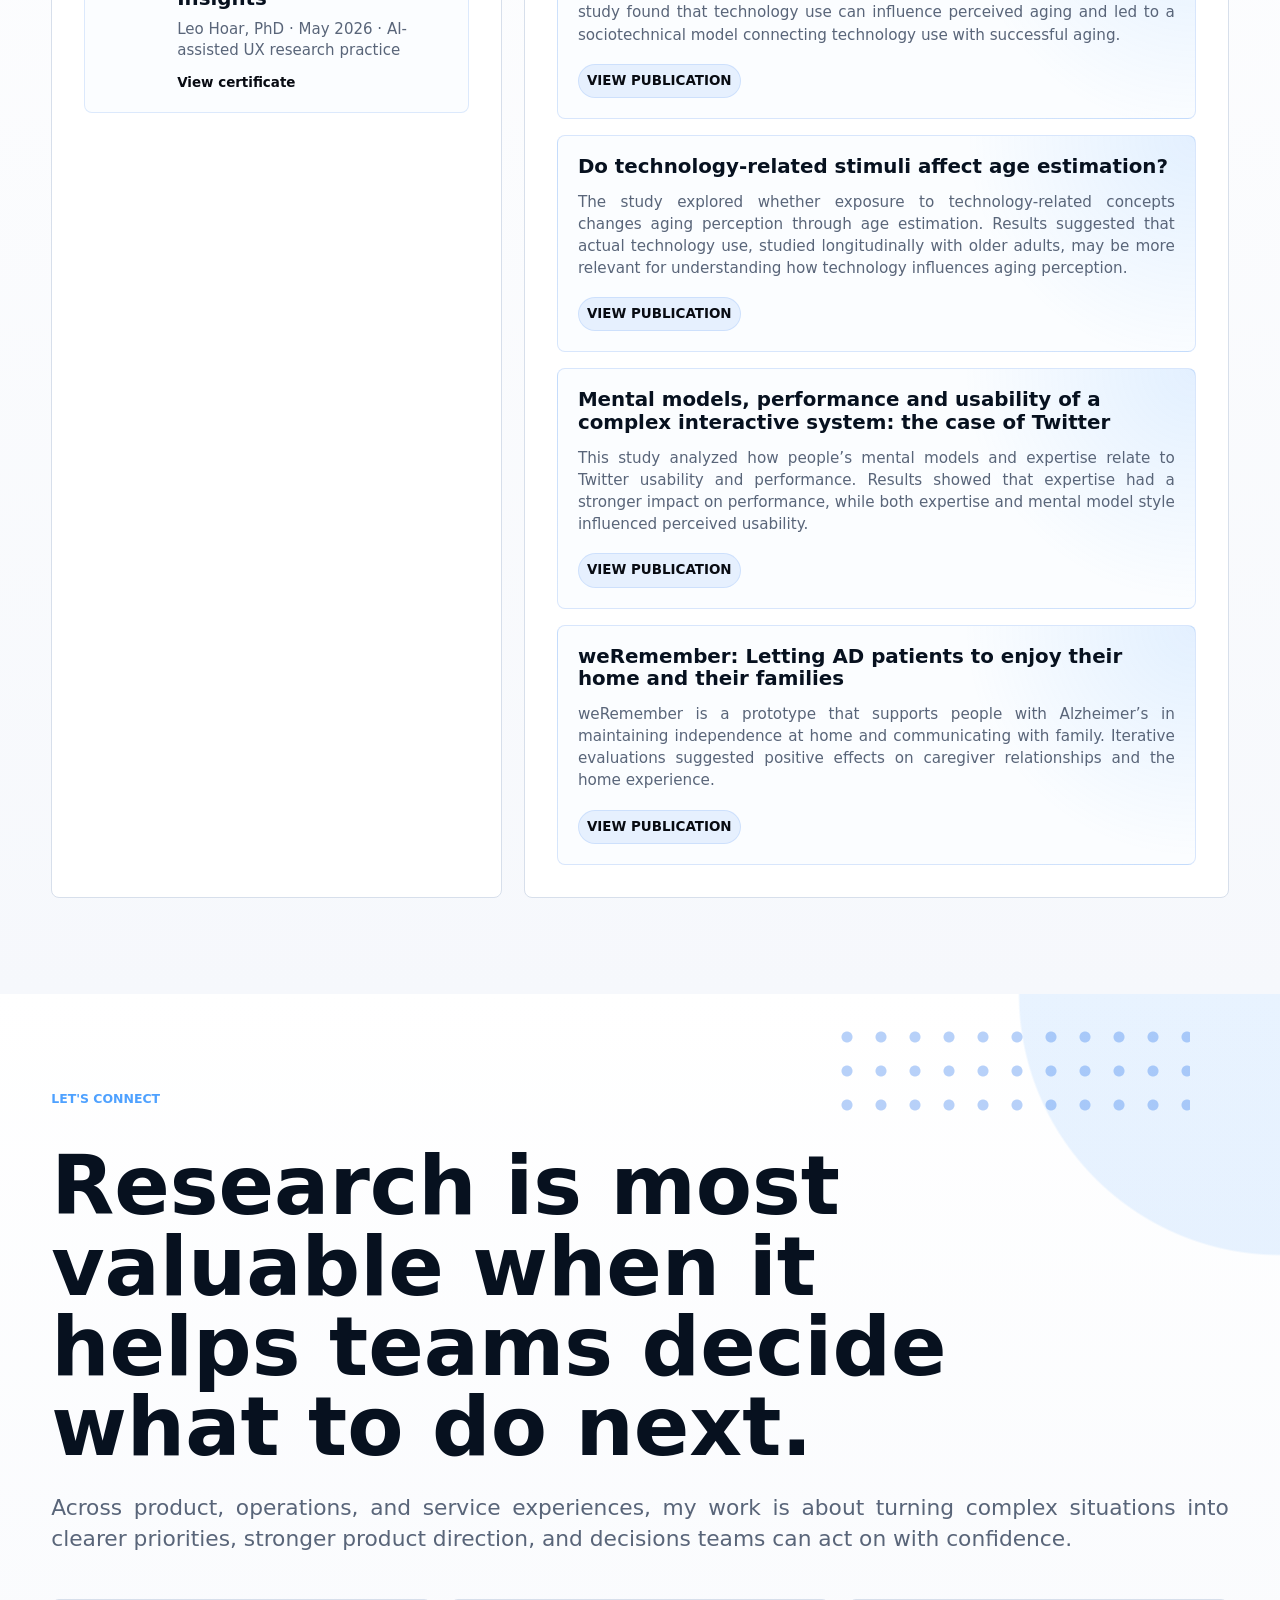
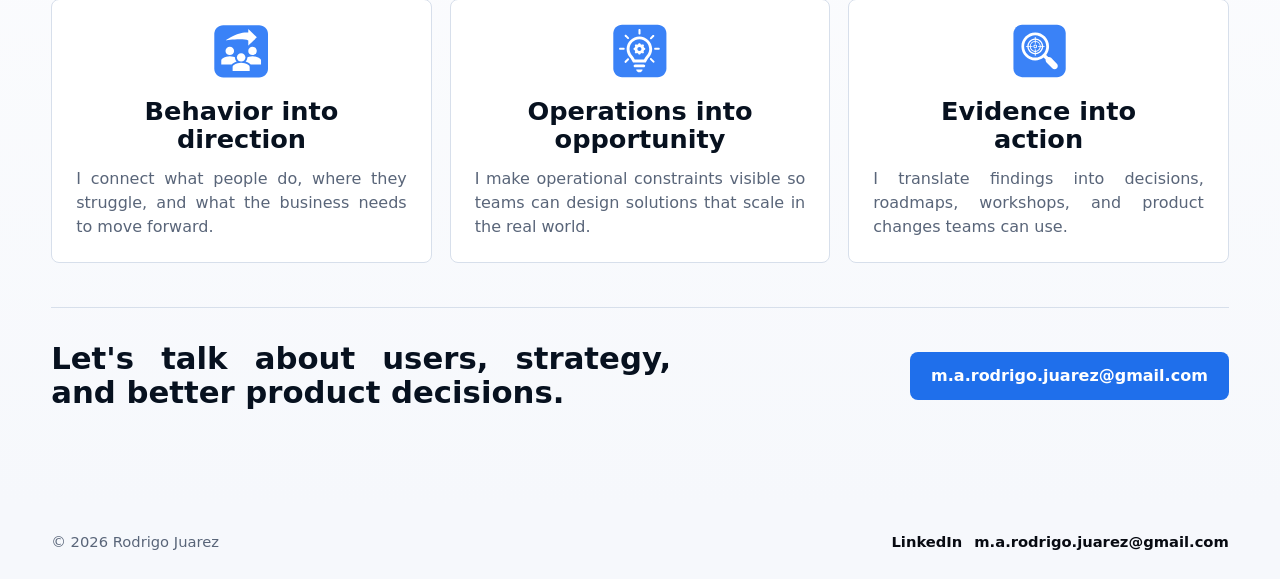
==== commit ac30be63: "Remove Spanish version links" ====
--- a/index.html
+++ b/index.html
@@ -23,7 +23,6 @@
             <a href="#approach">Approach</a>
             <a href="#case-studies">Case Studies</a>
             <a href="#contact">Contact</a>
-            <a class="language-link" href="es/index-es.html" lang="es">ES</a>
         </nav>
     </header>
 
@@ -353,7 +352,6 @@
     <footer class="site-footer">
         <span>© 2026 Rodrigo Juarez</span>
         <div>
-            <a href="es/index-es.html" lang="es">Español</a>
             <a href="https://www.linkedin.com/in/marodrigojuarez/?locale=en-US" target="_blank" rel="noreferrer">LinkedIn</a>
             <a href="mailto:m.a.rodrigo.juarez@gmail.com">m.a.rodrigo.juarez@gmail.com</a>
         </div>
--- a/styles.css
+++ b/styles.css
@@ -95,10 +95,6 @@
     color: var(--white);
 }
 
-.language-link {
-    border: 1px solid rgba(255, 255, 255, 0.24);
-}
-
 .hero {
     position: relative;
     display: grid;
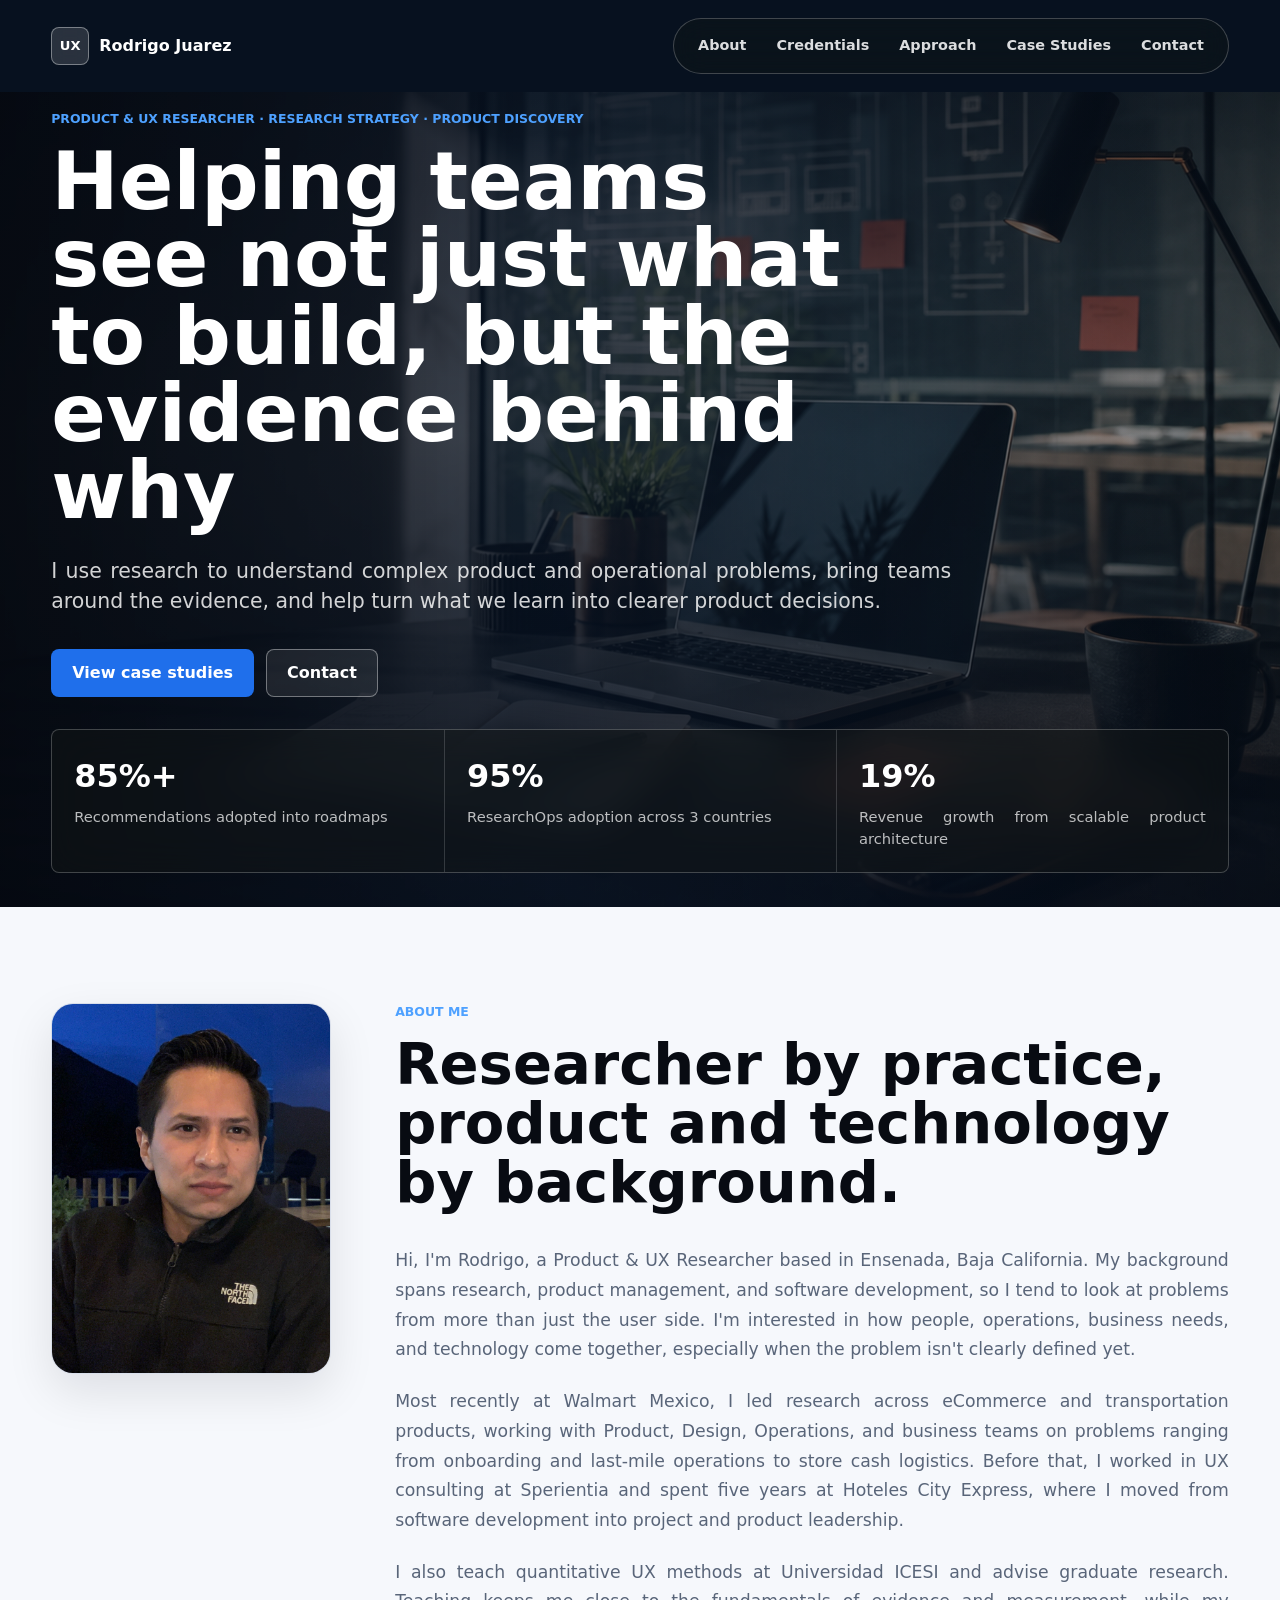
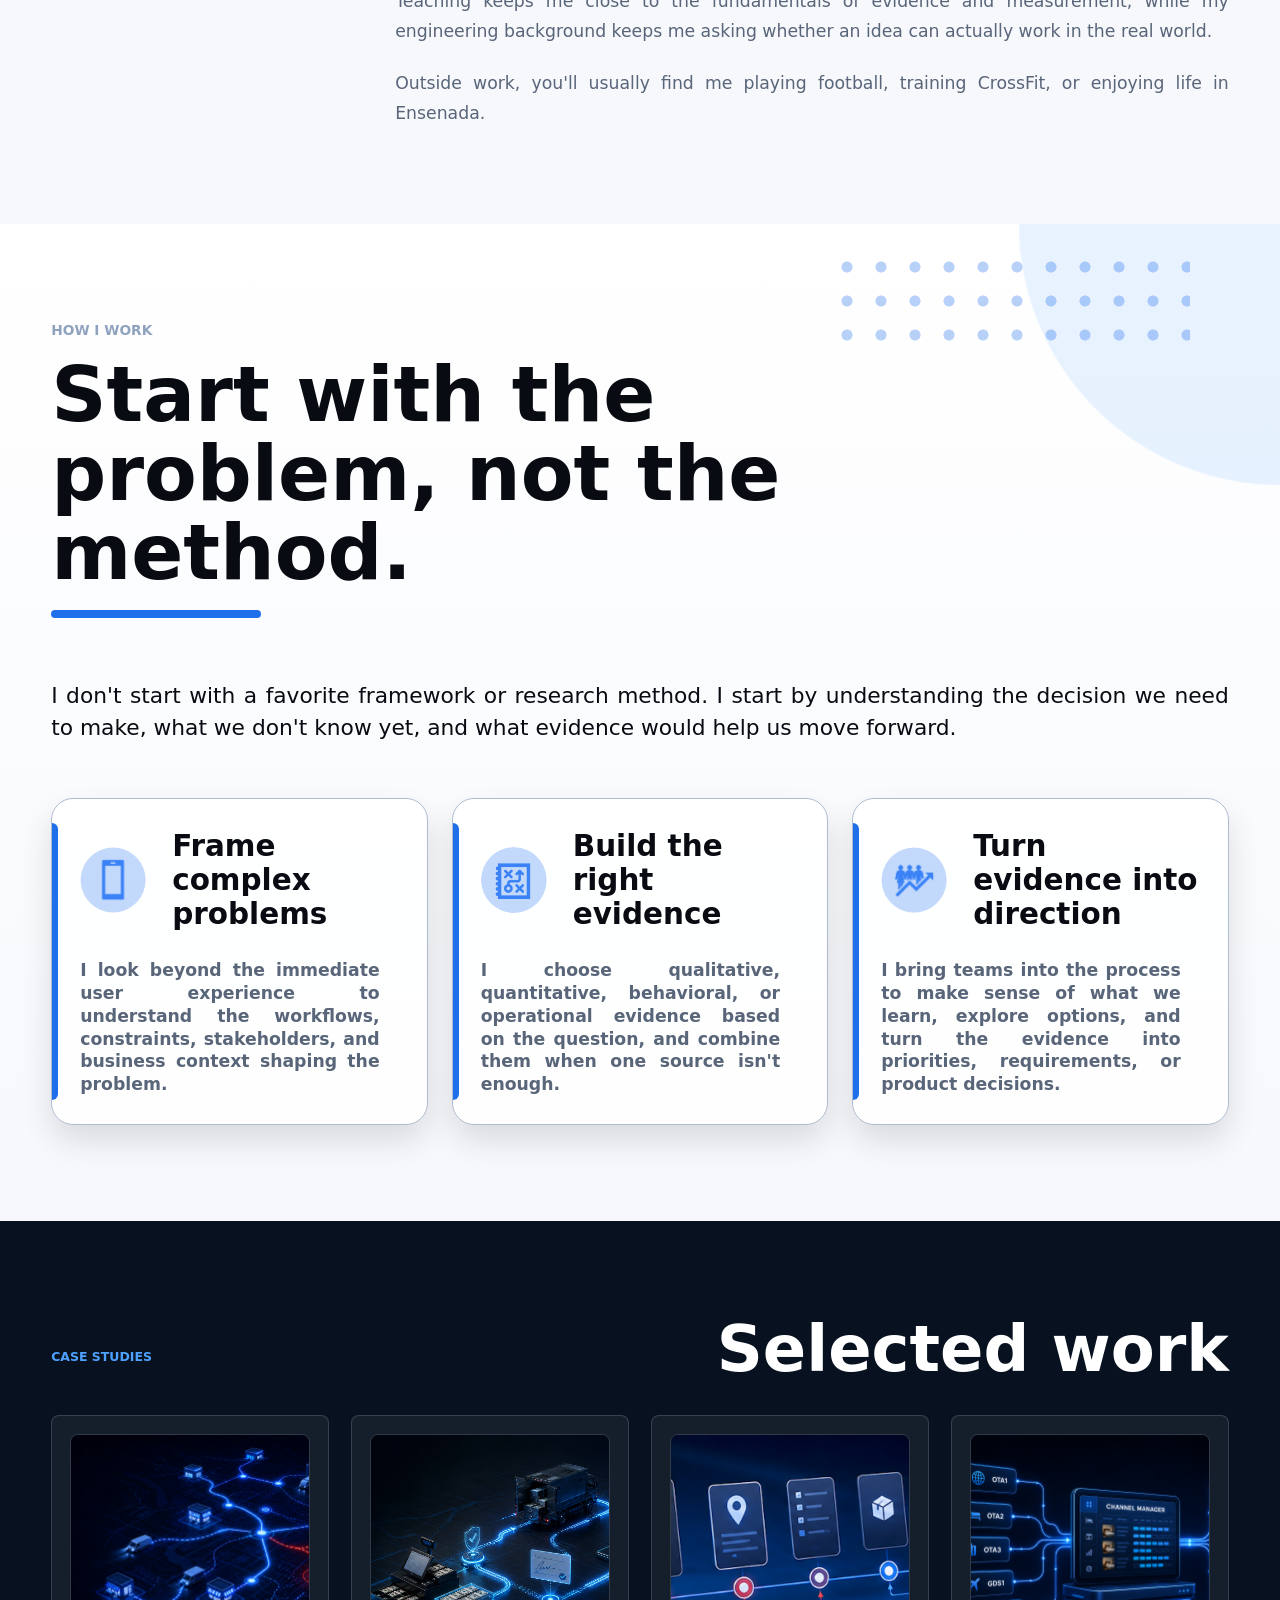
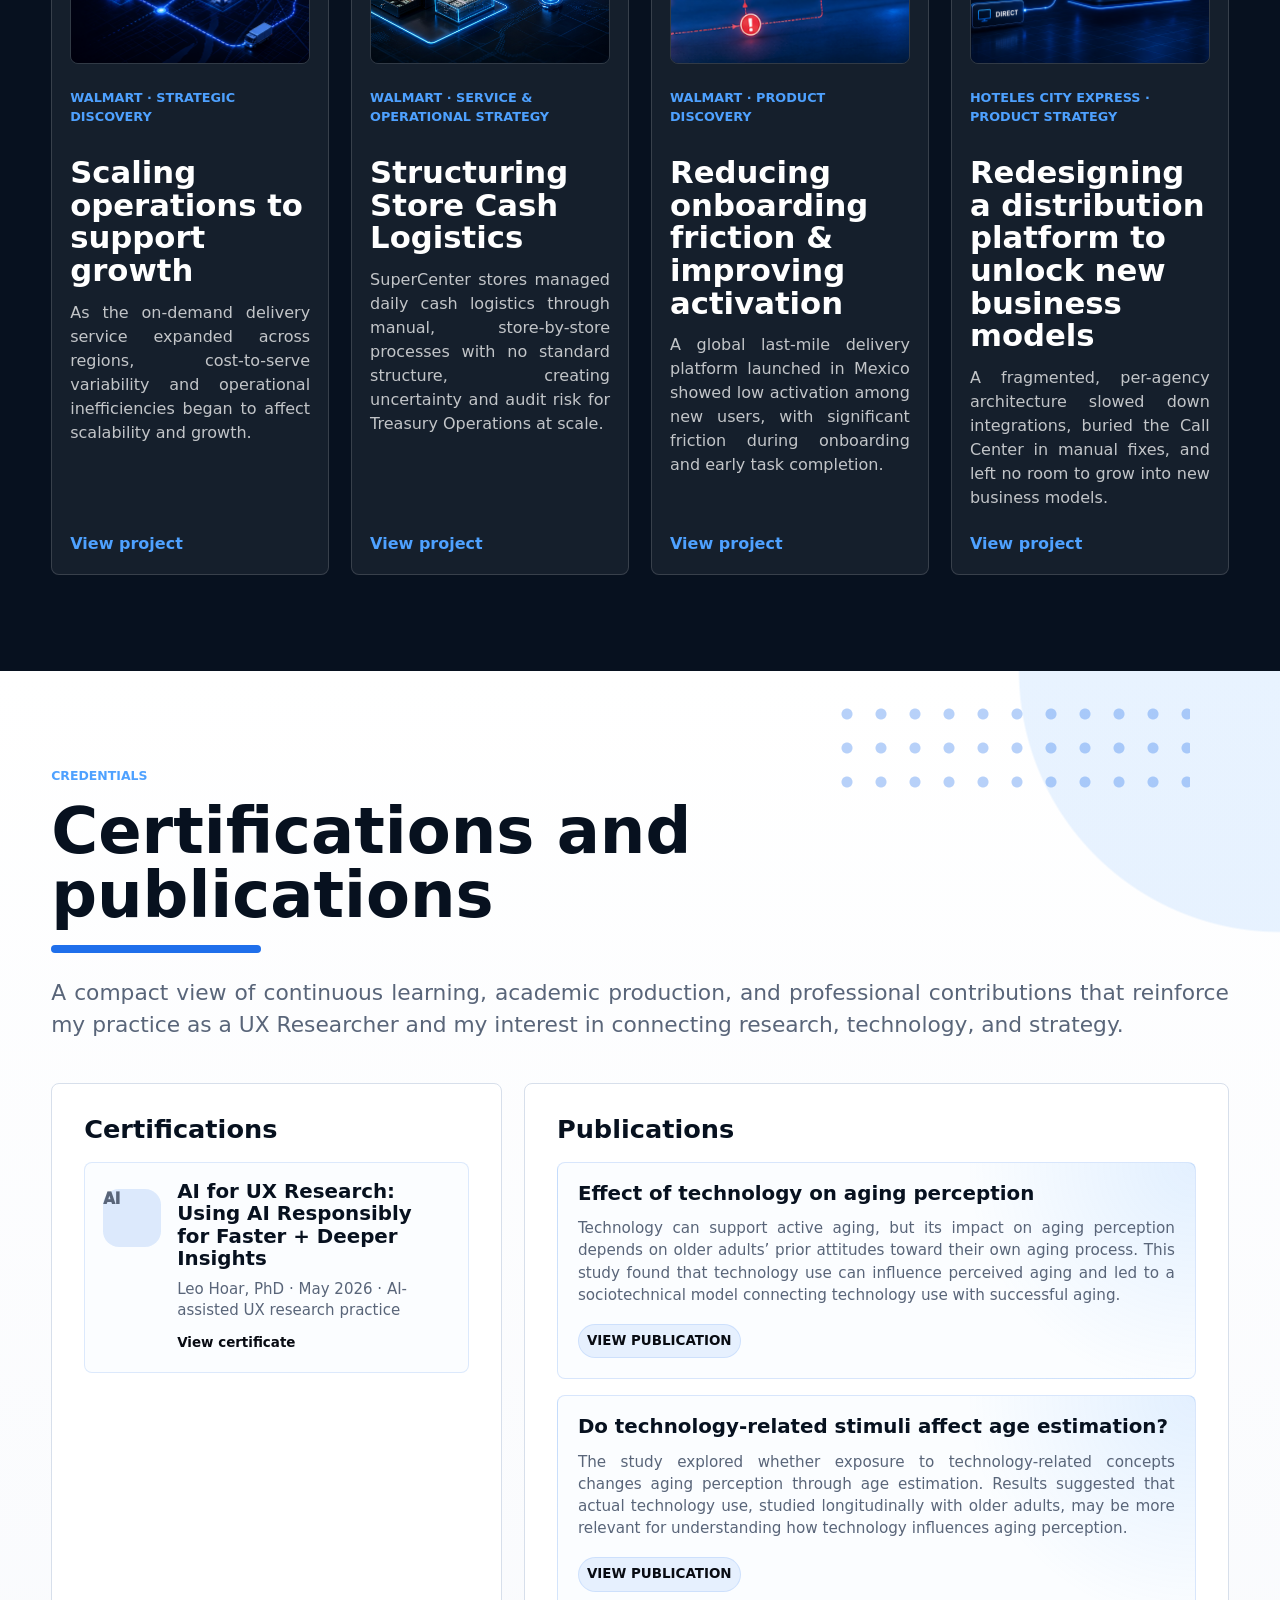
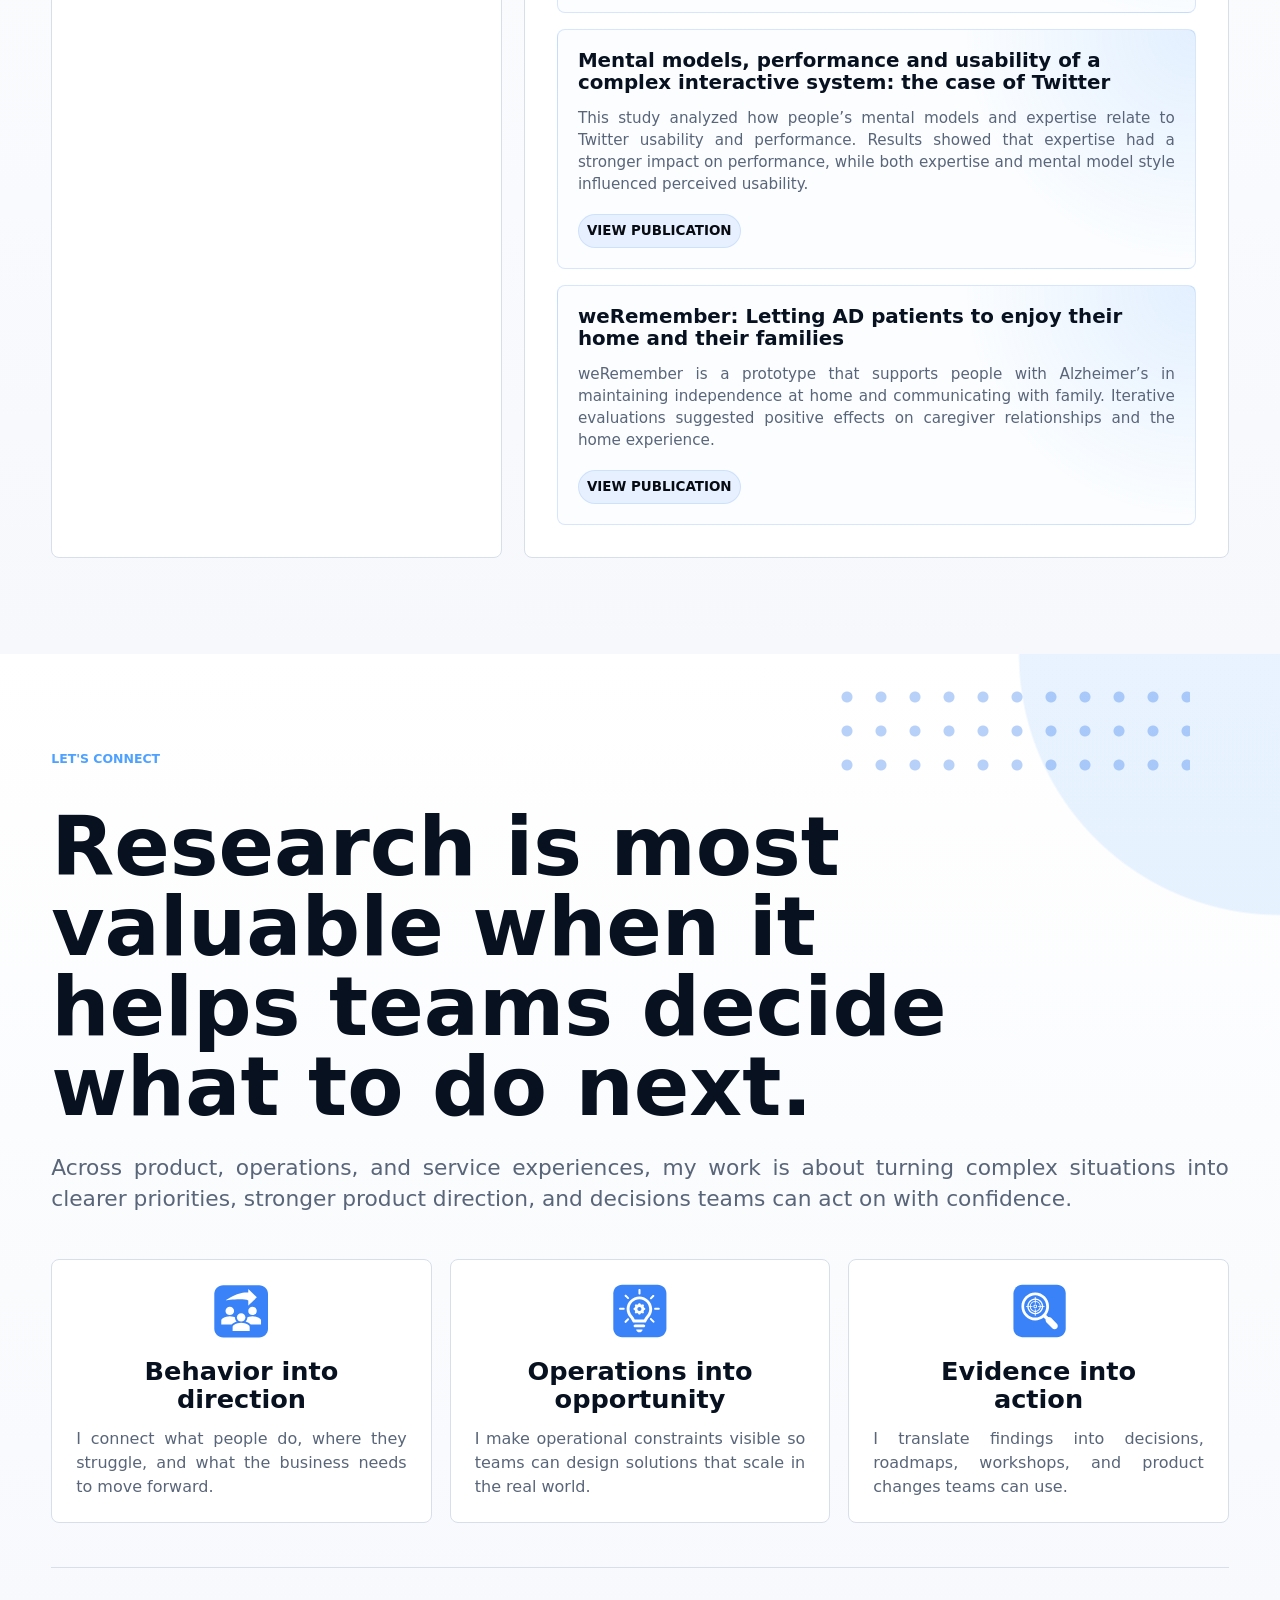
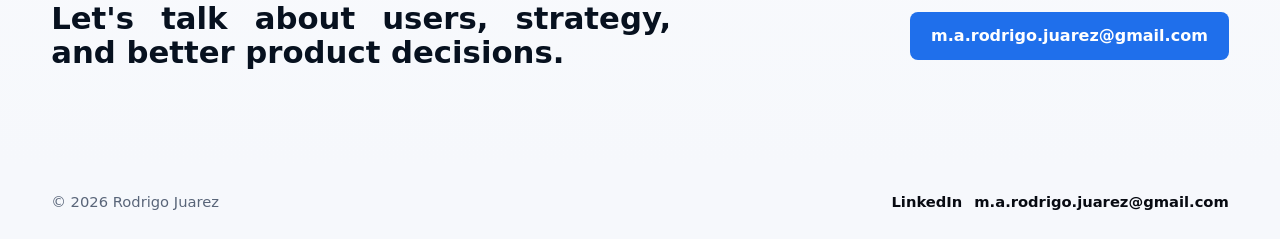
==== commit e72f7831: "Update service design portfolio cases" ====
--- a/index.html
+++ b/index.html
@@ -31,10 +31,11 @@
             <div class="hero-media" aria-hidden="true"></div>
             <div class="hero-overlay"></div>
             <div class="hero-content">
-                <p class="eyebrow">Senior UX Researcher · Turning Customer Insight into Product Decisions</p>
+                <p class="eyebrow">Product & UX Researcher · Research Strategy · Product Discovery</p>
                 <h1>Helping teams see not just what to build, but the evidence behind why</h1>
                 <p class="hero-copy">
-                    I connect user behavior, operational context, and business strategy to make product decisions backed by evidence, not instinct.
+                    I use research to understand complex product and operational problems, bring teams around the
+                    evidence, and help turn what we learn into clearer product decisions.
                 </p>
                 <div class="hero-actions">
                     <a class="button primary" href="#case-studies">View case studies</a>
@@ -43,16 +44,16 @@
             </div>
             <div class="hero-stats" aria-label="Professional highlights">
                 <article>
-                    <strong>85% roadmap impact</strong>
-                    <span>Research insights used to shape product and operational decisions</span>
-                </article>
-                <article>
-                    <strong>+38% reservations</strong>
-                    <span>Improved booking performance through flow optimization</span>
-                </article>
-                <article>
-                    <strong>+19% revenue growth</strong>
-                    <span>Supported by behavioral and operational analysis</span>
+                    <strong>85%+</strong>
+                    <span>Recommendations adopted into roadmaps</span>
+                </article>
+                <article>
+                    <strong>95%</strong>
+                    <span>ResearchOps adoption across 3 countries</span>
+                </article>
+                <article>
+                    <strong>19%</strong>
+                    <span>Revenue growth from scalable product architecture</span>
                 </article>
             </div>
         </section>
@@ -63,42 +64,29 @@
             </div>
             <div class="about-content">
                 <p class="section-kicker">About me</p>
-                <h2>Researcher, practice builder, mentor, and constant learner.</h2>
+                <h2>Researcher by practice, product and technology by background.</h2>
                 <div class="about-copy">
                     <p>
-                        Hi, I'm Rodrigo, a Senior UX Researcher living in Ensenada, Baja California. 
-                        My background combines computer science, software development, research, and product strategy, 
-                        grounded in a practical understanding of real-world operations.
-                    </p>
-                    <p>
-                        I studied Computer Engineering at the Instituto Tecnologico Autonomo de Mexico (ITAM) and later
-                        earned a Master's degree in Computer Science from the Centro de Investigacion Cientifica y de
-                        Educacion Superior de Ensenada (CICESE), with a specialization in Human-Computer Interaction.
-                    </p>
-                    <p>
-                        I recently worked at Walmart MX. I started as a Research & UX Ops manager, and then I switched 
-                        to a UX Research Manager role. In that role, I led research across eCommerce and OmniSupply 
-                        Transportation platforms, turning customer and business questions into decisions the teams could 
-                        act on.
-                    </p>
-                    <p>
-                        Before that, I worked at Sperientia, a UX research studio. I started as a UX Researcher on agile 
-                        mobile and desktop product teams, delivering complete studies in five business days, and was later 
-                        promoted to UX Research Co-Lead, where I worked directly with clients to translate business questions 
-                        into research plans and built a training program for junior researchers.
-                    </p>
-                    <p>
-                        Before working in research full-time, I spent 5 years at Hoteles City Express, where I moved from 
-                        Back-end Developer to IT Project Leader to Commercial Products Manager. By the end, I was the one 
-                        making product decisions directly: defining MVPs, negotiating with Engineering and Finance, and 
-                        launching new business lines grounded in user and market research.
-                    </p>
-                    <p>
-                       I currently teach Digital Product Evaluation Methods and direct students' dissertation research at 
-                        Universidad ICESI, which keeps me close to how the next generation is learning to do this work.
-                    </p>
-                    <p>
-                        In my free time, I like to play football, do CrossFit, and spend time with my family and friends. 
+                        Hi, I'm Rodrigo, a Product & UX Researcher based in Ensenada, Baja California. My background
+                        spans research, product management, and software development, so I tend to look at problems from
+                        more than just the user side. I'm interested in how people, operations, business needs, and
+                        technology come together, especially when the problem isn't clearly defined yet.
+                    </p>
+                    <p>
+                        Most recently at Walmart Mexico, I led research across eCommerce and transportation products,
+                        working with Product, Design, Operations, and business teams on problems ranging from onboarding
+                        and last-mile operations to store cash logistics. Before that, I worked in UX consulting at
+                        Sperientia and spent five years at Hoteles City Express, where I moved from software development
+                        into project and product leadership.
+                    </p>
+                    <p>
+                        I also teach quantitative UX methods at Universidad ICESI and advise graduate research. Teaching
+                        keeps me close to the fundamentals of evidence and measurement, while my engineering background
+                        keeps me asking whether an idea can actually work in the real world.
+                    </p>
+                    <p>
+                        Outside work, you'll usually find me playing football, training CrossFit, or enjoying life in
+                        Ensenada.
                     </p>
                 </div>
             </div>
@@ -106,19 +94,14 @@
 
         <section class="section research-overview" id="approach">
             <div class="overview-header">
-                <p class="section-kicker">Research Approach</p>
-                <h2>Behavior-driven product research</h2>
+                <p class="section-kicker">How I work</p>
+                <h2>Start with the problem, not the method.</h2>
                 <span class="title-rule" aria-hidden="true"></span>
             </div>
             <div class="overview-copy">
                 <p>
-                    I design and lead mixed-method research initiatives that connect user behavior, operational realities, 
-                    and business strategy, and I use that evidence to make and defend the product decisions that drive 
-                    measurable outcomes.
-                </p>
-                <p>
-                    My work focuses on identifying friction across critical journeys, understanding behavioral patterns, 
-                    and translating insights into product opportunities I can act on.
+                    I don't start with a favorite framework or research method. I start by understanding the decision we
+                    need to make, what we don't know yet, and what evidence would help us move forward.
                 </p>
             </div>
             <div class="capability-grid">
@@ -127,30 +110,30 @@
                         <span class="capability-icon" aria-hidden="true">
                             <img src="assets/cel.png" alt="" />
                         </span>
-                        <h3>Product activation</h3>
-                    </div>
-                    <p>Understanding onboarding friction, user behavior, and critical moments across digital journeys to
-                        improve activation and time-to-value.</p>
+                        <h3>Frame complex problems</h3>
+                    </div>
+                    <p>I look beyond the immediate user experience to understand the workflows, constraints,
+                        stakeholders, and business context shaping the problem.</p>
                 </article>
                 <article class="capability">
                     <div class="capability-heading">
                         <span class="capability-icon" aria-hidden="true">
                             <img src="assets/strategic.png" alt="" />
                         </span>
-                        <h3>Strategic scalability</h3>
-                    </div>
-                    <p>Connecting operational context, market variability, and business priorities to support scalable
-                        product and service decisions.</p>
+                        <h3>Build the right evidence</h3>
+                    </div>
+                    <p>I choose qualitative, quantitative, behavioral, or operational evidence based on the question,
+                        and combine them when one source isn't enough.</p>
                 </article>
                 <article class="capability">
                     <div class="capability-heading">
                         <span class="capability-icon" aria-hidden="true">
                             <img src="assets/behavior.png" alt="" />
                         </span>
-                        <h3>Behavioral optimization</h3>
-                    </div>
-                    <p>Using behavioral analysis and flow optimization to identify opportunities that improve conversion
-                        and business performance.</p>
+                        <h3>Turn evidence into direction</h3>
+                    </div>
+                    <p>I bring teams into the process to make sense of what we learn, explore options, and turn the
+                        evidence into priorities, requirements, or product decisions.</p>
                 </article>
             </div>
         </section>
@@ -162,25 +145,11 @@
             </div>
             <div class="case-list">
                 <article class="case-card">
-                    <div class="case-image case-image-onboarding">
-                        <img src="assets/onboarding-journey-visual.png" alt="" />
-                    </div>
-                    <div class="case-meta">
-                        <span>Walmart · Product discovery</span>
-                    </div>
-                    <h3>Reducing onboarding friction and improving activation</h3>
-                    <p>
-                        A global last-mile delivery platform launched in Mexico showed low activation among new users,
-                        with significant friction during onboarding and early task completion.
-                    </p>
-                    <a class="case-link" href="project-onboarding.html">View project</a>
-                </article>
-                <article class="case-card">
                     <div class="case-image case-image-scaling">
                         <img src="assets/scaling-operations-hero.png" alt="" />
                     </div>
                     <div class="case-meta">
-                        <span>Walmart · Strategic discovery</span>
+                        <span>Walmart · Strategic Discovery</span>
                     </div>
                     <h3>Scaling operations to support growth</h3>
                     <p>
@@ -188,34 +157,48 @@
                         operational inefficiencies began to affect scalability and growth.
                     </p>
                     <a class="case-link" href="project-scaling-operations.html">View project</a>
-                </article>
-                <article class="case-card">
-                    <div class="case-image case-image-booking">
-                        <img src="assets/booking-flow-hero.png" alt="" />
-                    </div>
-                    <div class="case-meta">
-                        <span>Hoteles City Express · Flow optimization</span>
-                    </div>
-                    <h3>Optimizing booking flow through behavior analysis</h3>
-                    <p>
-                        A centralized reservation platform showed friction across key booking flows, affecting
-                        reservation completion and limiting conversion opportunities.
-                    </p>
-                    <a class="case-link" href="project-booking-flow.html">View project</a>
                 </article>
                 <article class="case-card">
                     <div class="case-image">
                         <img src="assets/morralla-cash-flow-hero.png" alt="" />
                     </div>
                     <div class="case-meta">
-                        <span>Walmart · Service Design</span>
-                    </div>
-                    <h3>Structuring Walmart's store cash logistics</h3>
+                        <span>Walmart · Service & Operational Strategy</span>
+                    </div>
+                    <h3>Structuring Store Cash Logistics</h3>
                     <p>
                         SuperCenter stores managed daily cash logistics through manual, store-by-store processes with no
                         standard structure, creating uncertainty and audit risk for Treasury Operations at scale.
                     </p>
                     <a class="case-link" href="project-morralla.html">View project</a>
+                </article>
+                <article class="case-card">
+                    <div class="case-image case-image-onboarding">
+                        <img src="assets/onboarding-journey-visual.png" alt="" />
+                    </div>
+                    <div class="case-meta">
+                        <span>Walmart · Product Discovery</span>
+                    </div>
+                    <h3>Reducing onboarding friction & improving activation</h3>
+                    <p>
+                        A global last-mile delivery platform launched in Mexico showed low activation among new users,
+                        with significant friction during onboarding and early task completion.
+                    </p>
+                    <a class="case-link" href="project-onboarding.html">View project</a>
+                </article>
+                <article class="case-card">
+                    <div class="case-image case-image-booking">
+                        <img src="assets/booking-flow-channel-manager-hero.png" alt="" />
+                    </div>
+                    <div class="case-meta">
+                        <span>Hoteles City Express · Product Strategy</span>
+                    </div>
+                    <h3>Redesigning a distribution platform to unlock new business models</h3>
+                    <p>
+                        A fragmented, per-agency architecture slowed down integrations, buried the Call Center in manual
+                        fixes, and left no room to grow into new business models.
+                    </p>
+                    <a class="case-link" href="project-booking-flow.html">View project</a>
                 </article>
             </div>
         </section>
--- a/styles.css
+++ b/styles.css
@@ -1450,6 +1450,115 @@
     hyphens: auto;
 }
 
+.approach-stack {
+    display: grid;
+    gap: 18px;
+}
+
+.approach-stack>section {
+    display: grid;
+    gap: 8px;
+}
+
+.approach-stack h3 {
+    margin: 0;
+    color: var(--ink);
+    font-size: clamp(1rem, 1.35vw, 1.15rem);
+    line-height: 1.18;
+}
+
+.approach-stack p {
+    margin: 0;
+}
+
+.workstream-list {
+    display: grid;
+    gap: 12px;
+}
+
+.workstream-list article {
+    display: grid;
+    grid-template-columns: 36px minmax(0, 1fr);
+    gap: 14px;
+    padding: 14px 0;
+    border-top: 1px solid var(--line);
+}
+
+.workstream-list article:last-child {
+    border-bottom: 1px solid var(--line);
+}
+
+.workstream-list span {
+    display: grid;
+    width: 32px;
+    height: 32px;
+    place-items: center;
+    border-radius: 999px;
+    background: #edf4ff;
+    color: var(--teal);
+    font-size: 0.72rem;
+    font-weight: 950;
+}
+
+.role-stack {
+    display: grid;
+    gap: 16px;
+}
+
+.role-stack>p {
+    margin-top: 0;
+}
+
+.role-list {
+    display: grid;
+    gap: 0;
+}
+
+.role-list article {
+    padding: 14px 0;
+    border-top: 1px solid var(--line);
+}
+
+.role-list article:last-child {
+    border-bottom: 1px solid var(--line);
+}
+
+.role-list h3 {
+    margin: 0;
+    color: var(--ink);
+    font-size: clamp(1rem, 1.3vw, 1.12rem);
+    line-height: 1.16;
+}
+
+.role-list p {
+    margin: 7px 0 0;
+}
+
+.impact-stack {
+    display: grid;
+    gap: 16px;
+}
+
+.impact-stack>h3 {
+    margin: 0;
+    color: var(--ink);
+    font-size: clamp(1rem, 1.35vw, 1.15rem);
+    line-height: 1.18;
+}
+
+.impact-stack>p {
+    margin-top: 0;
+}
+
+.case-note {
+    padding: 12px 14px;
+    border-left: 3px solid rgba(31, 111, 235, 0.5);
+    background: #f7faff;
+    color: var(--muted);
+    font-size: 0.9rem;
+    line-height: 1.42;
+}
+
 .case-evidence {
     display: flex;
     min-height: 100%;
@@ -1700,13 +1809,11 @@
 .scaling-hero {
     position: relative;
     display: grid;
-    min-height: 520px;
+    min-height: 280px;
     overflow: hidden;
-    padding: 108px clamp(20px, 5vw, 64px) 64px;
+    padding: 56px clamp(20px, 5vw, 64px) 34px;
     color: #ffffff;
-    background:
-        radial-gradient(circle at 76% 48%, rgba(31, 111, 235, 0.3), transparent 28%),
-        linear-gradient(135deg, #020711 0%, #06101d 48%, #081d35 100%);
+    background: #030914;
 }
 
 .scaling-hero::after {
@@ -1715,15 +1822,15 @@
     inset: 0;
     z-index: 1;
     background:
-        linear-gradient(90deg, rgba(2, 7, 17, 0.96) 0%, rgba(2, 7, 17, 0.72) 36%, rgba(2, 7, 17, 0.12) 100%),
-        linear-gradient(180deg, rgba(2, 7, 17, 0.05), rgba(2, 7, 17, 0.28));
+        linear-gradient(90deg, rgba(3, 9, 20, 0.82) 0%, rgba(3, 9, 20, 0.6) 42%, rgba(3, 9, 20, 0.14) 100%),
+        linear-gradient(180deg, rgba(3, 9, 20, 0.04), rgba(3, 9, 20, 0.24));
     pointer-events: none;
 }
 
 .scaling-hero-copy {
     position: relative;
     z-index: 3;
-    max-width: 590px;
+    max-width: 720px;
 }
 
 .scaling-hero .project-label {
@@ -1732,17 +1839,17 @@
 }
 
 .scaling-hero h1 {
-    max-width: 560px;
-    margin: 0;
-    font-size: clamp(3.1rem, 5.3vw, 5.45rem);
-    line-height: 0.98;
+    max-width: 720px;
+    margin: 0;
+    font-size: clamp(2.55rem, 4.05vw, 4.3rem);
+    line-height: 1;
 }
 
 .scaling-hero-subtitle {
-    max-width: 560px;
-    margin: 22px 0 0;
+    max-width: 650px;
+    margin: 18px 0 0;
     color: #9fd0ff;
-    font-size: clamp(1.12rem, 2vw, 1.55rem);
+    font-size: clamp(1rem, 1.55vw, 1.26rem);
     line-height: 1.28;
 }
 
@@ -1756,9 +1863,9 @@
 
 .operations-visual {
     position: absolute;
-    inset: 0 0 0 auto;
+    inset: 0;
     z-index: 0;
-    width: min(70vw, 1120px);
+    width: 100%;
     overflow: hidden;
 }
 
@@ -1772,10 +1879,597 @@
     filter: saturate(1.05) contrast(1.04);
 }
 
+.scaling-challenge-section {
+    padding: 58px clamp(20px, 5vw, 64px) 18px;
+    background: #ffffff;
+}
+
+.scaling-section-kicker {
+    display: flex;
+    align-items: baseline;
+    gap: 16px;
+    margin-bottom: 22px;
+    color: var(--teal);
+    text-transform: uppercase;
+}
+
+.scaling-section-kicker span {
+    font-size: clamp(1.75rem, 3vw, 2.35rem);
+    font-weight: 900;
+    line-height: 1;
+}
+
+.scaling-section-kicker p {
+    margin: 0;
+    font-size: 0.94rem;
+    font-weight: 900;
+    letter-spacing: 0.02em;
+}
+
+.scaling-challenge-section>h2 {
+    max-width: 980px;
+    margin: 0;
+    color: var(--ink);
+    font-size: clamp(1.7rem, 3vw, 2.45rem);
+    line-height: 1.08;
+}
+
+.format-comparison {
+    display: grid;
+    width: min(1180px, 100%);
+    grid-template-columns: minmax(300px, 420px) minmax(170px, 230px) minmax(300px, 420px);
+    gap: clamp(18px, 2.8vw, 36px);
+    align-items: center;
+    justify-content: center;
+    margin: 26px auto 0;
+}
+
+.format-card {
+    display: grid;
+    grid-template-columns: 58px minmax(0, 1fr);
+    gap: 16px;
+    min-height: 148px;
+    align-items: center;
+    padding: clamp(16px, 1.8vw, 22px);
+    border: 1px solid var(--line);
+    border-radius: 12px;
+    background: linear-gradient(180deg, #ffffff 0%, #fbfdff 100%);
+}
+
+.format-card h3 {
+    max-width: 300px;
+    margin: 0 0 12px;
+    color: var(--teal);
+    font-size: clamp(0.98rem, 1.25vw, 1.12rem);
+    font-weight: 900;
+    line-height: 1.22;
+    text-transform: uppercase;
+}
+
+.format-card ul {
+    display: grid;
+    gap: 7px;
+    margin: 0;
+    padding: 0;
+    color: var(--ink);
+    font-size: clamp(0.88rem, 1vw, 0.96rem);
+    line-height: 1.35;
+    list-style: none;
+}
+
+.format-card-icon,
+.challenge-question-icon {
+    display: grid;
+    place-items: center;
+    color: var(--teal);
+}
+
+.format-card-icon svg,
+.challenge-question-icon svg {
+    width: 48px;
+    height: 48px;
+    overflow: visible;
+}
+
+.format-card-icon path,
+.challenge-question-icon path,
+.challenge-question-icon circle {
+    fill: none;
+    stroke: currentColor;
+    stroke-width: 3;
+    stroke-linecap: round;
+    stroke-linejoin: round;
+}
+
+.format-card-bodega {
+    border-color: rgba(11, 121, 68, 0.2);
+}
+
+.format-card-bodega h3,
+.format-card-bodega .format-card-icon {
+    color: #087a46;
+}
+
+.common-model-bridge {
+    display: grid;
+    grid-template-columns: 1fr auto 1fr;
+    gap: 14px;
+    align-items: center;
+    justify-items: center;
+}
+
+.common-model {
+    display: grid;
+    width: 126px;
+    height: 126px;
+    place-items: center;
+    padding: 12px;
+    border-radius: 999px;
+    background: radial-gradient(circle, #ffffff 0%, #eef5ff 72%, rgba(238, 245, 255, 0) 73%);
+    text-align: center;
+}
+
+.common-model img {
+    width: 60px;
+    height: 60px;
+    object-fit: contain;
+}
+
+.common-model p {
+    margin: 0;
+    color: var(--teal);
+    font-size: 0.78rem;
+    font-weight: 900;
+    line-height: 1.15;
+    text-transform: uppercase;
+}
+
+.bridge-line {
+    position: relative;
+    width: 100%;
+    min-width: 54px;
+    height: 2px;
+    border-top: 2px dashed currentColor;
+}
+
+.bridge-line::before,
+.bridge-line::after {
+    content: "";
+    position: absolute;
+    top: -5px;
+    width: 10px;
+    height: 10px;
+    border-top: 2px solid currentColor;
+    border-left: 2px solid currentColor;
+}
+
+.bridge-line-left {
+    color: var(--teal);
+}
+
+.bridge-line-left::before {
+    left: 0;
+    transform: rotate(-45deg);
+}
+
+.bridge-line-left::after {
+    display: none;
+}
+
+.bridge-line-right {
+    color: #087a46;
+}
+
+.bridge-line-right::before {
+    display: none;
+}
+
+.bridge-line-right::after {
+    right: 0;
+    transform: rotate(135deg);
+}
+
+.challenge-question-card {
+    display: grid;
+    grid-template-columns: 72px minmax(0, 1fr);
+    gap: 22px;
+    align-items: center;
+    margin-top: 22px;
+    padding: clamp(18px, 2.2vw, 26px);
+    border: 1px solid rgba(31, 111, 235, 0.16);
+    border-radius: 12px;
+    background: linear-gradient(135deg, #f8fbff 0%, #ffffff 100%);
+}
+
+.challenge-question-icon {
+    width: 64px;
+    height: 64px;
+    border-radius: 999px;
+    background: #edf4ff;
+}
+
+.challenge-question-icon svg {
+    width: 42px;
+    height: 42px;
+}
+
+.challenge-question-card h3 {
+    margin: 0;
+    color: var(--ink);
+    font-size: clamp(1.02rem, 1.45vw, 1.28rem);
+    line-height: 1.24;
+}
+
+.challenge-question-card p {
+    max-width: 1120px;
+    margin: 8px 0 0;
+    color: var(--muted);
+    font-size: clamp(0.94rem, 1.1vw, 1.05rem);
+    line-height: 1.55;
+    text-align: justify;
+    text-align-last: auto;
+    hyphens: auto;
+}
+
+.scaling-approach-section {
+    padding: 34px clamp(20px, 5vw, 64px) 34px;
+    background: #ffffff;
+}
+
+.scaling-approach-section>h2 {
+    max-width: 920px;
+    margin: 0;
+    color: var(--ink);
+    font-size: clamp(1.35rem, 2.35vw, 2rem);
+    line-height: 1.15;
+}
+
+.approach-question-grid {
+    display: grid;
+    grid-template-columns: repeat(3, minmax(0, 1fr));
+    gap: clamp(18px, 3vw, 34px);
+    margin-top: 28px;
+}
+
+.approach-question-card {
+    display: grid;
+    grid-template-columns: 74px minmax(0, 1fr);
+    gap: 20px;
+    min-height: 232px;
+    padding: clamp(18px, 2vw, 26px);
+    border: 1px solid rgba(31, 111, 235, 0.16);
+    border-radius: 12px;
+    background: linear-gradient(180deg, #ffffff 0%, #fbfdff 100%);
+}
+
+.approach-question-card h3 {
+    margin: 0;
+    color: var(--teal);
+    font-size: clamp(1rem, 1.35vw, 1.22rem);
+    font-weight: 900;
+    line-height: 1.16;
+    text-transform: uppercase;
+}
+
+.approach-question-card h4 {
+    margin: 12px 0 0;
+    color: var(--ink);
+    font-size: clamp(1.02rem, 1.3vw, 1.18rem);
+    line-height: 1.22;
+}
+
+.approach-question-card p {
+    margin: 14px 0 0;
+    color: var(--muted);
+    font-size: clamp(0.92rem, 1.08vw, 1rem);
+    line-height: 1.52;
+}
+
+.approach-question-icon {
+    display: grid;
+    width: 64px;
+    height: 64px;
+    place-items: center;
+    border: 1px solid rgba(31, 111, 235, 0.18);
+    border-radius: 999px;
+    background: #edf4ff;
+    color: var(--teal);
+}
+
+.approach-question-icon svg {
+    width: 42px;
+    height: 42px;
+    overflow: visible;
+}
+
+.approach-question-icon path,
+.approach-question-icon circle,
+.approach-role-icon path,
+.approach-role-icon circle {
+    fill: none;
+    stroke: currentColor;
+    stroke-width: 3;
+    stroke-linecap: round;
+    stroke-linejoin: round;
+}
+
+.approach-question-technology {
+    border-color: rgba(8, 122, 70, 0.18);
+}
+
+.approach-question-technology h3,
+.approach-question-technology .approach-question-icon {
+    color: #087a46;
+}
+
+.approach-question-technology .approach-question-icon {
+    border-color: rgba(8, 122, 70, 0.18);
+    background: rgba(8, 122, 70, 0.08);
+}
+
+.approach-question-economics {
+    border-color: rgba(246, 84, 32, 0.2);
+}
+
+.approach-question-economics h3,
+.approach-question-economics .approach-question-icon {
+    color: #f05423;
+}
+
+.approach-question-economics .approach-question-icon {
+    border-color: rgba(246, 84, 32, 0.22);
+    background: rgba(246, 84, 32, 0.08);
+}
+
+.approach-role-note {
+    display: grid;
+    grid-template-columns: 72px minmax(0, 1fr);
+    gap: 22px;
+    align-items: center;
+    margin-top: 24px;
+    padding: clamp(18px, 2.2vw, 26px);
+    border: 1px solid rgba(31, 111, 235, 0.16);
+    border-radius: 12px;
+    background: linear-gradient(135deg, #f8fbff 0%, #ffffff 100%);
+}
+
+.approach-role-icon {
+    display: grid;
+    width: 64px;
+    height: 64px;
+    place-items: center;
+    border-radius: 999px;
+    background: #edf4ff;
+    color: var(--teal);
+}
+
+.approach-role-icon svg {
+    width: 42px;
+    height: 42px;
+}
+
+.approach-role-note p {
+    margin: 0;
+    color: var(--muted);
+    font-size: clamp(0.96rem, 1.14vw, 1.08rem);
+    line-height: 1.5;
+}
+
+.scaling-learnings-section {
+    padding: 34px clamp(20px, 5vw, 64px) 42px;
+    background: #ffffff;
+}
+
+.learning-grid {
+    display: grid;
+    grid-template-columns: repeat(3, minmax(0, 1fr));
+    gap: clamp(18px, 2.7vw, 30px);
+    margin-top: 20px;
+}
+
+.learning-card {
+    display: grid;
+    align-content: start;
+    min-height: 520px;
+    padding: clamp(18px, 2.2vw, 28px);
+    border-right: 1px solid var(--line);
+}
+
+.learning-card:last-child {
+    border-right: 0;
+}
+
+.learning-label {
+    margin: 0 0 12px;
+    color: var(--teal);
+    font-size: 0.9rem;
+    font-weight: 900;
+    letter-spacing: 0.03em;
+    line-height: 1;
+    text-transform: uppercase;
+}
+
+.learning-technology .learning-label {
+    color: #087a46;
+}
+
+.learning-economics .learning-label {
+    color: #f05423;
+}
+
+.learning-card h2 {
+    margin: 0;
+    color: var(--ink);
+    font-size: clamp(1.2rem, 1.85vw, 1.75rem);
+    line-height: 1.12;
+}
+
+.learning-card>p:not(.learning-label),
+.learning-note {
+    margin: 14px 0 0;
+    color: var(--muted);
+    font-size: clamp(0.92rem, 1.08vw, 1rem);
+    line-height: 1.52;
+}
+
+.learning-visual-image {
+    display: block;
+    width: 100%;
+    max-width: 100%;
+    height: auto;
+    margin-top: 26px;
+    object-fit: contain;
+}
+
+.learning-economics h3 {
+    margin: 0;
+    color: var(--ink);
+    font-size: clamp(1.05rem, 1.4vw, 1.28rem);
+    line-height: 1.2;
+    text-align: center;
+}
+
+.scaling-change-section {
+    position: relative;
+    margin: 18px clamp(20px, 5vw, 64px) 78px;
+    padding: 58px clamp(20px, 3vw, 42px) 22px;
+    border: 2px solid rgba(31, 111, 235, 0.62);
+    border-radius: 16px;
+    background: linear-gradient(135deg, #ffffff 0%, #f7fbff 100%);
+}
+
+.change-section-label {
+    position: absolute;
+    top: -2px;
+    left: 50%;
+    display: inline-flex;
+    min-width: min(520px, 72%);
+    justify-content: center;
+    gap: 14px;
+    padding: 11px 28px 13px;
+    border-radius: 0 0 16px 16px;
+    background: linear-gradient(135deg, #1247b8 0%, #1f6feb 100%);
+    color: #ffffff;
+    transform: translateX(-50%);
+}
+
+.change-section-label span,
+.change-section-label p {
+    margin: 0;
+    font-size: clamp(0.88rem, 1.3vw, 1.06rem);
+    font-weight: 950;
+    line-height: 1;
+    text-transform: uppercase;
+}
+
+.change-output-flow {
+    display: grid;
+    grid-template-columns: minmax(0, 1fr) auto minmax(0, 1fr) auto minmax(0, 1fr);
+    gap: clamp(16px, 2.6vw, 34px);
+    align-items: center;
+}
+
+.change-output {
+    display: grid;
+    grid-template-columns: 88px minmax(0, 1fr);
+    gap: 20px;
+    align-items: center;
+}
+
+.change-output-icon {
+    display: grid;
+    width: 78px;
+    height: 78px;
+    place-items: center;
+    border-radius: 999px;
+    background: linear-gradient(135deg, #1247b8 0%, #1f6feb 100%);
+    color: #ffffff;
+}
+
+.change-output-icon svg {
+    width: 42px;
+    height: 42px;
+}
+
+.change-output-icon path,
+.change-output-icon circle {
+    fill: none;
+    stroke: currentColor;
+    stroke-width: 3;
+    stroke-linecap: round;
+    stroke-linejoin: round;
+}
+
+.change-output h2 {
+    margin: 0;
+    color: var(--teal);
+    font-size: clamp(0.95rem, 1.4vw, 1.2rem);
+    font-weight: 950;
+    line-height: 1.16;
+    text-transform: uppercase;
+}
+
+.change-output p {
+    margin: 8px 0 0;
+    color: var(--ink);
+    font-size: clamp(0.92rem, 1.18vw, 1.06rem);
+    line-height: 1.38;
+}
+
+.change-output-capability .change-output-icon {
+    background: linear-gradient(135deg, #087a46 0%, #159457 100%);
+}
+
+.change-output-capability h2 {
+    color: #087a46;
+}
+
+.change-output-cost .change-output-icon {
+    background: linear-gradient(135deg, #f05423 0%, #ff7a45 100%);
+}
+
+.change-output-cost h2 {
+    color: #f05423;
+}
+
+.change-flow-arrow {
+    color: #9aa8bb;
+    font-size: clamp(1.8rem, 3vw, 2.5rem);
+    font-weight: 900;
+    line-height: 1;
+}
+
+.change-summary {
+    margin: 34px 0 0;
+    padding: 18px clamp(18px, 3vw, 30px);
+    border-radius: 10px;
+    background: linear-gradient(135deg, #0c2c83 0%, #1145b2 100%);
+    color: #ffffff;
+    font-size: clamp(1rem, 1.45vw, 1.24rem);
+    font-weight: 900;
+    line-height: 1.35;
+    text-align: center;
+}
+
+.change-summary::before {
+    content: "☆";
+    margin-right: 16px;
+    font-weight: 400;
+}
+
+.change-note {
+    margin: 18px 0 0;
+    color: #8a98ab;
+    font-size: clamp(0.88rem, 1.1vw, 1rem);
+    font-style: italic;
+    line-height: 1.45;
+    text-align: center;
+}
+
 .scaling-layout {
     grid-template-columns: minmax(360px, 0.68fr) minmax(560px, 1fr);
     gap: clamp(28px, 4vw, 52px);
-    padding-top: 34px;
+    padding-top: 40px;
 }
 
 .scaling-evidence {
@@ -1923,6 +2617,191 @@
      text-align: justify;
     text-align-last: auto;
     hyphens: auto;
+}
+
+.operational-findings {
+    display: grid;
+    gap: 14px;
+    margin-top: 16px;
+}
+
+.finding-group,
+.finding-summary {
+    padding: 16px;
+    border: 1px solid var(--line);
+    border-radius: 8px;
+    background: #fbfdff;
+}
+
+.finding-group h3,
+.finding-summary h3 {
+    margin: 0;
+    color: var(--ink);
+    font-size: 0.98rem;
+    line-height: 1.14;
+}
+
+.finding-group ul {
+    display: grid;
+    gap: 8px;
+    margin: 12px 0 0;
+    padding: 0;
+    list-style: none;
+}
+
+.finding-group li {
+    position: relative;
+    padding-left: 18px;
+    color: var(--muted);
+    font-size: 0.92rem;
+    line-height: 1.34;
+}
+
+.finding-group li::before {
+    content: "";
+    position: absolute;
+    top: 0.58em;
+    left: 0;
+    width: 7px;
+    height: 7px;
+    border-radius: 999px;
+    background: var(--teal);
+}
+
+.format-gap-grid {
+    display: grid;
+    grid-template-columns: repeat(2, minmax(0, 1fr));
+    gap: 14px;
+}
+
+.finding-summary {
+    border-color: rgba(31, 111, 235, 0.2);
+    background: #f7faff;
+}
+
+.finding-summary p {
+    margin: 10px 0 0;
+    color: var(--muted);
+    font-size: 0.95rem;
+    line-height: 1.42;
+    text-align: justify;
+    text-align-last: auto;
+    hyphens: auto;
+}
+
+.technology-table-wrap {
+    margin-top: 16px;
+    overflow-x: auto;
+    border: 1px solid var(--line);
+    border-radius: 8px;
+    background: #fbfdff;
+}
+
+.technology-table {
+    width: 100%;
+    min-width: 660px;
+    border-collapse: collapse;
+    color: var(--muted);
+    font-size: 0.86rem;
+    line-height: 1.28;
+}
+
+.technology-table th,
+.technology-table td {
+    padding: 12px;
+    border-bottom: 1px solid var(--line);
+    text-align: left;
+    vertical-align: top;
+}
+
+.technology-table tr:last-child th,
+.technology-table tr:last-child td {
+    border-bottom: 0;
+}
+
+.technology-table thead th {
+    color: var(--teal);
+    font-size: 0.72rem;
+    font-weight: 950;
+    text-transform: uppercase;
+}
+
+.technology-table tbody th {
+    color: var(--ink);
+    font-weight: 900;
+}
+
+.technology-table td:last-child {
+    color: var(--ink);
+    font-weight: 800;
+}
+
+.technology-comparison-note {
+    margin: 14px 0 0;
+    color: var(--muted);
+    font-size: 0.95rem;
+    line-height: 1.42;
+    text-align: justify;
+    text-align-last: auto;
+    hyphens: auto;
+}
+
+.cost-analysis-content {
+    display: grid;
+    gap: 18px;
+    margin-top: 16px;
+}
+
+.cost-analysis-content section {
+    display: grid;
+    gap: 10px;
+}
+
+.cost-analysis-content h3 {
+    margin: 0;
+    color: var(--ink);
+    font-size: clamp(1rem, 1.35vw, 1.15rem);
+    line-height: 1.18;
+}
+
+.cost-analysis-content p {
+    margin: 0;
+    color: var(--muted);
+    font-size: 0.95rem;
+    line-height: 1.42;
+    text-align: justify;
+    text-align-last: auto;
+    hyphens: auto;
+}
+
+.cost-option-grid {
+    display: grid;
+    grid-template-columns: repeat(2, minmax(0, 1fr));
+    gap: 14px;
+}
+
+.cost-option-grid article,
+.cost-decision-support {
+    padding: 16px;
+    border: 1px solid var(--line);
+    border-radius: 8px;
+    background: #fbfdff;
+}
+
+.cost-option-grid h4 {
+    margin: 0;
+    color: var(--ink);
+    font-size: 0.95rem;
+    line-height: 1.16;
+}
+
+.cost-option-grid p {
+    margin-top: 8px;
+}
+
+.cost-decision-support {
+    border-color: rgba(31, 111, 235, 0.2);
+    background: #f7faff;
 }
 
 .scaling-insight-list {
@@ -2026,6 +2905,59 @@
     hyphens: auto;
 }
 
+.standardization-path {
+    display: grid;
+    grid-template-columns: minmax(0, 1fr) auto minmax(0, 1fr) auto minmax(0, 1fr);
+    gap: 14px;
+    align-items: stretch;
+    margin-top: 20px;
+}
+
+.standardization-path article {
+    padding: 18px;
+    border: 1px solid rgba(31, 111, 235, 0.18);
+    border-radius: 8px;
+    background: rgba(255, 255, 255, 0.86);
+}
+
+.standardization-path h3 {
+    margin: 0;
+    color: #0d47a1;
+    font-size: 0.9rem;
+    font-weight: 950;
+    line-height: 1.14;
+    text-transform: uppercase;
+}
+
+.standardization-path p {
+    margin: 10px 0 0;
+    color: var(--muted);
+    font-size: 0.92rem;
+    line-height: 1.38;
+    text-align: justify;
+    text-align-last: auto;
+    hyphens: auto;
+}
+
+.standardization-arrow {
+    display: grid;
+    align-self: center;
+    color: var(--teal);
+    font-size: 1.6rem;
+    font-weight: 950;
+}
+
+.standardization-summary {
+    margin: 18px 0 0;
+    padding: 16px 18px;
+    border-radius: 8px;
+    background: #07111f;
+    color: rgba(255, 255, 255, 0.86);
+    font-size: 1rem;
+    font-weight: 800;
+    line-height: 1.38;
+}
+
 .booking-case-page {
     background: #ffffff;
 }
@@ -2102,6 +3034,153 @@
     object-position: center right;
     opacity: 0.94;
     filter: saturate(1.04) contrast(1.05);
+}
+
+.booking-summary-strip {
+    display: grid;
+    width: min(var(--content-max), calc(100% - (var(--page-gutter) * 2)));
+    grid-template-columns: repeat(5, minmax(0, 1fr));
+    gap: 1px;
+    margin: 34px auto 0;
+    overflow: hidden;
+    border: 1px solid #d8deea;
+    border-radius: 8px;
+    background: #d8deea;
+}
+
+.booking-summary-strip article {
+    min-height: 230px;
+    padding: 22px;
+    background: #ffffff;
+}
+
+.booking-summary-strip span {
+    color: var(--teal);
+    font-size: 0.74rem;
+    font-weight: 950;
+    text-transform: uppercase;
+}
+
+.booking-summary-strip h2 {
+    margin: 10px 0 0;
+    color: var(--forest);
+    font-size: clamp(1.05rem, 1.6vw, 1.28rem);
+    line-height: 1.12;
+}
+
+.booking-summary-strip p {
+    margin: 10px 0 0;
+    color: var(--muted);
+    font-size: 0.9rem;
+    line-height: 1.42;
+    text-align: justify;
+    text-align-last: auto;
+    hyphens: auto;
+}
+
+.booking-full-blueprint {
+    display: grid;
+    width: 100%;
+    max-width: none;
+    gap: 28px;
+    margin: 0;
+    padding: var(--section-y) var(--page-gutter);
+    background: #f8fbff;
+}
+
+.booking-full-blueprint-header,
+.booking-full-blueprint-grid {
+    width: min(var(--content-max), 100%);
+    margin-right: auto;
+    margin-left: auto;
+}
+
+.booking-full-blueprint-header {
+    display: grid;
+    gap: 24px;
+}
+
+.booking-full-blueprint-header h2 {
+    max-width: var(--reading-max);
+    margin: 0;
+    color: var(--forest);
+    font-size: clamp(2.2rem, 5vw, 4.6rem);
+    line-height: 0.98;
+}
+
+.booking-full-blueprint-header p:last-child {
+    max-width: var(--reading-max);
+    margin: 0;
+    color: var(--muted);
+    font-size: clamp(1.08rem, 1.7vw, 1.38rem);
+    line-height: 1.46;
+}
+
+.booking-full-blueprint-grid {
+    display: grid;
+    grid-template-columns: repeat(4, minmax(0, 1fr));
+    gap: 14px;
+}
+
+.booking-full-blueprint-card {
+    display: grid;
+    min-height: 500px;
+    align-content: start;
+    padding: 18px;
+    border: 1px solid rgba(31, 111, 235, 0.16);
+    border-radius: 8px;
+    background: #ffffff;
+}
+
+.booking-blueprint-icon-slot {
+    display: inline-flex;
+    width: 76px;
+    height: 76px;
+    align-items: center;
+    justify-content: center;
+    justify-self: center;
+    border: 1px solid rgba(31, 111, 235, 0.14);
+    border-radius: 18px;
+    background: #dfe9ff;
+}
+
+.booking-blueprint-icon-slot img {
+    width: 50px;
+    height: 50px;
+    object-fit: contain;
+}
+
+.booking-full-blueprint-card h3 {
+    margin: 16px 0 12px;
+    color: var(--forest);
+    font-size: clamp(1.05rem, 1.7vw, 1.28rem);
+    line-height: 1.12;
+}
+
+.booking-full-blueprint-card section {
+    padding-top: 14px;
+    border-top: 1px solid #d8deea;
+}
+
+.booking-full-blueprint-card section+section {
+    margin-top: 14px;
+}
+
+.booking-full-blueprint-card h4 {
+    margin: 0;
+    color: var(--forest);
+    font-size: 0.9rem;
+    line-height: 1.16;
+}
+
+.booking-full-blueprint-card p {
+    margin: 9px 0 0;
+    color: var(--muted);
+    font-size: 0.88rem;
+    line-height: 1.42;
+    text-align: justify;
+    text-align-last: auto;
+    hyphens: auto;
 }
 
 .booking-impact-band {
@@ -2587,22 +3666,102 @@
     }
 
     .scaling-hero {
-        min-height: 860px;
+        min-height: 430px;
         align-items: start;
-        padding-top: 116px;
+        padding-top: 74px;
     }
 
     .scaling-hero::after {
         background:
-            linear-gradient(180deg, rgba(2, 7, 17, 0.98) 0%, rgba(2, 7, 17, 0.88) 44%, rgba(2, 7, 17, 0.28) 100%),
-            linear-gradient(90deg, rgba(2, 7, 17, 0.92), rgba(2, 7, 17, 0.18));
+            linear-gradient(180deg, rgba(3, 9, 20, 0.9) 0%, rgba(3, 9, 20, 0.78) 44%, rgba(3, 9, 20, 0.24) 100%),
+            linear-gradient(90deg, rgba(3, 9, 20, 0.78), rgba(3, 9, 20, 0.12));
     }
 
     .operations-visual {
-        inset: auto 0 0 0;
+        inset: 0;
         width: 100%;
-        height: 470px;
+        height: 100%;
         opacity: 0.88;
+    }
+
+    .scaling-challenge-section {
+        padding-top: 42px;
+    }
+
+    .approach-question-grid {
+        grid-template-columns: 1fr;
+    }
+
+    .approach-question-card {
+        min-height: auto;
+    }
+
+    .learning-grid {
+        grid-template-columns: 1fr;
+    }
+
+    .learning-card {
+        min-height: auto;
+        border-right: 0;
+        border-bottom: 1px solid var(--line);
+    }
+
+    .learning-card:last-child {
+        border-bottom: 0;
+    }
+
+    .format-comparison {
+        grid-template-columns: 1fr;
+    }
+
+    .scaling-change-section {
+        padding-top: 72px;
+    }
+
+    .change-section-label {
+        min-width: min(520px, calc(100% - 32px));
+    }
+
+    .change-output-flow {
+        grid-template-columns: 1fr;
+    }
+
+    .change-output {
+        grid-template-columns: 72px minmax(0, 1fr);
+    }
+
+    .change-output-icon {
+        width: 64px;
+        height: 64px;
+    }
+
+    .change-flow-arrow {
+        justify-self: center;
+        transform: rotate(90deg);
+    }
+
+    .common-model-bridge {
+        grid-template-columns: 1fr;
+        gap: 10px;
+    }
+
+    .bridge-line {
+        width: 2px;
+        height: 34px;
+        min-width: 0;
+        border-top: 0;
+        border-left: 2px dashed currentColor;
+    }
+
+    .bridge-line-left::before,
+    .bridge-line-left::after,
+    .bridge-line-right::before,
+    .bridge-line-right::after {
+        display: none;
+    }
+
+    .challenge-question-card {
+        grid-template-columns: 1fr;
     }
 
     .scaling-layout {
@@ -2650,11 +3809,21 @@
     }
 
     .morralla-layout,
-    .cash-flow-grid {
+    .cash-flow-grid,
+    .format-gap-grid,
+    .cost-option-grid,
+    .standardization-path {
         grid-template-columns: 1fr;
     }
 
+    .standardization-arrow {
+        justify-self: center;
+        transform: rotate(90deg);
+    }
+
     .booking-finding-grid,
+    .booking-summary-strip,
+    .booking-full-blueprint-grid,
     .booking-impact-band,
     .booking-metric-grid {
         grid-template-columns: 1fr;
@@ -2895,15 +4064,15 @@
     }
 
     .scaling-hero {
-        min-height: 900px;
+        min-height: 430px;
     }
 
     .scaling-hero h1 {
-        font-size: clamp(3rem, 13vw, 4.3rem);
+        font-size: clamp(2.45rem, 11vw, 3.55rem);
     }
 
     .operations-visual {
-        height: 430px;
+        height: 100%;
     }
 
     .lifecycle-map,
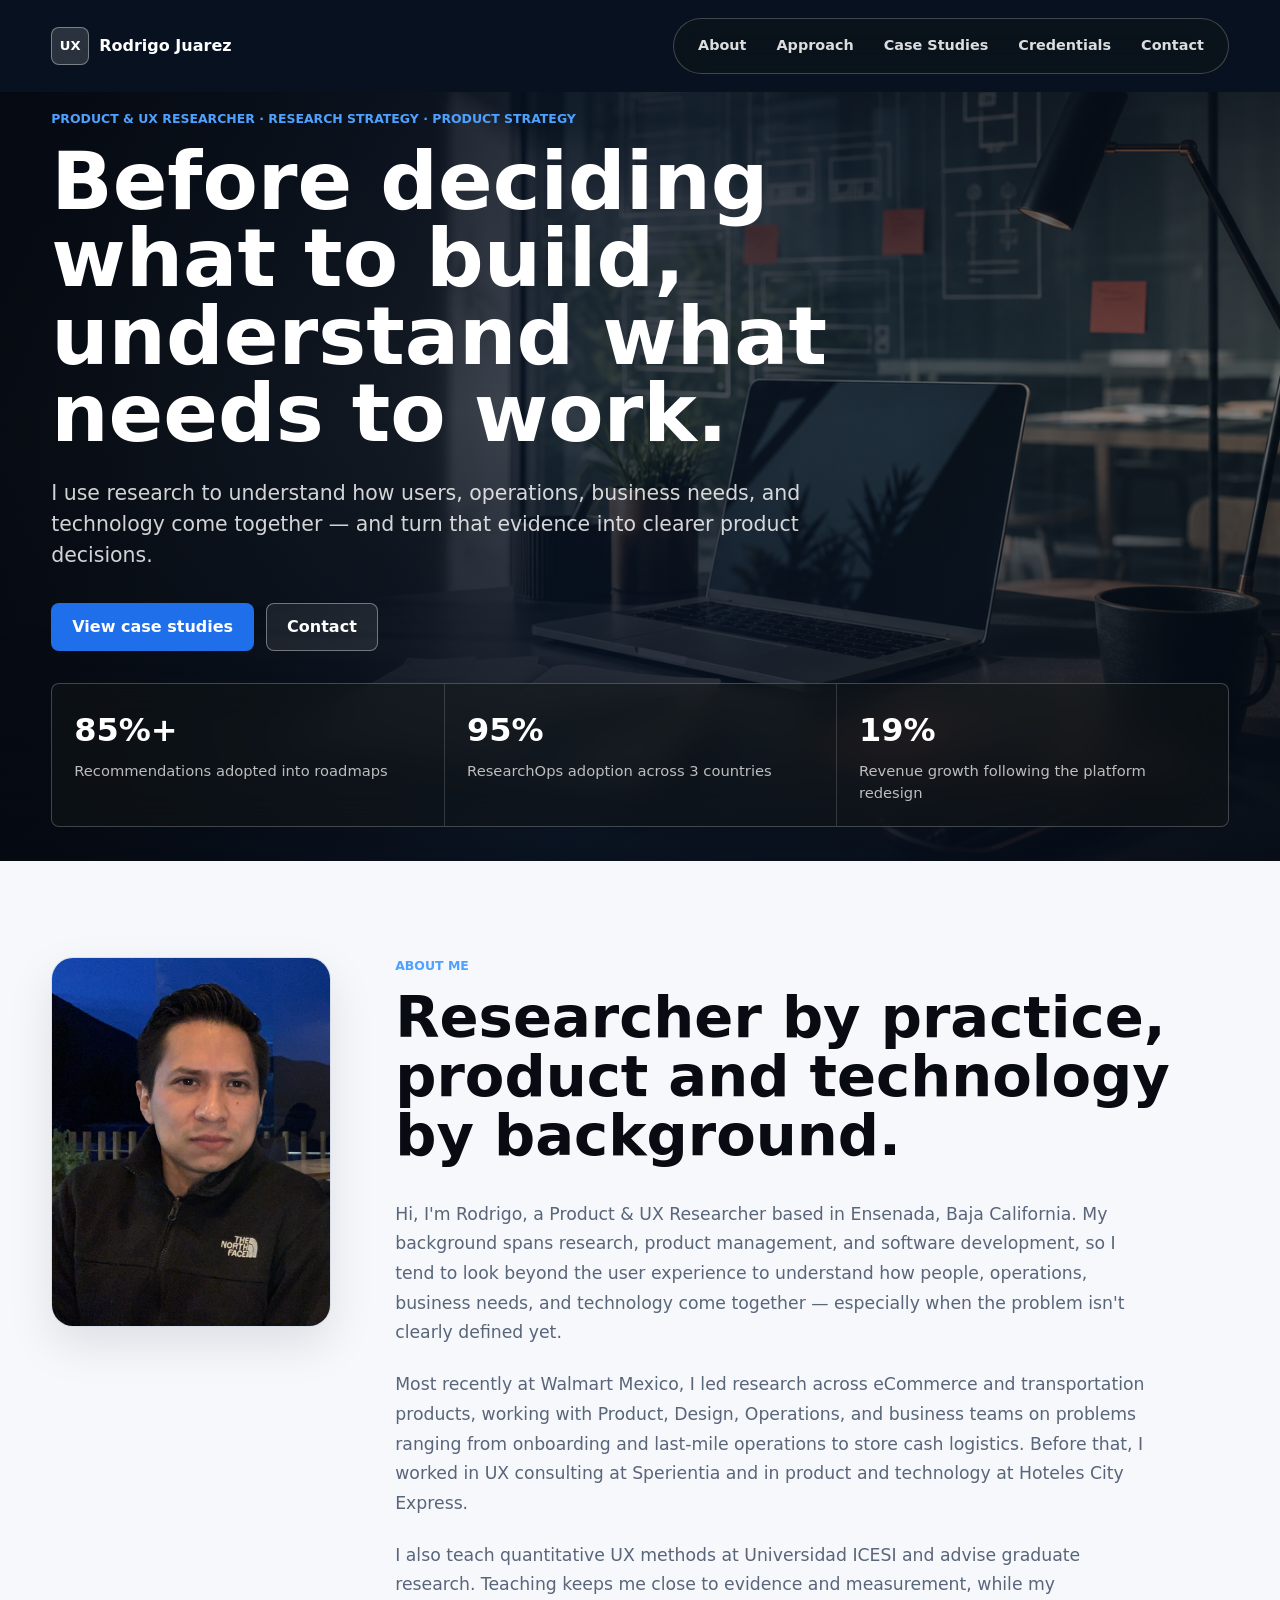
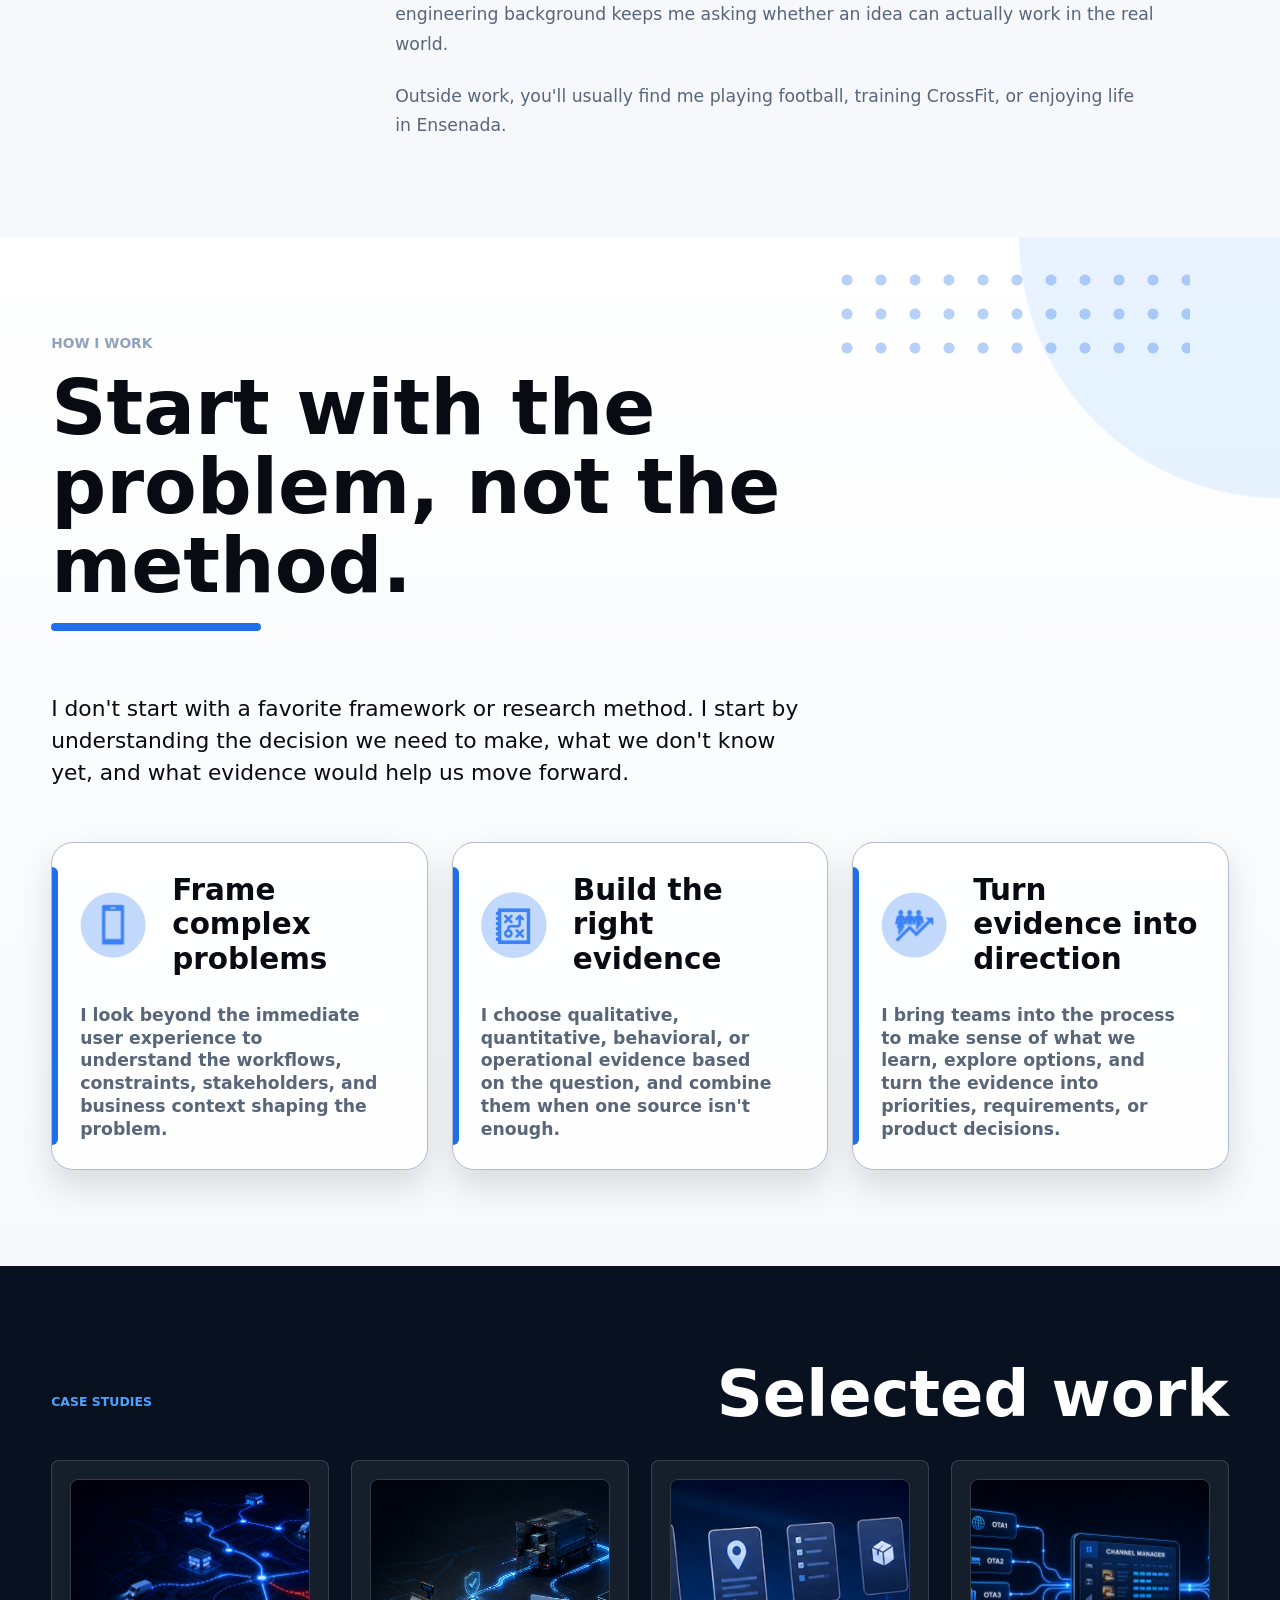
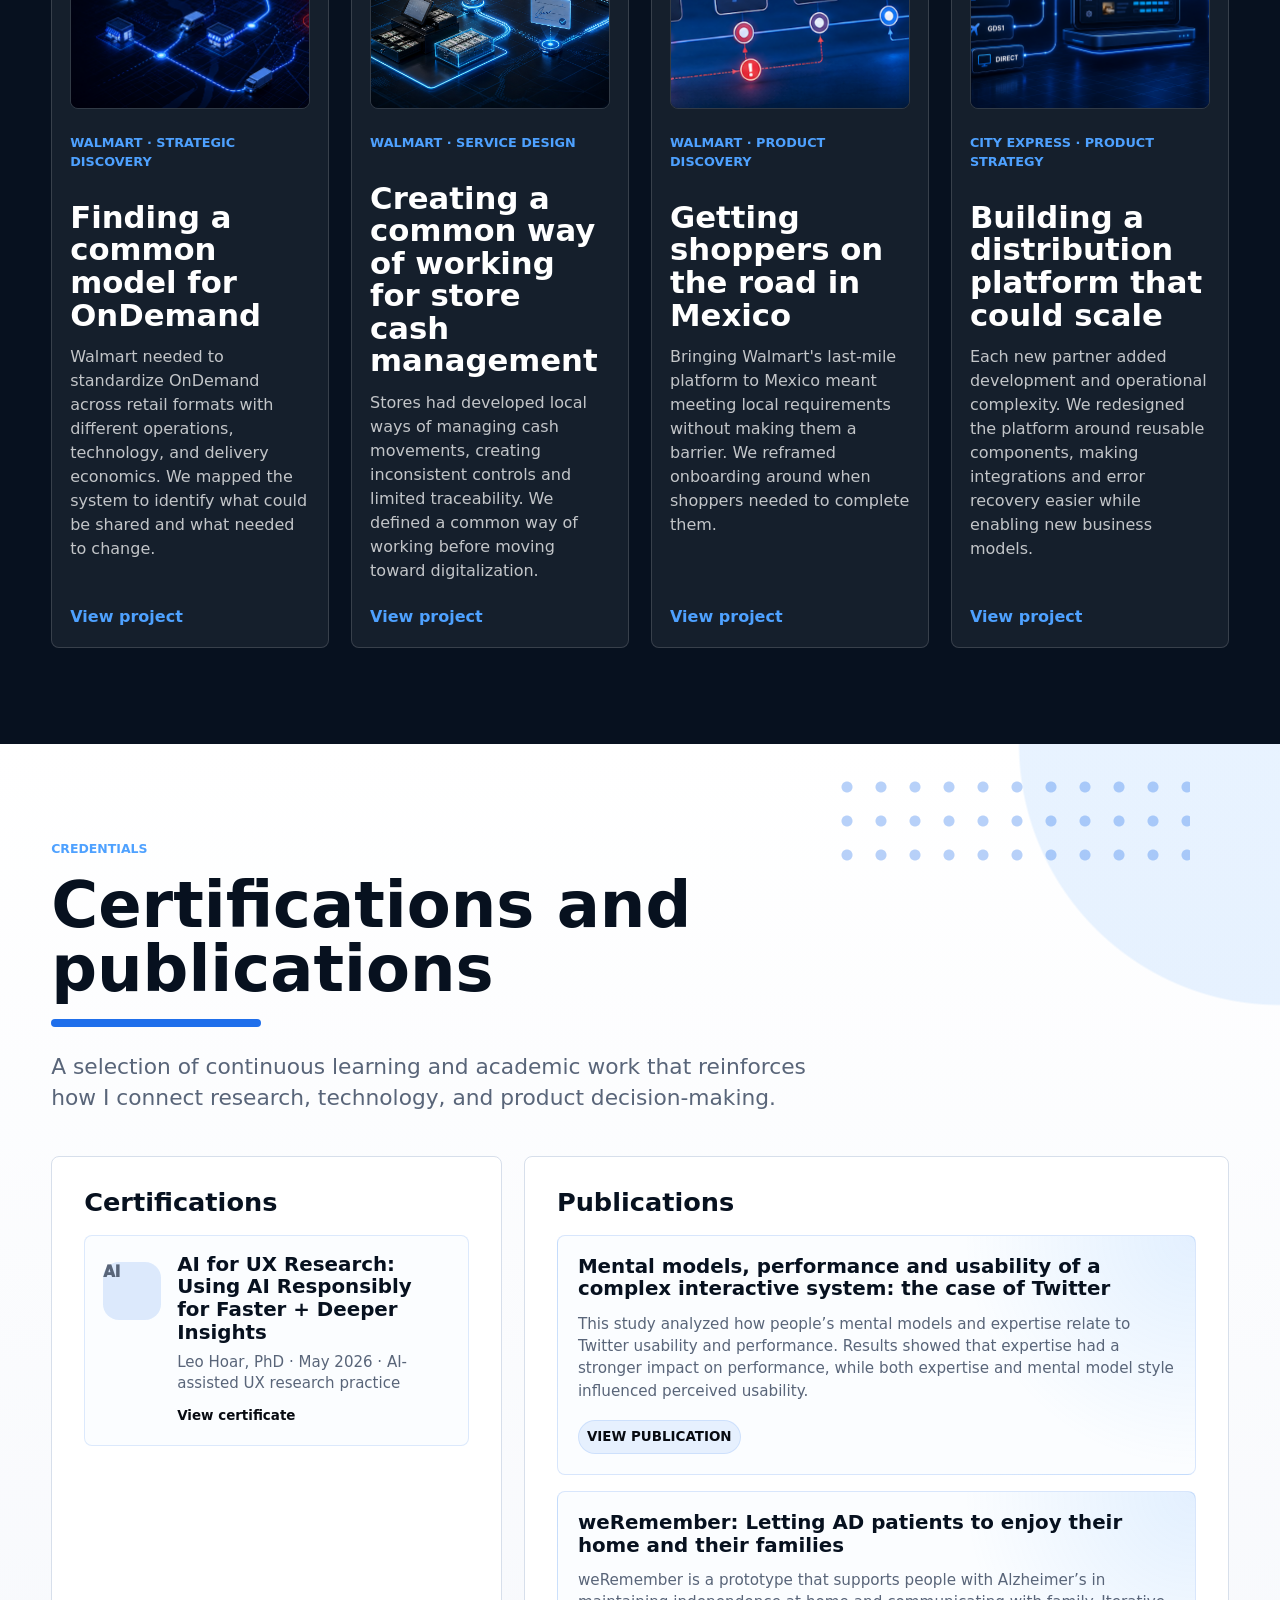
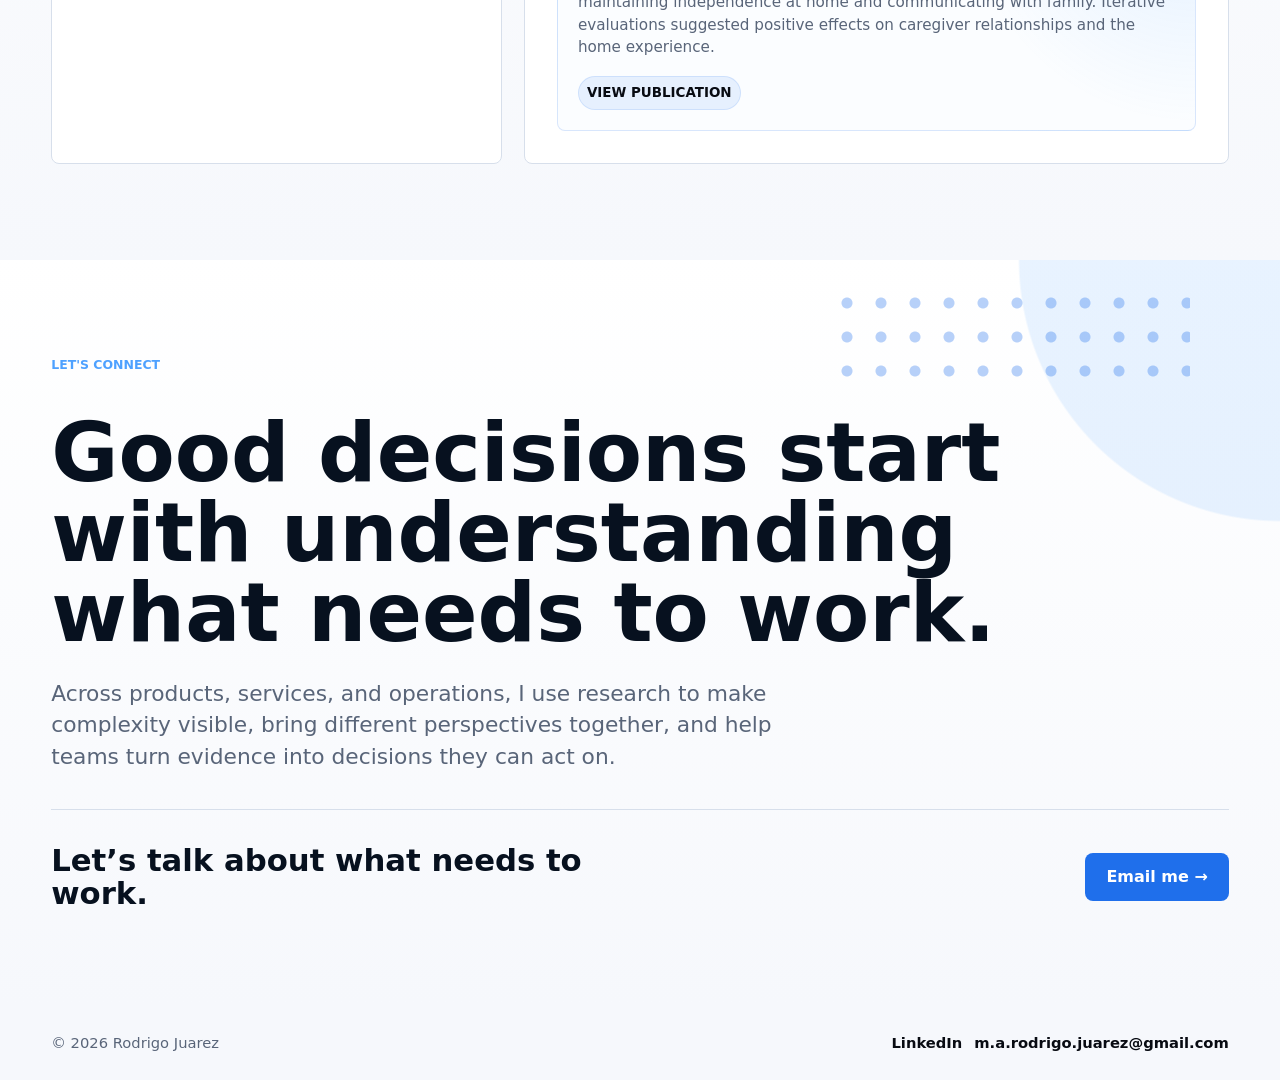
==== commit d93307cc: "Refine portfolio case studies" ====
--- a/index.html
+++ b/index.html
@@ -4,9 +4,9 @@
 <head>
     <meta charset="UTF-8" />
     <meta name="viewport" content="width=device-width, initial-scale=1.0" />
-    <title>Portfolio | Senior UX Researcher</title>
+    <title>Rodrigo Juarez | Product & UX Research · Strategy</title>
     <meta name="description"
-        content="Professional portfolio of a Senior UX Researcher specializing in mixed-methods research, research operations, and evidence-based product decisions." />
+        content="Portfolio of a Product & UX Researcher connecting research, product strategy, and technology to navigate complex problems and support evidence-based product decisions." />
     <link rel="icon" href="assets/favicon.svg" type="image/svg+xml" />
     <link rel="stylesheet" href="styles.css" />
 </head>
@@ -19,9 +19,9 @@
         </a>
         <nav class="nav-links" aria-label="Main navigation">
             <a href="#about">About</a>
-            <a href="#credentials">Credentials</a>
             <a href="#approach">Approach</a>
             <a href="#case-studies">Case Studies</a>
+            <a href="#credentials">Credentials</a>
             <a href="#contact">Contact</a>
         </nav>
     </header>
@@ -31,11 +31,11 @@
             <div class="hero-media" aria-hidden="true"></div>
             <div class="hero-overlay"></div>
             <div class="hero-content">
-                <p class="eyebrow">Product & UX Researcher · Research Strategy · Product Discovery</p>
-                <h1>Helping teams see not just what to build, but the evidence behind why</h1>
+                <p class="eyebrow">Product & UX Researcher · Research Strategy · Product Strategy</p>
+                <h1>Before deciding what to build, understand what needs to work.</h1>
                 <p class="hero-copy">
-                    I use research to understand complex product and operational problems, bring teams around the
-                    evidence, and help turn what we learn into clearer product decisions.
+                    I use research to understand how users, operations, business needs, and technology come together —
+                    and turn that evidence into clearer product decisions.
                 </p>
                 <div class="hero-actions">
                     <a class="button primary" href="#case-studies">View case studies</a>
@@ -53,7 +53,7 @@
                 </article>
                 <article>
                     <strong>19%</strong>
-                    <span>Revenue growth from scalable product architecture</span>
+                    <span>Revenue growth following the platform redesign</span>
                 </article>
             </div>
         </section>
@@ -68,21 +68,20 @@
                 <div class="about-copy">
                     <p>
                         Hi, I'm Rodrigo, a Product & UX Researcher based in Ensenada, Baja California. My background
-                        spans research, product management, and software development, so I tend to look at problems from
-                        more than just the user side. I'm interested in how people, operations, business needs, and
-                        technology come together, especially when the problem isn't clearly defined yet.
+                        spans research, product management, and software development, so I tend to look beyond the user
+                        experience to understand how people, operations, business needs, and technology come together —
+                        especially when the problem isn't clearly defined yet.
                     </p>
                     <p>
                         Most recently at Walmart Mexico, I led research across eCommerce and transportation products,
                         working with Product, Design, Operations, and business teams on problems ranging from onboarding
                         and last-mile operations to store cash logistics. Before that, I worked in UX consulting at
-                        Sperientia and spent five years at Hoteles City Express, where I moved from software development
-                        into project and product leadership.
+                        Sperientia and in product and technology at Hoteles City Express.
                     </p>
                     <p>
                         I also teach quantitative UX methods at Universidad ICESI and advise graduate research. Teaching
-                        keeps me close to the fundamentals of evidence and measurement, while my engineering background
-                        keeps me asking whether an idea can actually work in the real world.
+                        keeps me close to evidence and measurement, while my engineering background keeps me asking
+                        whether an idea can actually work in the real world.
                     </p>
                     <p>
                         Outside work, you'll usually find me playing football, training CrossFit, or enjoying life in
@@ -151,10 +150,11 @@
                     <div class="case-meta">
                         <span>Walmart · Strategic Discovery</span>
                     </div>
-                    <h3>Scaling operations to support growth</h3>
-                    <p>
-                        As the on-demand delivery service expanded across regions, cost-to-serve variability and
-                        operational inefficiencies began to affect scalability and growth.
+                    <h3>Finding a common model for OnDemand</h3>
+                    <p>
+                        Walmart needed to standardize OnDemand across retail formats with different operations,
+                        technology, and delivery economics. We mapped the system to identify what could be shared and
+                        what needed to change.
                     </p>
                     <a class="case-link" href="project-scaling-operations.html">View project</a>
                 </article>
@@ -163,12 +163,12 @@
                         <img src="assets/morralla-cash-flow-hero.png" alt="" />
                     </div>
                     <div class="case-meta">
-                        <span>Walmart · Service & Operational Strategy</span>
-                    </div>
-                    <h3>Structuring Store Cash Logistics</h3>
-                    <p>
-                        SuperCenter stores managed daily cash logistics through manual, store-by-store processes with no
-                        standard structure, creating uncertainty and audit risk for Treasury Operations at scale.
+                        <span>Walmart · Service Design</span>
+                    </div>
+                    <h3>Creating a common way of working for store cash management</h3>
+                    <p>
+                        Stores had developed local ways of managing cash movements, creating inconsistent controls and
+                        limited traceability. We defined a common way of working before moving toward digitalization.
                     </p>
                     <a class="case-link" href="project-morralla.html">View project</a>
                 </article>
@@ -179,10 +179,10 @@
                     <div class="case-meta">
                         <span>Walmart · Product Discovery</span>
                     </div>
-                    <h3>Reducing onboarding friction & improving activation</h3>
-                    <p>
-                        A global last-mile delivery platform launched in Mexico showed low activation among new users,
-                        with significant friction during onboarding and early task completion.
+                    <h3>Getting shoppers on the road in Mexico</h3>
+                    <p>
+                        Bringing Walmart's last-mile platform to Mexico meant meeting local requirements without making
+                        them a barrier. We reframed onboarding around when shoppers needed to complete them.
                     </p>
                     <a class="case-link" href="project-onboarding.html">View project</a>
                 </article>
@@ -191,12 +191,13 @@
                         <img src="assets/booking-flow-channel-manager-hero.png" alt="" />
                     </div>
                     <div class="case-meta">
-                        <span>Hoteles City Express · Product Strategy</span>
-                    </div>
-                    <h3>Redesigning a distribution platform to unlock new business models</h3>
-                    <p>
-                        A fragmented, per-agency architecture slowed down integrations, buried the Call Center in manual
-                        fixes, and left no room to grow into new business models.
+                        <span>City Express · Product Strategy</span>
+                    </div>
+                    <h3>Building a distribution platform that could scale</h3>
+                    <p>
+                        Each new partner added development and operational complexity. We redesigned the platform around
+                        reusable components, making integrations and error recovery easier while enabling new business
+                        models.
                     </p>
                     <a class="case-link" href="project-booking-flow.html">View project</a>
                 </article>
@@ -211,9 +212,8 @@
                     <span class="title-rule" aria-hidden="true"></span>
                 </div>
                 <p>
-                    A compact view of continuous learning, academic production, and professional contributions that
-                    reinforce my practice as a UX Researcher and my interest in connecting research, technology, and
-                    strategy.
+                    A selection of continuous learning and academic work that reinforces how I connect research,
+                    technology, and product decision-making.
                 </p>
             </div>
 
@@ -237,33 +237,6 @@
                     <div class="credential-list">
                         <article class="publication-card">
                             <div>
-                                <strong>Effect of technology on aging perception</strong>
-                                <p>
-                                    Technology can support active aging, but its impact on aging perception depends on older adults’ prior attitudes toward their own aging process. 
-                                    This study found that technology use can influence perceived aging and led to a sociotechnical model connecting technology use with successful aging.
-                                </p>
-                            </div>
-                            <div class="publication-meta">
-                                <a href="https://www.researchgate.net/publication/305919692_Effect_of_technology_on_aging_perception" target="_blank" rel="noreferrer">View publication</a>
-                            </div>
-                        </article>
-
-                        <article class="publication-card">
-                            <div>
-                                <strong>Do technology-related stimuli affect age estimation?</strong>
-                                <p>
-                                    The study explored whether exposure to technology-related concepts changes aging perception through age estimation. Results suggested
-                                    that actual technology use, studied longitudinally with older adults, may be more relevant for understanding how technology 
-                                    influences aging perception.
-                                </p>
-                            </div>
-                            <div class="publication-meta">
-                                <a href="https://link.springer.com/chapter/10.1007/978-3-319-26410-3_24" target="_blank" rel="noreferrer">View publication</a>
-                            </div>
-                        </article>
-
-                        <article class="publication-card">
-                            <div>
                                 <strong>Mental models, performance and usability of a complex interactive system: the case of Twitter</strong>
                                 <p>
                                     This study analyzed how people’s mental models and expertise relate to Twitter usability and performance. Results showed that 
@@ -295,39 +268,15 @@
         <section class="section portfolio-close-section" id="contact">
             <div class="portfolio-close-header">
                 <p class="section-kicker">Let's connect</p>
-                <h2>Research is most valuable when it helps teams decide what to do next.</h2>
+                <h2>Good decisions start with understanding what needs to work.</h2>
                 <p>
-                    Across product, operations, and service experiences, my work is about turning complex situations
-                    into clearer priorities, stronger product direction, and decisions teams can act on with confidence.
-                </p>
-            </div>
-            <div class="closing-grid">
-                <article>
-                    <span class="closing-icon" aria-hidden="true">
-                        <img src="assets/closing-behavior-direction.svg" alt="" />
-                    </span>
-                    <h3>Behavior into direction</h3>
-                    <p>I connect what people do, where they struggle, and what the business needs to move forward.</p>
-                </article>
-                <article>
-                    <span class="closing-icon" aria-hidden="true">
-                        <img src="assets/closing-operations-opportunity.svg" alt="" />
-                    </span>
-                    <h3>Operations into opportunity</h3>
-                    <p>I make operational constraints visible so teams can design solutions that scale in the real
-                        world.</p>
-                </article>
-                <article>
-                    <span class="closing-icon" aria-hidden="true">
-                        <img src="assets/closing-evidence-action.svg" alt="" />
-                    </span>
-                    <h3>Evidence into action</h3>
-                    <p>I translate findings into decisions, roadmaps, workshops, and product changes teams can use.</p>
-                </article>
+                    Across products, services, and operations, I use research to make complexity visible, bring different
+                    perspectives together, and help teams turn evidence into decisions they can act on.
+                </p>
             </div>
             <div class="closing-cta">
-                <p>Let's talk about users, strategy, and better product decisions.</p>
-                <a class="button primary" href="mailto:m.a.rodrigo.juarez@gmail.com">m.a.rodrigo.juarez@gmail.com</a>
+                <p>Let’s talk about what needs to work.</p>
+                <a class="button primary" href="mailto:m.a.rodrigo.juarez@gmail.com">Email me →</a>
             </div>
         </section>
     </main>
--- a/styles.css
+++ b/styles.css
@@ -12,7 +12,7 @@
     --shadow: 0 22px 60px rgba(8, 11, 18, 0.16);
     --page-gutter: clamp(20px, 4vw, 56px);
     --content-max: 1840px;
-    --reading-max: 1180px;
+    --reading-max: 760px;
     --section-y: 96px;
 }
 
@@ -146,14 +146,6 @@
     text-transform: uppercase;
 }
 
-.index-page main p:not(.eyebrow):not(.section-kicker),
-.index-page .hero-stats span {
-    text-align: justify;
-    text-align-last: auto;
-    text-justify: inter-word;
-    hyphens: auto;
-}
-
 .hero h1 {
     max-width: 820px;
     margin: 0;
@@ -163,7 +155,7 @@
 }
 
 .hero-copy {
-    max-width: 920px;
+    max-width: var(--reading-max);
     margin: 26px 0 0;
     color: rgba(255, 255, 255, 0.82);
     font-size: clamp(1.04rem, 2vw, 1.28rem);
@@ -1595,6 +1587,1051 @@
     justify-content: space-between;
 }
 
+.onboarding-hero {
+    min-height: 280px;
+    padding: 56px clamp(20px, 5vw, 64px) 34px;
+    background: #030914;
+}
+
+.onboarding-hero::after {
+    background:
+        linear-gradient(90deg, rgba(3, 9, 20, 0.82) 0%, rgba(3, 9, 20, 0.6) 42%, rgba(3, 9, 20, 0.14) 100%),
+        linear-gradient(180deg, rgba(3, 9, 20, 0.04), rgba(3, 9, 20, 0.24));
+}
+
+.onboarding-hero .booking-hero-copy {
+    max-width: 720px;
+}
+
+.onboarding-hero h1 {
+    max-width: 720px;
+    font-size: clamp(2.55rem, 4.05vw, 4.3rem);
+    line-height: 1;
+}
+
+.onboarding-hero .booking-hero-subtitle {
+    max-width: 650px;
+    margin-top: 18px;
+    font-size: clamp(1rem, 1.55vw, 1.26rem);
+    line-height: 1.28;
+}
+
+.onboarding-hero .onboarding-hero-role {
+    display: inline-flex;
+    width: fit-content;
+    max-width: none;
+    margin: 18px 0 0;
+    padding: 8px 12px;
+    border: 1px solid rgba(159, 208, 255, 0.24);
+    border-radius: 999px;
+    background: rgba(31, 111, 235, 0.12);
+    color: rgba(255, 255, 255, 0.86);
+    font-size: 0.82rem;
+    font-weight: 800;
+    line-height: 1;
+}
+
+.onboarding-hero .booking-hero-visual {
+    inset: 0;
+    width: 100%;
+}
+
+.onboarding-hero .booking-hero-visual img {
+    object-position: center right;
+    opacity: 0.88;
+}
+
+.booking-flow-hero {
+    min-height: 280px;
+    padding: 56px clamp(20px, 5vw, 64px) 34px;
+    background: #030914;
+}
+
+.booking-flow-hero::after {
+    background:
+        linear-gradient(90deg, rgba(3, 9, 20, 0.82) 0%, rgba(3, 9, 20, 0.6) 42%, rgba(3, 9, 20, 0.14) 100%),
+        linear-gradient(180deg, rgba(3, 9, 20, 0.04), rgba(3, 9, 20, 0.24));
+}
+
+.booking-flow-hero .booking-hero-copy {
+    max-width: 720px;
+}
+
+.booking-flow-hero h1 {
+    max-width: 720px;
+    font-size: clamp(2.55rem, 4.05vw, 4.3rem);
+    line-height: 1;
+}
+
+.booking-flow-hero .booking-hero-subtitle {
+    max-width: 650px;
+    margin-top: 18px;
+    font-size: clamp(1rem, 1.55vw, 1.26rem);
+    line-height: 1.28;
+}
+
+.booking-flow-hero .booking-hero-copy p:last-child {
+    max-width: 650px;
+    margin-top: 16px;
+    font-size: clamp(0.88rem, 1.05vw, 0.98rem);
+    line-height: 1.42;
+}
+
+.booking-flow-hero .booking-flow-hero-role {
+    display: inline-flex;
+    width: fit-content;
+    max-width: none;
+    margin: 18px 0 0;
+    padding: 8px 12px;
+    border: 1px solid rgba(159, 208, 255, 0.24);
+    border-radius: 999px;
+    background: rgba(31, 111, 235, 0.12);
+    color: rgba(255, 255, 255, 0.86);
+    font-size: 0.82rem;
+    font-weight: 800;
+    line-height: 1;
+}
+
+.booking-flow-hero .booking-hero-visual {
+    inset: 0;
+    width: 100%;
+}
+
+.booking-flow-hero .booking-hero-visual img {
+    object-position: center right;
+    opacity: 0.88;
+}
+
+.booking-flow-challenge-section {
+    display: grid;
+    grid-template-columns: minmax(280px, 0.55fr) minmax(560px, 1fr);
+    gap: clamp(30px, 5vw, 68px);
+    align-items: center;
+    padding: 54px clamp(20px, 5vw, 64px) 48px;
+    border-top: 1px solid #e3eaf5;
+    background: #ffffff;
+}
+
+.booking-flow-challenge-copy h2 {
+    max-width: 440px;
+    margin: 0;
+    color: var(--ink);
+    font-size: clamp(1.7rem, 2.85vw, 2.4rem);
+    line-height: 1.08;
+}
+
+.booking-flow-challenge-copy>p {
+    max-width: 420px;
+    margin: 18px 0 0;
+    color: var(--muted);
+    font-size: clamp(0.98rem, 1.22vw, 1.1rem);
+    line-height: 1.42;
+}
+
+.booking-flow-challenge-visual img {
+    display: block;
+    width: 100%;
+    height: auto;
+}
+
+.booking-flow-question-section {
+    padding: 0 clamp(20px, 5vw, 64px) 54px;
+    background: #ffffff;
+}
+
+.booking-flow-question-card {
+    max-width: 1180px;
+    margin: 0 auto;
+}
+
+.booking-flow-problem-section {
+    display: grid;
+    grid-template-columns: minmax(280px, 0.55fr) minmax(560px, 1fr);
+    gap: clamp(30px, 5vw, 68px);
+    align-items: center;
+    padding: 54px clamp(20px, 5vw, 64px) 54px;
+    border-top: 1px solid #e3eaf5;
+    background: #ffffff;
+}
+
+.booking-flow-problem-copy h2 {
+    max-width: 450px;
+    margin: 0;
+    color: var(--ink);
+    font-size: clamp(1.7rem, 2.85vw, 2.4rem);
+    line-height: 1.08;
+}
+
+.booking-flow-problem-copy>p {
+    max-width: 430px;
+    margin: 18px 0 0;
+    color: var(--muted);
+    font-size: clamp(0.98rem, 1.22vw, 1.1rem);
+    line-height: 1.42;
+}
+
+.booking-flow-note {
+    display: grid;
+    grid-template-columns: 50px minmax(0, 1fr);
+    gap: 14px;
+    align-items: center;
+    max-width: 430px;
+    margin-top: 22px;
+    padding: 16px 18px;
+    border-radius: 8px;
+    background: #edf4ff;
+}
+
+.booking-flow-note-icon {
+    display: grid;
+    width: 50px;
+    height: 50px;
+    place-items: center;
+    border-radius: 8px;
+    background: #ffffff;
+    color: #1f6feb;
+}
+
+.booking-flow-note-icon svg {
+    width: 30px;
+    height: 30px;
+}
+
+.booking-flow-note-icon path {
+    fill: none;
+    stroke: currentColor;
+    stroke-width: 3;
+    stroke-linecap: round;
+    stroke-linejoin: round;
+}
+
+.booking-flow-note p {
+    margin: 0;
+    color: var(--muted);
+    font-size: clamp(0.86rem, 0.98vw, 0.95rem);
+    line-height: 1.36;
+}
+
+.booking-flow-problem-visual img {
+    display: block;
+    width: 100%;
+    height: auto;
+    min-width: 0;
+    padding-bottom: 10px;
+}
+
+.booking-flow-strategy-section {
+    display: grid;
+    grid-template-columns: minmax(280px, 0.55fr) minmax(560px, 1fr);
+    gap: clamp(30px, 5vw, 68px);
+    align-items: center;
+    padding: 54px clamp(20px, 5vw, 64px) 54px;
+    border-top: 1px solid #e3eaf5;
+    background: #ffffff;
+}
+
+.booking-flow-strategy-copy h2 {
+    max-width: 450px;
+    margin: 0;
+    color: var(--ink);
+    font-size: clamp(1.7rem, 2.85vw, 2.4rem);
+    line-height: 1.08;
+}
+
+.booking-flow-strategy-copy>p {
+    max-width: 430px;
+    margin: 18px 0 0;
+    color: var(--muted);
+    font-size: clamp(0.98rem, 1.22vw, 1.1rem);
+    line-height: 1.42;
+}
+
+.booking-flow-strategy-visual img {
+    display: block;
+    width: 100%;
+    height: auto;
+}
+
+.booking-flow-operations-section {
+    display: grid;
+    grid-template-columns: minmax(280px, 0.55fr) minmax(560px, 1fr);
+    gap: clamp(30px, 5vw, 68px);
+    align-items: center;
+    padding: 54px clamp(20px, 5vw, 64px) 54px;
+    border-top: 1px solid #e3eaf5;
+    background: #ffffff;
+}
+
+.booking-flow-operations-copy h2 {
+    max-width: 450px;
+    margin: 0;
+    color: var(--ink);
+    font-size: clamp(1.7rem, 2.85vw, 2.4rem);
+    line-height: 1.08;
+}
+
+.booking-flow-operations-copy>p {
+    max-width: 430px;
+    margin: 18px 0 0;
+    color: var(--muted);
+    font-size: clamp(0.98rem, 1.22vw, 1.1rem);
+    line-height: 1.42;
+}
+
+.booking-flow-concept-line {
+    padding: 14px 16px;
+    border: 1px solid rgba(31, 111, 235, 0.16);
+    border-radius: 8px;
+    background: #edf4ff;
+    color: var(--ink) !important;
+    font-weight: 850;
+}
+
+.booking-flow-operations-visual img {
+    display: block;
+    width: 100%;
+    height: auto;
+}
+
+.booking-flow-results-section {
+    display: grid;
+    grid-template-columns: minmax(280px, 0.48fr) minmax(560px, 1fr);
+    gap: clamp(42px, 5vw, 86px);
+    align-items: start;
+    padding: 54px clamp(24px, 5vw, 72px);
+    border-top: 1px solid rgba(148, 163, 184, 0.18);
+    background: #ffffff;
+}
+
+.booking-flow-results-copy h2 {
+    max-width: 420px;
+    margin: 18px 0 0;
+    color: var(--ink);
+    font-size: clamp(2rem, 3.1vw, 3.15rem);
+    line-height: 1.05;
+}
+
+.booking-flow-results-copy>p {
+    max-width: 440px;
+    margin: 22px 0 0;
+    color: var(--muted);
+    font-size: clamp(1rem, 1.15vw, 1.12rem);
+    line-height: 1.42;
+}
+
+.booking-flow-results-content {
+    display: grid;
+    gap: 20px;
+}
+
+.booking-flow-results-grid {
+    display: grid;
+    grid-template-columns: repeat(4, minmax(0, 1fr));
+    gap: 14px;
+}
+
+.booking-flow-results-grid article {
+    display: flex;
+    flex-direction: column;
+    justify-content: center;
+    align-items: center;
+    min-height: 152px;
+    padding: 22px 18px;
+    border: 1px solid #dbe6f5;
+    border-radius: 8px;
+    background: #ffffff;
+    box-shadow: 0 18px 34px rgba(12, 28, 53, 0.05);
+    text-align: center;
+}
+
+.booking-flow-results-grid strong {
+    display: block;
+    color: #1f6feb;
+    font-size: clamp(1.75rem, 2.7vw, 2.7rem);
+    font-weight: 900;
+    line-height: 0.98;
+}
+
+.booking-flow-results-grid span {
+    display: block;
+    margin-top: 14px;
+    color: var(--ink);
+    font-size: 0.95rem;
+    font-weight: 750;
+    line-height: 1.28;
+}
+
+.booking-flow-results-grid em {
+    display: block;
+    margin-top: 6px;
+    color: var(--muted);
+    font-size: 0.86rem;
+    font-style: normal;
+    line-height: 1.35;
+}
+
+.booking-flow-results-grid .booking-flow-result-feature {
+    grid-column: span 2;
+    background: linear-gradient(135deg, #07111f 0%, #123f78 100%);
+    border-color: rgba(31, 111, 235, 0.22);
+    color: #ffffff;
+}
+
+.booking-flow-results-grid .booking-flow-result-feature strong {
+    max-width: 470px;
+    color: #ffffff;
+    font-size: clamp(1.12rem, 1.45vw, 1.38rem);
+    line-height: 1.22;
+}
+
+.booking-flow-results-grid .booking-flow-result-feature span {
+    max-width: 520px;
+    color: rgba(255, 255, 255, 0.8);
+    font-size: 0.95rem;
+}
+
+.booking-flow-business-model-note {
+    padding: 22px 24px;
+    border: 1px solid rgba(31, 111, 235, 0.18);
+    border-radius: 8px;
+    background: #edf4ff;
+}
+
+.booking-flow-business-model-note p {
+    margin: 0;
+    color: var(--ink);
+    font-size: clamp(0.98rem, 1.12vw, 1.08rem);
+    font-weight: 800;
+    line-height: 1.42;
+}
+
+.booking-flow-closing-callout {
+    margin-top: 2px;
+}
+
+.onboarding-challenge-section {
+    display: grid;
+    grid-template-columns: minmax(280px, 0.55fr) minmax(560px, 1fr);
+    gap: clamp(30px, 5vw, 68px);
+    align-items: center;
+    padding: 58px clamp(20px, 5vw, 64px) 48px;
+    background: #ffffff;
+}
+
+.onboarding-challenge-copy h2 {
+    max-width: 430px;
+    margin: 0;
+    color: var(--ink);
+    font-size: clamp(1.7rem, 2.85vw, 2.4rem);
+    line-height: 1.08;
+}
+
+.onboarding-challenge-copy>p {
+    max-width: 400px;
+    margin: 16px 0 0;
+    color: var(--muted);
+    font-size: clamp(0.98rem, 1.25vw, 1.08rem);
+    line-height: 1.42;
+}
+
+.onboarding-friction-panel {
+    display: grid;
+    gap: 22px;
+}
+
+.onboarding-friction-grid {
+    display: grid;
+    grid-template-columns: repeat(3, minmax(0, 1fr));
+    gap: 14px;
+}
+
+.onboarding-friction-grid article {
+    display: grid;
+    min-height: 190px;
+    align-content: start;
+    padding: 22px;
+    border: 1px solid rgba(31, 111, 235, 0.14);
+    border-radius: 8px;
+    background: linear-gradient(135deg, #f8fbff 0%, #ffffff 100%);
+    box-shadow: 0 18px 36px rgba(12, 28, 53, 0.05);
+}
+
+.onboarding-friction-icon {
+    display: grid;
+    width: 54px;
+    height: 54px;
+    place-items: center;
+    border-radius: 999px;
+    background: #edf4ff;
+    color: #1f6feb;
+}
+
+.onboarding-friction-icon svg {
+    width: 34px;
+    height: 34px;
+}
+
+.onboarding-friction-icon path,
+.onboarding-friction-icon circle {
+    fill: none;
+    stroke: currentColor;
+    stroke-width: 3;
+    stroke-linecap: round;
+    stroke-linejoin: round;
+}
+
+.onboarding-friction-grid h3 {
+    margin: 18px 0 0;
+    color: var(--ink);
+    font-size: clamp(0.96rem, 1.16vw, 1.08rem);
+    font-weight: 900;
+    line-height: 1.18;
+}
+
+.onboarding-friction-grid p {
+    margin: 9px 0 0;
+    color: var(--muted);
+    font-size: 0.9rem;
+    line-height: 1.32;
+}
+
+.onboarding-question-card {
+    margin-top: 0;
+}
+
+.onboarding-question-card h3 {
+    max-width: 1080px;
+}
+
+.onboarding-problem-section {
+    display: grid;
+    grid-template-columns: minmax(280px, 0.55fr) minmax(560px, 1fr);
+    gap: clamp(30px, 5vw, 68px);
+    align-items: center;
+    padding: 56px clamp(20px, 5vw, 64px) 54px;
+    border-top: 1px solid #e3eaf5;
+    background: #ffffff;
+}
+
+.onboarding-problem-copy h2 {
+    max-width: 430px;
+    margin: 0;
+    color: var(--ink);
+    font-size: clamp(1.7rem, 2.85vw, 2.4rem);
+    line-height: 1.08;
+}
+
+.onboarding-problem-copy>p {
+    max-width: 410px;
+    margin: 16px 0 0;
+    color: var(--muted);
+    font-size: clamp(0.98rem, 1.25vw, 1.08rem);
+    line-height: 1.42;
+}
+
+.onboarding-flow-panel {
+    display: grid;
+    grid-template-columns: minmax(0, 1fr) minmax(180px, 0.24fr);
+    gap: 24px;
+    align-items: center;
+}
+
+.onboarding-phone-flow {
+    display: grid;
+    grid-template-columns: minmax(0, 1fr) auto minmax(0, 1fr) auto minmax(0, 1fr) auto minmax(0, 1fr) auto minmax(0, 1fr);
+    gap: 10px;
+    align-items: center;
+}
+
+.onboarding-phone-flow-image {
+    display: block;
+    width: 100%;
+    min-width: 0;
+    height: auto;
+}
+
+.phone-step-card {
+    min-width: 0;
+}
+
+.phone-shell {
+    position: relative;
+    display: grid;
+    min-height: 226px;
+    align-content: start;
+    gap: 10px;
+    padding: 24px 12px 14px;
+    border: 3px solid #07111f;
+    border-radius: 10px;
+    background: #ffffff;
+    box-shadow: 0 16px 32px rgba(12, 28, 53, 0.08);
+}
+
+.phone-shell>span {
+    position: absolute;
+    top: 9px;
+    left: 50%;
+    width: 34px;
+    height: 4px;
+    border-radius: 999px;
+    background: #d8deea;
+    transform: translateX(-50%);
+}
+
+.phone-shell h3 {
+    margin: 0;
+    color: var(--ink);
+    font-size: clamp(0.62rem, 0.74vw, 0.72rem);
+    font-weight: 900;
+    line-height: 1.18;
+}
+
+.phone-field,
+.phone-option {
+    min-height: 18px;
+    border-radius: 4px;
+    background: #edf4ff;
+}
+
+.phone-field.small {
+    min-height: 16px;
+}
+
+.phone-option {
+    display: grid;
+    align-items: center;
+    padding: 0 8px;
+    color: #1f6feb;
+    font-size: 0.62rem;
+    font-weight: 850;
+}
+
+.phone-shell button {
+    min-height: 24px;
+    margin-top: auto;
+    border: 0;
+    border-radius: 4px;
+    background: #0f6fff;
+    color: #ffffff;
+    font-size: 0.62rem;
+    font-weight: 850;
+}
+
+.phone-camera,
+.phone-avatar,
+.phone-upload {
+    display: grid;
+    width: 58px;
+    height: 58px;
+    place-self: center;
+    border-radius: 14px;
+    background: #edf4ff;
+}
+
+.phone-camera::before,
+.phone-avatar::before,
+.phone-upload::before {
+    display: grid;
+    place-items: center;
+    color: #6ba8ff;
+    font-size: 2rem;
+    font-weight: 900;
+}
+
+.phone-camera::before {
+    content: "▢";
+}
+
+.phone-avatar::before {
+    content: "○";
+}
+
+.phone-upload::before {
+    content: "↑";
+}
+
+.phone-flow-arrow {
+    color: #1f6feb;
+    font-size: 1.25rem;
+    font-weight: 950;
+}
+
+.onboarding-pain-panel {
+    display: grid;
+    gap: 0;
+    overflow: hidden;
+    border-radius: 8px;
+    background: #ffe3e7;
+}
+
+.onboarding-pain-panel article {
+    display: grid;
+    gap: 6px;
+    padding: 17px 18px;
+    border-bottom: 1px solid rgba(255, 47, 61, 0.16);
+}
+
+.onboarding-pain-panel article:last-child {
+    border-bottom: 0;
+}
+
+.onboarding-pain-panel strong {
+    color: #ff2f3d;
+    font-size: clamp(1rem, 1.42vw, 1.3rem);
+    line-height: 1.02;
+}
+
+.onboarding-pain-panel span {
+    color: #526176;
+    font-size: clamp(0.78rem, 0.92vw, 0.9rem);
+    line-height: 1.28;
+}
+
+.onboarding-approach-section {
+    display: grid;
+    grid-template-columns: minmax(280px, 0.55fr) minmax(560px, 1fr);
+    gap: clamp(30px, 5vw, 68px);
+    align-items: center;
+    padding: 56px clamp(20px, 5vw, 64px) 54px;
+    border-top: 1px solid #e3eaf5;
+    background: #ffffff;
+}
+
+.onboarding-approach-copy h2 {
+    max-width: 430px;
+    margin: 0;
+    color: var(--ink);
+    font-size: clamp(1.7rem, 2.85vw, 2.4rem);
+    line-height: 1.08;
+}
+
+.onboarding-approach-panel {
+    display: grid;
+    gap: 18px;
+}
+
+.onboarding-method-grid {
+    display: grid;
+    grid-template-columns: repeat(3, minmax(0, 1fr));
+    gap: 16px;
+}
+
+.onboarding-method-grid article {
+    display: grid;
+    min-height: 230px;
+    align-content: start;
+    justify-items: center;
+    padding: 24px 20px;
+    border: 1px solid rgba(31, 111, 235, 0.14);
+    border-radius: 8px;
+    background: linear-gradient(135deg, #f8fbff 0%, #ffffff 100%);
+    text-align: center;
+}
+
+.onboarding-method-icon {
+    display: grid;
+    width: 70px;
+    height: 70px;
+    place-items: center;
+    border-radius: 999px;
+    background: #edf4ff;
+    color: #1f6feb;
+}
+
+.onboarding-method-icon svg {
+    width: 40px;
+    height: 40px;
+}
+
+.onboarding-method-icon path,
+.onboarding-method-icon circle,
+.onboarding-method-icon rect {
+    fill: none;
+    stroke: currentColor;
+    stroke-width: 3;
+    stroke-linecap: round;
+    stroke-linejoin: round;
+}
+
+.onboarding-method-grid h3 {
+    margin: 18px 0 0;
+    color: var(--ink);
+    font-size: clamp(0.9rem, 1.04vw, 1rem);
+    font-weight: 950;
+    line-height: 1.12;
+    text-transform: uppercase;
+}
+
+.onboarding-method-grid p {
+    margin: 10px 0 0;
+    color: var(--muted);
+    font-size: clamp(0.82rem, 0.94vw, 0.92rem);
+    line-height: 1.34;
+}
+
+.onboarding-ownership-note {
+    margin-top: 0;
+}
+
+.onboarding-ideas-section {
+    display: grid;
+    grid-template-columns: minmax(280px, 0.52fr) minmax(620px, 1fr);
+    gap: 28px clamp(34px, 5vw, 74px);
+    align-items: start;
+    padding: 56px clamp(20px, 5vw, 64px) 58px;
+    border-top: 1px solid #e3eaf5;
+    background: #ffffff;
+}
+
+.onboarding-ideas-copy h2 {
+    max-width: 440px;
+    margin: 0;
+    color: var(--ink);
+    font-size: clamp(1.65rem, 2.85vw, 2.35rem);
+    line-height: 1.08;
+}
+
+.onboarding-ideas-copy>p {
+    max-width: 430px;
+    margin: 16px 0 0;
+    color: var(--muted);
+    font-size: clamp(0.98rem, 1.25vw, 1.08rem);
+    line-height: 1.42;
+}
+
+.onboarding-phased-flow {
+    display: grid;
+    grid-template-columns: minmax(0, 1fr) auto minmax(0, 1fr);
+    gap: 14px;
+    align-items: center;
+}
+
+.onboarding-phased-panel {
+    display: grid;
+    gap: 16px;
+}
+
+.onboarding-phase-intro {
+    max-width: 720px;
+    margin: 0;
+    color: var(--ink);
+    font-size: clamp(0.98rem, 1.2vw, 1.08rem);
+    font-weight: 850;
+    line-height: 1.38;
+}
+
+.onboarding-two-phase-image {
+    display: block;
+    width: 100%;
+    min-height: clamp(420px, 31vw, 500px);
+    height: auto;
+    aspect-ratio: 2 / 1;
+    object-fit: contain;
+    filter: drop-shadow(0 16px 28px rgba(12, 28, 53, 0.1));
+}
+
+.onboarding-phase-panel {
+    display: block;
+    width: 100%;
+    height: auto;
+    aspect-ratio: 18 / 11;
+    object-fit: contain;
+    filter: drop-shadow(0 16px 28px rgba(12, 28, 53, 0.12));
+}
+
+.phase-window {
+    display: grid;
+    min-width: 92px;
+    place-items: center;
+    color: #1f6feb;
+    font-size: clamp(0.78rem, 0.9vw, 0.88rem);
+    font-weight: 950;
+    line-height: 1.15;
+    text-align: center;
+    text-transform: uppercase;
+}
+
+.phase-window::before,
+.phase-window::after {
+    display: block;
+    color: #92a0b3;
+    font-size: 2.2rem;
+    line-height: 1;
+}
+
+.phase-window::before {
+    content: "→";
+}
+
+.phase-window::after {
+    content: "→";
+}
+
+.onboarding-enabled-section {
+    display: grid;
+    grid-template-columns: minmax(280px, 0.52fr) minmax(620px, 1fr);
+    gap: 28px clamp(34px, 5vw, 74px);
+    align-items: start;
+    padding: 56px clamp(20px, 5vw, 64px) 64px;
+    border-top: 1px solid #e3eaf5;
+    background: #ffffff;
+}
+
+.onboarding-enabled-copy h2 {
+    max-width: 440px;
+    margin: 0;
+    color: var(--ink);
+    font-size: clamp(1.65rem, 2.85vw, 2.35rem);
+    line-height: 1.08;
+}
+
+.onboarding-enabled-copy>p {
+    max-width: 430px;
+    margin: 16px 0 0;
+    color: var(--muted);
+    font-size: clamp(0.98rem, 1.25vw, 1.08rem);
+    line-height: 1.42;
+}
+
+.onboarding-enabled-panel {
+    display: grid;
+    gap: 24px;
+}
+
+.onboarding-beyond-note {
+    padding: 22px 24px;
+    border: 1px solid rgba(31, 111, 235, 0.14);
+    border-radius: 8px;
+    background: #edf4ff;
+}
+
+.onboarding-beyond-note h3 {
+    margin: 0;
+    color: var(--ink);
+    font-size: clamp(1rem, 1.18vw, 1.12rem);
+    font-weight: 950;
+    line-height: 1.1;
+}
+
+.onboarding-beyond-note p {
+    margin: 10px 0 0;
+    color: var(--muted);
+    font-size: clamp(0.92rem, 1.04vw, 1rem);
+    line-height: 1.42;
+}
+
+.onboarding-opportunity-grid {
+    display: grid;
+    grid-template-columns: 1fr;
+    gap: 14px;
+}
+
+.onboarding-opportunity-grid article {
+    display: grid;
+    min-height: 188px;
+    align-content: start;
+    padding: 22px 20px;
+    border: 1px solid #d8e2f0;
+    border-radius: 8px;
+    background: #ffffff;
+    box-shadow: 0 18px 36px rgba(12, 28, 53, 0.06);
+}
+
+.onboarding-output-icon {
+    display: grid;
+    width: 46px;
+    height: 46px;
+    place-items: center;
+    border-radius: 10px;
+    background: #edf4ff;
+    color: #1f6feb;
+}
+
+.onboarding-output-icon svg {
+    width: 30px;
+    height: 30px;
+}
+
+.onboarding-output-icon path,
+.onboarding-output-icon circle {
+    fill: none;
+    stroke: currentColor;
+    stroke-width: 3;
+    stroke-linecap: round;
+    stroke-linejoin: round;
+}
+
+.onboarding-opportunity-grid h3 {
+    margin: 22px 0 0;
+    color: var(--ink);
+    font-size: clamp(0.86rem, 1vw, 0.96rem);
+    font-weight: 950;
+    letter-spacing: 0;
+    line-height: 1.15;
+    text-transform: uppercase;
+}
+
+.onboarding-opportunity-grid p {
+    margin: 12px 0 0;
+    color: var(--muted);
+    font-size: clamp(0.8rem, 0.92vw, 0.88rem);
+    line-height: 1.34;
+}
+
+.onboarding-opportunity-grid em {
+    font-style: italic;
+}
+
+.onboarding-opportunity-grid ul {
+    display: grid;
+    gap: 7px;
+    margin: 14px 0 0;
+    padding: 0;
+    list-style: none;
+}
+
+.onboarding-opportunity-grid li {
+    position: relative;
+    padding-left: 16px;
+    color: var(--muted);
+    font-size: clamp(0.78rem, 0.9vw, 0.86rem);
+    line-height: 1.32;
+}
+
+.onboarding-opportunity-grid li::before {
+    position: absolute;
+    top: 0.55em;
+    left: 0;
+    width: 5px;
+    height: 5px;
+    border-radius: 999px;
+    background: #1f6feb;
+    content: "";
+}
+
+.onboarding-opportunity-grid blockquote {
+    margin: 14px 0 0;
+    color: var(--muted);
+    font-size: clamp(0.8rem, 0.92vw, 0.88rem);
+    line-height: 1.36;
+}
+
+.onboarding-sprint-note {
+    margin-top: 0;
+}
+
+.onboarding-status-note {
+    margin: -8px 0 0;
+    color: #8a98ab;
+    font-size: clamp(0.86rem, 0.98vw, 0.94rem);
+    font-style: italic;
+    line-height: 1.42;
+}
+
+.onboarding-closing-callout {
+    margin-top: 2px;
+}
+
 .journey-map {
     position: relative;
     display: grid;
@@ -1811,7 +2848,7 @@
     display: grid;
     min-height: 280px;
     overflow: hidden;
-    padding: 56px clamp(20px, 5vw, 64px) 34px;
+    padding: 82px clamp(20px, 5vw, 64px) 34px;
     color: #ffffff;
     background: #030914;
 }
@@ -1853,12 +2890,34 @@
     line-height: 1.28;
 }
 
+.scaling-hero-copy .scaling-hero-role {
+    display: inline-flex;
+    width: fit-content;
+    margin: 18px 0 0;
+    padding: 8px 12px;
+    border: 1px solid rgba(159, 208, 255, 0.24);
+    border-radius: 999px;
+    background: rgba(31, 111, 235, 0.12);
+    color: rgba(255, 255, 255, 0.86);
+    font-size: 0.82rem;
+    font-weight: 800;
+    line-height: 1;
+}
+
 .scaling-hero-copy p:last-child {
     max-width: 570px;
     margin: 24px 0 0;
     color: rgba(255, 255, 255, 0.78);
     font-size: clamp(0.96rem, 1.25vw, 1.08rem);
     line-height: 1.55;
+}
+
+.scaling-hero-copy .scaling-hero-role {
+    max-width: none;
+    margin-top: 18px;
+    color: rgba(255, 255, 255, 0.86);
+    font-size: 0.82rem;
+    line-height: 1;
 }
 
 .operations-visual {
@@ -2364,8 +3423,8 @@
 
 .change-output-flow {
     display: grid;
-    grid-template-columns: minmax(0, 1fr) auto minmax(0, 1fr) auto minmax(0, 1fr);
-    gap: clamp(16px, 2.6vw, 34px);
+    grid-template-columns: repeat(3, minmax(0, 1fr));
+    gap: clamp(18px, 2.6vw, 34px);
     align-items: center;
 }
 
@@ -2409,6 +3468,17 @@
     text-transform: uppercase;
 }
 
+.change-output-label {
+    display: block;
+    margin-bottom: 6px;
+    color: var(--muted);
+    font-size: 0.74rem;
+    font-weight: 900;
+    letter-spacing: 0;
+    line-height: 1;
+    text-transform: uppercase;
+}
+
 .change-output p {
     margin: 8px 0 0;
     color: var(--ink);
@@ -2430,13 +3500,6 @@
 
 .change-output-cost h2 {
     color: #f05423;
-}
-
-.change-flow-arrow {
-    color: #9aa8bb;
-    font-size: clamp(1.8rem, 3vw, 2.5rem);
-    font-weight: 900;
-    line-height: 1;
 }
 
 .change-summary {
@@ -2466,6 +3529,27 @@
     text-align: center;
 }
 
+.case-next-link {
+    display: flex;
+    width: fit-content;
+    align-items: center;
+    justify-content: center;
+    margin: 28px auto 0;
+    padding: 12px 16px;
+    border: 1px solid rgba(31, 111, 235, 0.18);
+    border-radius: 8px;
+    background: #ffffff;
+    color: var(--teal);
+    font-size: 0.92rem;
+    font-weight: 900;
+    box-shadow: 0 14px 26px rgba(12, 28, 53, 0.06);
+}
+
+.case-next-link:hover {
+    border-color: rgba(31, 111, 235, 0.34);
+    background: #f3f7ff;
+}
+
 .scaling-layout {
     grid-template-columns: minmax(360px, 0.68fr) minmax(560px, 1fr);
     gap: clamp(28px, 4vw, 52px);
@@ -3216,6 +4300,742 @@
     line-height: 1.35;
 }
 
+.morralla-hero {
+    min-height: 280px;
+    padding: 82px clamp(20px, 5vw, 64px) 34px;
+    background: #030914;
+}
+
+.morralla-hero::after {
+    background:
+        linear-gradient(90deg, rgba(3, 9, 20, 0.82) 0%, rgba(3, 9, 20, 0.6) 42%, rgba(3, 9, 20, 0.14) 100%),
+        linear-gradient(180deg, rgba(3, 9, 20, 0.04), rgba(3, 9, 20, 0.24));
+}
+
+.morralla-hero .booking-hero-copy {
+    max-width: 760px;
+}
+
+.morralla-hero h1 {
+    max-width: 760px;
+    font-size: clamp(2.35rem, 3.8vw, 4.1rem);
+    line-height: 1;
+}
+
+.morralla-hero .booking-hero-subtitle {
+    max-width: 650px;
+    margin-top: 18px;
+    font-size: clamp(1rem, 1.55vw, 1.26rem);
+    line-height: 1.28;
+}
+
+.morralla-hero .morralla-hero-role {
+    display: inline-flex;
+    width: fit-content;
+    max-width: none;
+    margin: 18px 0 0;
+    padding: 8px 12px;
+    border: 1px solid rgba(159, 208, 255, 0.24);
+    border-radius: 999px;
+    background: rgba(31, 111, 235, 0.12);
+    color: rgba(255, 255, 255, 0.86);
+    font-size: 0.82rem;
+    font-weight: 800;
+    line-height: 1;
+}
+
+.morralla-hero .booking-hero-visual {
+    inset: 0;
+    width: 100%;
+}
+
+.morralla-challenge-section {
+    display: grid;
+    grid-template-columns: minmax(280px, 0.55fr) minmax(560px, 1fr);
+    gap: clamp(30px, 5vw, 68px);
+    align-items: stretch;
+    padding: 58px clamp(20px, 5vw, 64px) 48px;
+    background: #ffffff;
+}
+
+.morralla-challenge-copy h2 {
+    max-width: 430px;
+    margin: 0;
+    color: var(--ink);
+    font-size: clamp(1.65rem, 3vw, 2.45rem);
+    line-height: 1.1;
+}
+
+.cash-handoff-panel {
+    display: grid;
+    min-height: 100%;
+    align-content: stretch;
+    grid-template-rows: auto 1fr auto;
+    gap: 24px;
+}
+
+.cash-handoff-panel>h3 {
+    margin: 0;
+    color: var(--ink);
+    font-size: clamp(1.08rem, 1.55vw, 1.34rem);
+    line-height: 1.2;
+}
+
+.cash-handoff-flow {
+    display: grid;
+    grid-template-columns: minmax(0, 1fr) auto minmax(0, 1fr) auto minmax(0, 1fr) auto minmax(0, 1fr);
+    gap: 14px;
+    align-items: center;
+    align-self: center;
+}
+
+.cash-handoff-flow article {
+    display: grid;
+    grid-template-columns: 64px minmax(0, 1fr);
+    gap: 14px;
+    align-items: center;
+}
+
+.cash-handoff-icon {
+    display: grid;
+    width: 58px;
+    height: 58px;
+    place-items: center;
+    border-radius: 999px;
+    background: #edf4ff;
+    color: #0d47a1;
+}
+
+.cash-handoff-icon svg {
+    width: 34px;
+    height: 34px;
+}
+
+.cash-handoff-icon path,
+.cash-handoff-icon circle {
+    fill: none;
+    stroke: currentColor;
+    stroke-width: 3;
+    stroke-linecap: round;
+    stroke-linejoin: round;
+}
+
+.cash-handoff-flow h4 {
+    margin: 0;
+    color: var(--ink);
+    font-size: clamp(1rem, 1.18vw, 1.12rem);
+    line-height: 1.16;
+}
+
+.cash-handoff-flow p {
+    margin: 5px 0 0;
+    color: var(--muted);
+    font-size: clamp(0.9rem, 1.05vw, 1rem);
+    line-height: 1.28;
+}
+
+.cash-handoff-arrow {
+    color: #9aa8bb;
+    font-size: 1.35rem;
+    font-weight: 900;
+}
+
+.cash-risk-band {
+    display: grid;
+    grid-template-columns: repeat(4, minmax(0, 1fr));
+    overflow: hidden;
+    border-radius: 8px;
+    background: #ffe3e7;
+}
+
+.cash-risk-band article {
+    display: flex;
+    min-height: 76px;
+    gap: 12px;
+    align-items: center;
+    justify-content: center;
+    padding: 14px 16px;
+    color: #ff2f3d;
+}
+
+.cash-risk-band article+article {
+    border-left: 1px solid rgba(255, 47, 61, 0.16);
+}
+
+.cash-risk-icon {
+    display: grid;
+    flex: 0 0 30px;
+    width: 30px;
+    height: 30px;
+    place-items: center;
+}
+
+.cash-risk-icon svg {
+    width: 30px;
+    height: 30px;
+}
+
+.cash-risk-icon path,
+.cash-risk-icon circle,
+.cash-risk-icon ellipse {
+    fill: none;
+    stroke: currentColor;
+    stroke-width: 3;
+    stroke-linecap: round;
+    stroke-linejoin: round;
+}
+
+.cash-risk-band p {
+    margin: 0;
+    max-width: 12ch;
+    font-size: clamp(0.84rem, 0.9vw, 0.94rem);
+    font-weight: 900;
+    line-height: 1.18;
+    overflow-wrap: anywhere;
+}
+
+.cash-risk-band article:nth-child(2) p,
+.cash-risk-band article:nth-child(4) p {
+    font-size: clamp(0.78rem, 0.82vw, 0.88rem);
+}
+
+.morralla-as-is-section {
+    display: grid;
+    grid-template-columns: minmax(280px, 0.55fr) minmax(560px, 1fr);
+    gap: clamp(30px, 5vw, 68px);
+    align-items: center;
+    padding: 56px clamp(20px, 5vw, 64px) 54px;
+    border-top: 1px solid #e3eaf5;
+    background: #ffffff;
+}
+
+.morralla-as-is-copy h2 {
+    max-width: 430px;
+    margin: 0;
+    color: var(--ink);
+    font-size: clamp(1.7rem, 2.85vw, 2.4rem);
+    line-height: 1.08;
+}
+
+.morralla-as-is-copy>p {
+    max-width: 390px;
+    margin: 16px 0 0;
+    color: var(--muted);
+    font-size: clamp(0.98rem, 1.25vw, 1.08rem);
+    line-height: 1.42;
+}
+
+.store-controls-panel {
+    display: grid;
+    gap: 18px;
+}
+
+.store-controls-panel h3 {
+    margin: 0;
+    color: var(--ink);
+    font-size: clamp(1.05rem, 1.45vw, 1.26rem);
+    line-height: 1.2;
+}
+
+.store-control-grid {
+    display: grid;
+    grid-template-columns: repeat(3, minmax(0, 1fr));
+    gap: 18px;
+}
+
+.store-control-card {
+    position: relative;
+    min-width: 0;
+    padding-bottom: 46px;
+}
+
+.store-control-visual {
+    position: relative;
+    min-height: 158px;
+    overflow: hidden;
+    border: 1px solid rgba(12, 28, 53, 0.1);
+    border-radius: 8px;
+    background: #dfe7f2;
+    box-shadow: 0 16px 32px rgba(12, 28, 53, 0.08);
+}
+
+.store-control-visual img {
+    position: absolute;
+    inset: 0;
+    width: 100%;
+    height: 100%;
+    object-fit: cover;
+    object-position: center;
+    filter: saturate(0.92) contrast(0.96);
+    transform: scale(1.03);
+}
+
+.store-control-visual::before {
+    position: absolute;
+    inset: 0;
+    content: "";
+    background: linear-gradient(180deg, rgba(2, 9, 23, 0.42), rgba(2, 9, 23, 0) 42%);
+    z-index: 1;
+}
+
+.store-control-visual>span {
+    position: absolute;
+    top: 16px;
+    left: 18px;
+    z-index: 2;
+    color: #ffffff;
+    font-size: clamp(1.18rem, 1.7vw, 1.55rem);
+    font-weight: 900;
+    line-height: 1;
+}
+
+.store-control-label {
+    position: absolute;
+    right: 0;
+    bottom: 0;
+    left: 18px;
+    display: flex;
+    align-items: center;
+    gap: 14px;
+}
+
+.artifact-icon {
+    display: grid;
+    flex: 0 0 62px;
+    width: 62px;
+    height: 62px;
+    place-items: center;
+    border-radius: 999px;
+    background: #ffffff;
+    box-shadow: 0 12px 24px rgba(12, 28, 53, 0.16);
+}
+
+.excel-icon {
+    color: #0f9f6e;
+    font-size: 1.95rem;
+    font-weight: 950;
+}
+
+.document-icon {
+    color: #1f6feb;
+}
+
+.document-icon svg {
+    width: 34px;
+    height: 34px;
+}
+
+.document-icon path {
+    fill: none;
+    stroke: currentColor;
+    stroke-width: 3;
+    stroke-linecap: round;
+    stroke-linejoin: round;
+}
+
+.store-control-label p {
+    margin: 22px 0 0;
+    color: var(--ink);
+    font-size: clamp(0.94rem, 1.1vw, 1.04rem);
+    font-weight: 900;
+    line-height: 1.18;
+}
+
+.store-control-quote {
+    position: relative;
+    display: flex;
+    gap: 22px;
+    align-items: flex-start;
+    padding: 24px 28px;
+    border-radius: 8px;
+    background: #edf4ff;
+    color: #526176;
+}
+
+.store-control-quote span {
+    flex: 0 0 auto;
+    color: rgba(31, 111, 235, 0.58);
+    font-size: 3rem;
+    font-weight: 950;
+    line-height: 0.7;
+}
+
+.store-control-quote p {
+    position: relative;
+    max-width: 1180px;
+    margin: 0;
+    color: #526176;
+    font-size: clamp(1.12rem, 1.55vw, 1.38rem);
+    line-height: 1.34;
+}
+
+.morralla-role-section {
+    display: grid;
+    grid-template-columns: minmax(280px, 0.55fr) minmax(560px, 1fr);
+    gap: clamp(30px, 5vw, 68px);
+    align-items: center;
+    padding: 56px clamp(20px, 5vw, 64px) 54px;
+    border-top: 1px solid #e3eaf5;
+    background: #ffffff;
+}
+
+.morralla-role-copy h2 {
+    max-width: 430px;
+    margin: 0;
+    color: var(--ink);
+    font-size: clamp(1.7rem, 2.85vw, 2.4rem);
+    line-height: 1.08;
+}
+
+.morralla-process-panel {
+    display: grid;
+    gap: 24px;
+}
+
+.morralla-process-panel>h3 {
+    margin: 0;
+    color: var(--ink);
+    font-size: clamp(1.05rem, 1.45vw, 1.26rem);
+    line-height: 1.2;
+}
+
+.morralla-process-flow {
+    display: grid;
+    grid-template-columns: minmax(0, 1fr) auto minmax(0, 1fr) auto minmax(0, 1fr) auto minmax(0, 1fr);
+    gap: 18px;
+    align-items: start;
+}
+
+.morralla-process-flow article {
+    display: grid;
+    gap: 10px;
+    justify-items: center;
+    min-width: 0;
+    text-align: center;
+}
+
+.morralla-process-icon {
+    display: grid;
+    width: 92px;
+    height: 92px;
+    place-items: center;
+    border-radius: 999px;
+    background: #edf4ff;
+    color: #1f6feb;
+}
+
+.morralla-process-icon svg {
+    width: 52px;
+    height: 52px;
+}
+
+.morralla-process-icon path,
+.morralla-process-icon circle {
+    fill: none;
+    stroke: currentColor;
+    stroke-width: 3.2;
+    stroke-linecap: round;
+    stroke-linejoin: round;
+}
+
+.morralla-process-flow h4 {
+    margin: 0;
+    color: var(--ink);
+    font-size: clamp(0.98rem, 1.2vw, 1.1rem);
+    font-weight: 950;
+    line-height: 1.1;
+}
+
+.morralla-process-flow p {
+    max-width: 190px;
+    margin: 0;
+    color: var(--muted);
+    font-size: clamp(0.82rem, 0.95vw, 0.92rem);
+    line-height: 1.24;
+}
+
+.morralla-process-arrow {
+    padding-top: 34px;
+    color: #9aa8bb;
+    font-size: 1.45rem;
+    font-weight: 900;
+}
+
+.morralla-role-note {
+    margin-top: 2px;
+}
+
+.morralla-to-be-section {
+    display: grid;
+    grid-template-columns: minmax(280px, 0.55fr) minmax(560px, 1fr);
+    gap: clamp(30px, 5vw, 68px);
+    align-items: center;
+    padding: 56px clamp(20px, 5vw, 64px) 54px;
+    border-top: 1px solid #e3eaf5;
+    background: #ffffff;
+}
+
+.morralla-to-be-copy h2 {
+    max-width: 430px;
+    margin: 0;
+    color: var(--ink);
+    font-size: clamp(1.7rem, 2.85vw, 2.4rem);
+    line-height: 1.08;
+}
+
+.morralla-to-be-copy>p {
+    max-width: 430px;
+    margin: 16px 0 0;
+    color: var(--muted);
+    font-size: clamp(0.98rem, 1.25vw, 1.08rem);
+    line-height: 1.42;
+}
+
+.to-be-comparison {
+    display: grid;
+    grid-template-columns: minmax(0, 1fr) auto minmax(0, 1fr);
+    gap: 28px;
+    align-items: center;
+}
+
+.to-be-card {
+    display: grid;
+    gap: 22px;
+    min-width: 0;
+    padding: 24px;
+    border: 1px solid rgba(31, 111, 235, 0.14);
+    border-radius: 8px;
+    background: linear-gradient(135deg, #f8fbff 0%, #ffffff 100%);
+    box-shadow: 0 20px 44px rgba(12, 28, 53, 0.06);
+}
+
+.future-card {
+    border-color: rgba(15, 127, 82, 0.16);
+    background: linear-gradient(135deg, rgba(16, 185, 129, 0.12) 0%, #ffffff 100%);
+}
+
+.to-be-card header h3 {
+    margin: 0;
+    color: #173a70;
+    font-size: clamp(1.28rem, 2vw, 1.68rem);
+    font-weight: 950;
+    line-height: 1;
+    text-transform: uppercase;
+}
+
+.future-card header h3 {
+    color: #0f7f52;
+}
+
+.to-be-card header p {
+    margin: 8px 0 0;
+    color: var(--muted);
+    font-size: clamp(0.98rem, 1.25vw, 1.12rem);
+    font-weight: 850;
+    line-height: 1.18;
+}
+
+.future-card header p {
+    color: #0f7f52;
+}
+
+.to-be-flow {
+    display: grid;
+    grid-template-columns: minmax(0, 1fr) auto minmax(0, 1fr) auto minmax(0, 1fr) auto minmax(0, 1fr);
+    gap: 10px;
+    align-items: start;
+    padding: 20px 16px;
+    border-radius: 8px;
+    background: rgba(255, 255, 255, 0.72);
+}
+
+.to-be-flow div {
+    display: grid;
+    gap: 9px;
+    justify-items: center;
+    text-align: center;
+}
+
+.to-be-icon {
+    display: grid;
+    width: 48px;
+    height: 48px;
+    place-items: center;
+    border-radius: 999px;
+    background: #edf4ff;
+    color: #0d47a1;
+}
+
+.to-be-icon svg {
+    width: 30px;
+    height: 30px;
+}
+
+.to-be-icon path,
+.to-be-icon circle {
+    fill: none;
+    stroke: currentColor;
+    stroke-width: 3;
+    stroke-linecap: round;
+    stroke-linejoin: round;
+}
+
+.to-be-flow>span {
+    padding-top: 13px;
+    color: #b2bdcb;
+    font-weight: 950;
+}
+
+.to-be-flow p {
+    margin: 0;
+    color: var(--ink);
+    font-size: clamp(0.72rem, 0.86vw, 0.82rem);
+    font-weight: 900;
+    line-height: 1.14;
+}
+
+.to-be-tags {
+    display: grid;
+    grid-template-columns: repeat(4, minmax(0, 1fr));
+    gap: 10px;
+}
+
+.to-be-tags span {
+    display: grid;
+    min-height: 72px;
+    align-items: center;
+    justify-items: center;
+    padding: 10px 8px;
+    border-radius: 8px;
+    color: #526176;
+    font-size: clamp(0.58rem, 0.66vw, 0.66rem);
+    font-weight: 800;
+    line-height: 1.18;
+    text-align: center;
+    overflow-wrap: normal;
+    word-break: normal;
+}
+
+.as-is-tags span {
+    background: #ffe3e7;
+}
+
+.future-tags span {
+    background: rgba(16, 185, 129, 0.13);
+    color: #0f7f52;
+}
+
+.to-be-main-arrow {
+    color: #0d47a1;
+    font-size: clamp(2.1rem, 3.2vw, 3rem);
+    font-weight: 950;
+}
+
+.morralla-enabled-section {
+    display: grid;
+    grid-template-columns: minmax(280px, 0.55fr) minmax(560px, 1fr);
+    gap: clamp(30px, 5vw, 68px);
+    align-items: center;
+    padding: 56px clamp(20px, 5vw, 64px) 64px;
+    border-top: 1px solid #e3eaf5;
+    background: #ffffff;
+}
+
+.morralla-enabled-copy h2 {
+    max-width: 430px;
+    margin: 0;
+    color: var(--ink);
+    font-size: clamp(1.7rem, 2.85vw, 2.4rem);
+    line-height: 1.08;
+}
+
+.morralla-enabled-panel {
+    display: grid;
+    gap: 24px;
+}
+
+.morralla-output-grid {
+    display: grid;
+    grid-template-columns: repeat(4, minmax(0, 1fr));
+    gap: 14px;
+}
+
+.morralla-output-grid article {
+    display: grid;
+    min-height: 205px;
+    align-content: start;
+    padding: 22px 20px;
+    border: 1px solid #d8e2f0;
+    border-radius: 8px;
+    background: #ffffff;
+    box-shadow: 0 18px 36px rgba(12, 28, 53, 0.06);
+}
+
+.morralla-output-icon {
+    display: grid;
+    width: 46px;
+    height: 46px;
+    place-items: center;
+    border-radius: 10px;
+    background: #edf4ff;
+    color: #1f6feb;
+}
+
+.morralla-output-icon svg {
+    width: 30px;
+    height: 30px;
+}
+
+.morralla-output-icon path,
+.morralla-output-icon circle {
+    fill: none;
+    stroke: currentColor;
+    stroke-width: 3;
+    stroke-linecap: round;
+    stroke-linejoin: round;
+}
+
+.morralla-output-grid h3 {
+    margin: 24px 0 0;
+    color: var(--ink);
+    font-size: clamp(0.98rem, 1.15vw, 1.08rem);
+    font-weight: 950;
+    line-height: 1.15;
+}
+
+.morralla-output-grid p {
+    margin: 14px 0 0;
+    color: var(--muted);
+    font-size: clamp(0.88rem, 0.98vw, 0.96rem);
+    line-height: 1.38;
+}
+
+.morralla-closing-callout {
+    display: flex;
+    gap: 18px;
+    align-items: center;
+    padding: 22px 28px;
+    border-radius: 8px;
+    background: linear-gradient(135deg, #12296b 0%, #1f55d6 100%);
+    color: #ffffff;
+    box-shadow: 0 22px 40px rgba(13, 71, 161, 0.18);
+}
+
+.morralla-closing-callout span {
+    flex: 0 0 auto;
+    color: #ffffff;
+    font-size: 1.55rem;
+    line-height: 1;
+}
+
+.morralla-closing-callout p {
+    margin: 0;
+    color: #ffffff;
+    font-size: clamp(1rem, 1.2vw, 1.14rem);
+    font-weight: 850;
+    line-height: 1.34;
+}
+
 .morralla-layout {
     grid-template-columns: minmax(420px, 0.82fr) minmax(540px, 1fr);
     padding-top: 34px;
@@ -3424,7 +5244,7 @@
     display: grid;
     width: 100%;
     max-width: none;
-    gap: 44px;
+    gap: 36px;
     margin: 0;
     padding: var(--section-y) var(--page-gutter);
     overflow: hidden;
@@ -3444,7 +5264,6 @@
     margin-left: auto;
 }
 
-.closing-grid,
 .closing-cta {
     position: relative;
     z-index: 1;
@@ -3467,51 +5286,6 @@
     color: var(--muted);
     font-size: clamp(1.08rem, 1.7vw, 1.38rem);
     line-height: 1.46;
-}
-
-.closing-grid {
-    display: grid;
-    grid-template-columns: repeat(3, minmax(0, 1fr));
-    gap: 18px;
-}
-
-.closing-grid article {
-    min-height: 250px;
-    padding: 24px;
-    border: 1px solid #d7dfeb;
-    border-radius: 8px;
-    background: #ffffff;
-}
-
-.closing-icon {
-    display: flex;
-    width: 54px;
-    height: 54px;
-    align-items: center;
-    justify-content: center;
-    margin: 0 auto;
-}
-
-.closing-icon img {
-    display: block;
-    width: 100%;
-    height: 100%;
-}
-
-.closing-grid h3 {
-    max-width: 260px;
-    margin: 20px auto 14px;
-    color: var(--forest);
-    font-size: clamp(1.35rem, 2vw, 1.9rem);
-    line-height: 1.08;
-    text-align: center;
-}
-
-.closing-grid p {
-    margin: 0;
-    color: var(--muted);
-    font-size: 1rem;
-    line-height: 1.48;
 }
 
 .closing-cta {
@@ -3555,6 +5329,10 @@
     .booking-impact-band {
         grid-template-columns: repeat(2, minmax(0, 1fr));
     }
+
+    .booking-flow-results-grid {
+        grid-template-columns: repeat(2, minmax(0, 1fr));
+    }
 }
 
 @media (max-width: 900px) {
@@ -3588,8 +5366,7 @@
     .case-study-grid,
     .immersive-hero,
     .immersive-story,
-    .case-layout,
-    .closing-grid {
+    .case-layout {
         grid-template-columns: 1fr;
     }
 
@@ -3733,11 +5510,6 @@
     .change-output-icon {
         width: 64px;
         height: 64px;
-    }
-
-    .change-flow-arrow {
-        justify-self: center;
-        transform: rotate(90deg);
     }
 
     .common-model-bridge {
@@ -3804,6 +5576,224 @@
         opacity: 0.9;
     }
 
+    .onboarding-hero {
+        min-height: 430px;
+        padding-top: 74px;
+    }
+
+    .booking-flow-hero {
+        min-height: 430px;
+        padding-top: 74px;
+    }
+
+    .onboarding-hero .booking-hero-visual {
+        inset: 0;
+        height: 100%;
+    }
+
+    .booking-flow-hero .booking-hero-visual {
+        inset: 0;
+        height: 100%;
+    }
+
+    .booking-flow-challenge-section {
+        grid-template-columns: 1fr;
+    }
+
+    .booking-flow-problem-section {
+        grid-template-columns: 1fr;
+    }
+
+    .booking-flow-strategy-section {
+        grid-template-columns: 1fr;
+    }
+
+    .booking-flow-operations-section {
+        grid-template-columns: 1fr;
+    }
+
+    .booking-flow-results-section {
+        grid-template-columns: 1fr;
+    }
+
+    .onboarding-challenge-section {
+        grid-template-columns: 1fr;
+    }
+
+    .onboarding-problem-section {
+        grid-template-columns: 1fr;
+    }
+
+    .onboarding-approach-section {
+        grid-template-columns: 1fr;
+    }
+
+    .onboarding-ideas-section {
+        grid-template-columns: 1fr;
+    }
+
+    .onboarding-enabled-section {
+        grid-template-columns: 1fr;
+    }
+
+    .booking-flow-challenge-copy h2,
+    .booking-flow-challenge-copy>p,
+    .booking-flow-problem-copy h2,
+    .booking-flow-problem-copy>p,
+    .booking-flow-strategy-copy h2,
+    .booking-flow-strategy-copy>p,
+    .booking-flow-operations-copy h2,
+    .booking-flow-operations-copy>p,
+    .booking-flow-results-copy h2,
+    .booking-flow-results-copy>p,
+    .onboarding-challenge-copy h2,
+    .onboarding-challenge-copy>p,
+    .onboarding-problem-copy h2,
+    .onboarding-problem-copy>p,
+    .onboarding-approach-copy h2,
+    .onboarding-ideas-copy h2,
+    .onboarding-enabled-copy h2,
+    .onboarding-enabled-copy>p {
+        max-width: 760px;
+    }
+
+    .onboarding-friction-grid {
+        grid-template-columns: 1fr;
+    }
+
+    .onboarding-flow-panel {
+        grid-template-columns: 1fr;
+    }
+
+    .onboarding-phone-flow {
+        grid-template-columns: repeat(5, minmax(110px, 1fr));
+        overflow-x: auto;
+        padding-bottom: 6px;
+    }
+
+    .phone-flow-arrow {
+        display: none;
+    }
+
+    .onboarding-pain-panel {
+        grid-template-columns: repeat(2, minmax(0, 1fr));
+    }
+
+    .onboarding-pain-panel article:nth-child(2) {
+        border-bottom: 1px solid rgba(255, 47, 61, 0.16);
+    }
+
+    .onboarding-opportunity-grid {
+        grid-template-columns: repeat(2, minmax(0, 1fr));
+    }
+
+    .onboarding-opportunity-grid article {
+        min-height: 220px;
+    }
+
+    .onboarding-method-grid {
+        grid-template-columns: repeat(2, minmax(0, 1fr));
+    }
+
+    .onboarding-phased-flow {
+        grid-template-columns: 1fr;
+    }
+
+    .phase-window {
+        min-height: 56px;
+    }
+
+    .phase-window::before,
+    .phase-window::after {
+        content: "↓";
+    }
+
+    .onboarding-pain-panel article:nth-child(odd) {
+        border-right: 1px solid rgba(255, 47, 61, 0.16);
+    }
+
+    .morralla-hero {
+        min-height: 430px;
+        padding-top: 74px;
+    }
+
+    .morralla-hero .booking-hero-visual {
+        inset: 0;
+        height: 100%;
+    }
+
+    .morralla-challenge-section {
+        grid-template-columns: 1fr;
+    }
+
+    .morralla-as-is-section {
+        grid-template-columns: 1fr;
+    }
+
+    .morralla-role-section {
+        grid-template-columns: 1fr;
+    }
+
+    .morralla-to-be-section {
+        grid-template-columns: 1fr;
+    }
+
+    .morralla-enabled-section {
+        grid-template-columns: 1fr;
+    }
+
+    .morralla-challenge-copy h2 {
+        max-width: 760px;
+    }
+
+    .morralla-as-is-copy h2,
+    .morralla-as-is-copy>p,
+    .morralla-role-copy h2,
+    .morralla-to-be-copy h2,
+    .morralla-enabled-copy h2 {
+        max-width: 760px;
+    }
+
+    .store-controls-panel {
+        grid-template-columns: 1fr;
+    }
+
+    .cash-handoff-flow,
+    .cash-risk-band {
+        grid-template-columns: 1fr;
+    }
+
+    .cash-handoff-arrow {
+        justify-self: center;
+        transform: rotate(90deg);
+    }
+
+    .cash-risk-band article+article {
+        border-top: 1px solid rgba(255, 47, 61, 0.16);
+        border-left: 0;
+    }
+
+    .morralla-process-flow {
+        grid-template-columns: repeat(4, minmax(0, 1fr));
+    }
+
+    .morralla-process-arrow {
+        display: none;
+    }
+
+    .to-be-comparison {
+        grid-template-columns: 1fr;
+    }
+
+    .to-be-main-arrow {
+        justify-self: center;
+        transform: rotate(90deg);
+    }
+
+    .morralla-output-grid {
+        grid-template-columns: repeat(2, minmax(0, 1fr));
+    }
+
     .booking-layout {
         grid-template-columns: 1fr;
     }
@@ -3857,6 +5847,12 @@
     .capability-grid,
     .outcome-grid {
         grid-template-columns: 1fr;
+    }
+
+    .booking-flow-results-grid,
+    .booking-flow-results-grid .booking-flow-result-feature {
+        grid-template-columns: 1fr;
+        grid-column: auto;
     }
 
     .hero-actions {
@@ -4130,8 +6126,274 @@
         height: 430px;
     }
 
+    .onboarding-hero {
+        min-height: 430px;
+    }
+
+    .booking-flow-hero {
+        min-height: 430px;
+    }
+
+    .onboarding-hero h1 {
+        font-size: clamp(2.35rem, 10vw, 3.35rem);
+    }
+
+    .booking-flow-hero h1 {
+        font-size: clamp(2.35rem, 10vw, 3.35rem);
+    }
+
+    .onboarding-hero .booking-hero-visual {
+        height: 100%;
+    }
+
+    .booking-flow-hero .booking-hero-visual {
+        height: 100%;
+    }
+
+    .booking-flow-challenge-section {
+        padding-right: 20px;
+        padding-left: 20px;
+    }
+
+    .booking-flow-problem-section {
+        padding-right: 20px;
+        padding-left: 20px;
+    }
+
+    .booking-flow-strategy-section {
+        padding-right: 20px;
+        padding-left: 20px;
+    }
+
+    .booking-flow-operations-section {
+        padding-right: 20px;
+        padding-left: 20px;
+    }
+
+    .onboarding-challenge-section {
+        padding-right: 20px;
+        padding-left: 20px;
+    }
+
+    .onboarding-problem-section {
+        padding-right: 20px;
+        padding-left: 20px;
+    }
+
+    .onboarding-approach-section {
+        padding-right: 20px;
+        padding-left: 20px;
+    }
+
+    .onboarding-ideas-section {
+        padding-right: 20px;
+        padding-left: 20px;
+    }
+
+    .onboarding-enabled-section {
+        padding-right: 20px;
+        padding-left: 20px;
+    }
+
+    .onboarding-pain-panel {
+        grid-template-columns: 1fr;
+    }
+
+    .onboarding-pain-panel article:nth-child(odd) {
+        border-right: 0;
+    }
+
+    .onboarding-pain-panel article:nth-child(3) {
+        border-bottom: 1px solid rgba(255, 47, 61, 0.16);
+    }
+
+    .onboarding-method-grid {
+        grid-template-columns: 1fr;
+    }
+
+    .onboarding-method-grid article {
+        min-height: auto;
+    }
+
+    .onboarding-opportunity-grid {
+        grid-template-columns: 1fr;
+    }
+
+    .onboarding-opportunity-grid article {
+        min-height: auto;
+    }
+
+    .morralla-hero {
+        min-height: 430px;
+    }
+
+    .morralla-hero h1 {
+        font-size: clamp(2.35rem, 10vw, 3.35rem);
+    }
+
+    .morralla-hero .booking-hero-visual {
+        height: 100%;
+    }
+
+    .morralla-as-is-section {
+        padding-right: 20px;
+        padding-left: 20px;
+    }
+
+    .morralla-role-section {
+        padding-right: 20px;
+        padding-left: 20px;
+    }
+
+    .morralla-to-be-section {
+        padding-right: 20px;
+        padding-left: 20px;
+    }
+
+    .morralla-enabled-section {
+        padding-right: 20px;
+        padding-left: 20px;
+    }
+
+    .store-control-grid {
+        grid-template-columns: 1fr;
+        gap: 24px;
+    }
+
+    .store-control-visual {
+        min-height: 190px;
+    }
+
+    .store-control-label {
+        left: 16px;
+    }
+
+    .morralla-process-flow {
+        grid-template-columns: 1fr;
+        gap: 24px;
+    }
+
+    .morralla-process-icon {
+        width: 82px;
+        height: 82px;
+    }
+
+    .morralla-process-icon svg {
+        width: 46px;
+        height: 46px;
+    }
+
+    .to-be-card {
+        padding: 18px;
+    }
+
+    .to-be-flow,
+    .to-be-tags {
+        grid-template-columns: 1fr;
+    }
+
+    .to-be-flow>span {
+        justify-self: center;
+        padding-top: 0;
+        transform: rotate(90deg);
+    }
+
+    .morralla-output-grid {
+        grid-template-columns: 1fr;
+    }
+
+    .morralla-output-grid article {
+        min-height: auto;
+    }
+
+    .morralla-closing-callout {
+        align-items: flex-start;
+    }
+
     .booking-finding-grid article,
     .booking-metric-grid article {
         min-height: auto;
     }
 }
+
+.scaling-hero,
+.booking-hero.onboarding-hero,
+.booking-hero.booking-flow-hero,
+.booking-hero.morralla-hero {
+    min-height: 280px;
+    padding: 82px clamp(20px, 5vw, 64px) 34px;
+    color: #ffffff;
+    background: #030914;
+}
+
+.scaling-hero::after,
+.booking-hero.onboarding-hero::after,
+.booking-hero.booking-flow-hero::after,
+.booking-hero.morralla-hero::after {
+    background:
+        linear-gradient(90deg, rgba(3, 9, 20, 0.82) 0%, rgba(3, 9, 20, 0.6) 42%, rgba(3, 9, 20, 0.14) 100%),
+        linear-gradient(180deg, rgba(3, 9, 20, 0.04), rgba(3, 9, 20, 0.24));
+}
+
+.scaling-hero-copy,
+.booking-hero.onboarding-hero .booking-hero-copy,
+.booking-hero.booking-flow-hero .booking-hero-copy,
+.booking-hero.morralla-hero .booking-hero-copy {
+    max-width: 720px;
+}
+
+.scaling-hero h1,
+.booking-hero.onboarding-hero h1,
+.booking-hero.booking-flow-hero h1,
+.booking-hero.morralla-hero h1 {
+    max-width: 720px;
+    font-size: clamp(2.55rem, 4.05vw, 4.3rem);
+    line-height: 1;
+}
+
+.scaling-hero-subtitle,
+.booking-hero.onboarding-hero .booking-hero-subtitle,
+.booking-hero.booking-flow-hero .booking-hero-subtitle,
+.booking-hero.morralla-hero .booking-hero-subtitle {
+    max-width: 650px;
+    margin-top: 18px;
+    font-size: clamp(1rem, 1.55vw, 1.26rem);
+    line-height: 1.28;
+}
+
+.operations-visual,
+.booking-hero.onboarding-hero .booking-hero-visual,
+.booking-hero.booking-flow-hero .booking-hero-visual,
+.booking-hero.morralla-hero .booking-hero-visual {
+    inset: 0;
+    width: 100%;
+    height: 100%;
+}
+
+.operations-visual img,
+.booking-hero.onboarding-hero .booking-hero-visual img,
+.booking-hero.booking-flow-hero .booking-hero-visual img,
+.booking-hero.morralla-hero .booking-hero-visual img {
+    object-position: center right;
+    opacity: 0.88;
+}
+
+@media (max-width: 900px) {
+    .scaling-hero,
+    .booking-hero.onboarding-hero,
+    .booking-hero.booking-flow-hero,
+    .booking-hero.morralla-hero {
+        min-height: 430px;
+        align-items: start;
+        padding-top: 74px;
+    }
+}
+
+@media (max-width: 620px) {
+    .scaling-hero h1,
+    .booking-hero.onboarding-hero h1,
+    .booking-hero.booking-flow-hero h1,
+    .booking-hero.morralla-hero h1 {
+        font-size: clamp(2.35rem, 10vw, 3.35rem);
+    }
+}
